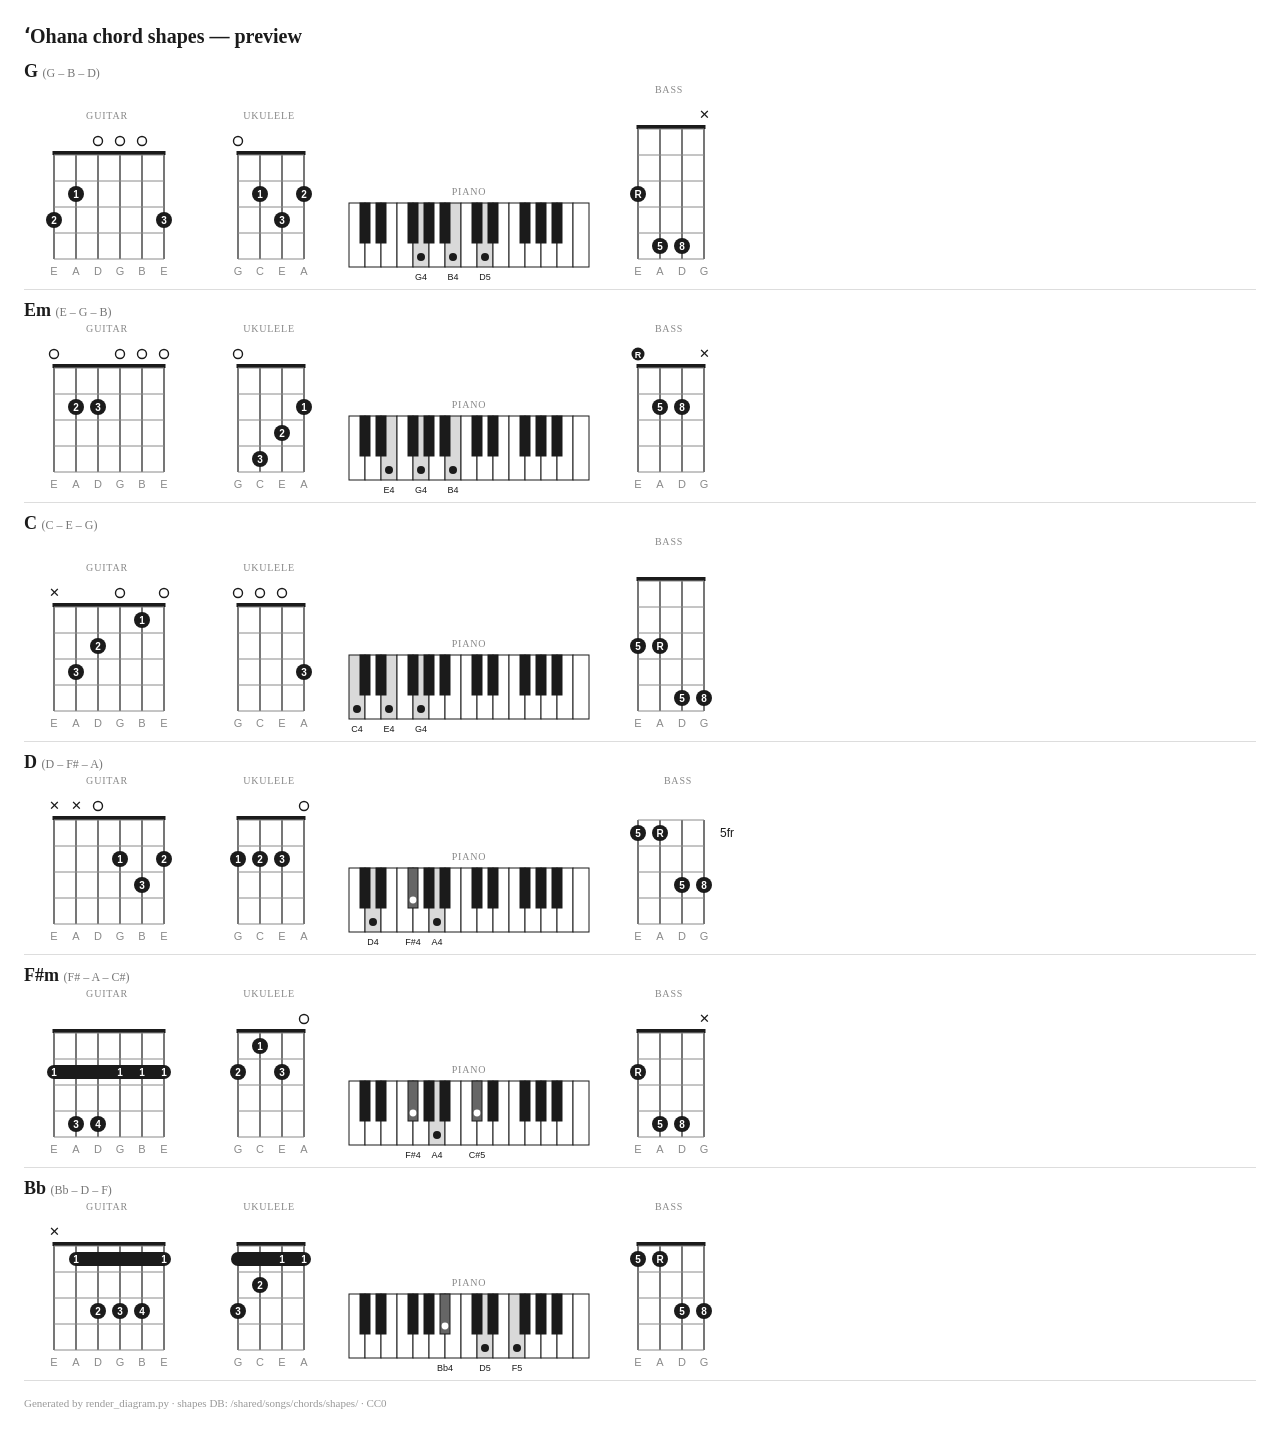
==== shapes/preview.html @ 533c7368 "Open Source Orchestrator v0 — chord charts & songbooks, made in the open - in-browser tool: paste/im" ====
<!doctype html>
<html><head><meta charset="utf-8"><title>Chord shapes preview — ʻohana shapes DB</title>
<style>
 body { font-family: Georgia, serif; margin: 24px; color: #1b1b1b; }
 h1 { font-size: 20px; } h2 { margin: 4px 0 2px; font-size: 18px; }
 h2 small { color: #777; font-weight: normal; font-size: 12px; }
 .chord { page-break-inside: avoid; margin-bottom: 10px; border-bottom: 1px solid #ddd; }
 .row { display: flex; gap: 18px; align-items: flex-end; flex-wrap: wrap; }
 figure.d { margin: 0; text-align: center; }
 figcaption { font-size: 10px; color: #888; text-transform: uppercase; letter-spacing: .08em; }
 footer { color: #999; font-size: 11px; margin-top: 16px; }
</style></head><body>
<h1>ʻOhana chord shapes — preview</h1>
<section class="chord"><h2>G <small>(G – B – D)</small></h2><div class="row"><figure class="d"><figcaption>guitar</figcaption><svg xmlns="http://www.w3.org/2000/svg" width="166" height="164" viewBox="0 0 166 164" font-family="Helvetica,Arial,sans-serif"><rect x="28.5" y="30" width="113" height="4" fill="#1b1b1b"/><line x1="30" y1="34" x2="30" y2="138" stroke="#1b1b1b" stroke-width="1.2"/><line x1="52" y1="34" x2="52" y2="138" stroke="#1b1b1b" stroke-width="1.2"/><line x1="74" y1="34" x2="74" y2="138" stroke="#1b1b1b" stroke-width="1.2"/><line x1="96" y1="34" x2="96" y2="138" stroke="#1b1b1b" stroke-width="1.2"/><line x1="118" y1="34" x2="118" y2="138" stroke="#1b1b1b" stroke-width="1.2"/><line x1="140" y1="34" x2="140" y2="138" stroke="#1b1b1b" stroke-width="1.2"/><line x1="30" y1="34" x2="140" y2="34" stroke="#8a8a8a" stroke-width="1"/><line x1="30" y1="60" x2="140" y2="60" stroke="#8a8a8a" stroke-width="1"/><line x1="30" y1="86" x2="140" y2="86" stroke="#8a8a8a" stroke-width="1"/><line x1="30" y1="112" x2="140" y2="112" stroke="#8a8a8a" stroke-width="1"/><line x1="30" y1="138" x2="140" y2="138" stroke="#8a8a8a" stroke-width="1"/><circle cx="30" cy="99.0" r="8" fill="#1b1b1b"/><text x="30" y="102.5" font-size="10" fill="#fff" text-anchor="middle" font-weight="bold">2</text><circle cx="52" cy="73.0" r="8" fill="#1b1b1b"/><text x="52" y="76.5" font-size="10" fill="#fff" text-anchor="middle" font-weight="bold">1</text><circle cx="74" cy="20" r="4.5" fill="none" stroke="#1b1b1b" stroke-width="1.4"/><circle cx="96" cy="20" r="4.5" fill="none" stroke="#1b1b1b" stroke-width="1.4"/><circle cx="118" cy="20" r="4.5" fill="none" stroke="#1b1b1b" stroke-width="1.4"/><circle cx="140" cy="99.0" r="8" fill="#1b1b1b"/><text x="140" y="102.5" font-size="10" fill="#fff" text-anchor="middle" font-weight="bold">3</text><text x="30" y="154" font-size="11" fill="#8a8a8a" text-anchor="middle">E</text><text x="52" y="154" font-size="11" fill="#8a8a8a" text-anchor="middle">A</text><text x="74" y="154" font-size="11" fill="#8a8a8a" text-anchor="middle">D</text><text x="96" y="154" font-size="11" fill="#8a8a8a" text-anchor="middle">G</text><text x="118" y="154" font-size="11" fill="#8a8a8a" text-anchor="middle">B</text><text x="140" y="154" font-size="11" fill="#8a8a8a" text-anchor="middle">E</text></svg></figure><figure class="d"><figcaption>ukulele</figcaption><svg xmlns="http://www.w3.org/2000/svg" width="122" height="164" viewBox="0 0 122 164" font-family="Helvetica,Arial,sans-serif"><rect x="28.5" y="30" width="69" height="4" fill="#1b1b1b"/><line x1="30" y1="34" x2="30" y2="138" stroke="#1b1b1b" stroke-width="1.2"/><line x1="52" y1="34" x2="52" y2="138" stroke="#1b1b1b" stroke-width="1.2"/><line x1="74" y1="34" x2="74" y2="138" stroke="#1b1b1b" stroke-width="1.2"/><line x1="96" y1="34" x2="96" y2="138" stroke="#1b1b1b" stroke-width="1.2"/><line x1="30" y1="34" x2="96" y2="34" stroke="#8a8a8a" stroke-width="1"/><line x1="30" y1="60" x2="96" y2="60" stroke="#8a8a8a" stroke-width="1"/><line x1="30" y1="86" x2="96" y2="86" stroke="#8a8a8a" stroke-width="1"/><line x1="30" y1="112" x2="96" y2="112" stroke="#8a8a8a" stroke-width="1"/><line x1="30" y1="138" x2="96" y2="138" stroke="#8a8a8a" stroke-width="1"/><circle cx="30" cy="20" r="4.5" fill="none" stroke="#1b1b1b" stroke-width="1.4"/><circle cx="52" cy="73.0" r="8" fill="#1b1b1b"/><text x="52" y="76.5" font-size="10" fill="#fff" text-anchor="middle" font-weight="bold">1</text><circle cx="74" cy="99.0" r="8" fill="#1b1b1b"/><text x="74" y="102.5" font-size="10" fill="#fff" text-anchor="middle" font-weight="bold">3</text><circle cx="96" cy="73.0" r="8" fill="#1b1b1b"/><text x="96" y="76.5" font-size="10" fill="#fff" text-anchor="middle" font-weight="bold">2</text><text x="30" y="154" font-size="11" fill="#8a8a8a" text-anchor="middle">G</text><text x="52" y="154" font-size="11" fill="#8a8a8a" text-anchor="middle">C</text><text x="74" y="154" font-size="11" fill="#8a8a8a" text-anchor="middle">E</text><text x="96" y="154" font-size="11" fill="#8a8a8a" text-anchor="middle">A</text></svg></figure><figure class="d"><figcaption>piano</figcaption><svg xmlns="http://www.w3.org/2000/svg" width="242" height="88" viewBox="0 0 242 88" font-family="Helvetica,Arial,sans-serif"><rect x="1" y="6" width="16" height="64" fill="#fff" stroke="#1b1b1b" stroke-width="1"/><rect x="17" y="6" width="16" height="64" fill="#fff" stroke="#1b1b1b" stroke-width="1"/><rect x="33" y="6" width="16" height="64" fill="#fff" stroke="#1b1b1b" stroke-width="1"/><rect x="49" y="6" width="16" height="64" fill="#fff" stroke="#1b1b1b" stroke-width="1"/><rect x="65" y="6" width="16" height="64" fill="#d9d9d9" stroke="#1b1b1b" stroke-width="1"/><circle cx="73.0" cy="60" r="4" fill="#1b1b1b"/><text x="73.0" y="83" font-size="9" fill="#1b1b1b" text-anchor="middle">G4</text><rect x="81" y="6" width="16" height="64" fill="#fff" stroke="#1b1b1b" stroke-width="1"/><rect x="97" y="6" width="16" height="64" fill="#d9d9d9" stroke="#1b1b1b" stroke-width="1"/><circle cx="105.0" cy="60" r="4" fill="#1b1b1b"/><text x="105.0" y="83" font-size="9" fill="#1b1b1b" text-anchor="middle">B4</text><rect x="113" y="6" width="16" height="64" fill="#fff" stroke="#1b1b1b" stroke-width="1"/><rect x="129" y="6" width="16" height="64" fill="#d9d9d9" stroke="#1b1b1b" stroke-width="1"/><circle cx="137.0" cy="60" r="4" fill="#1b1b1b"/><text x="137.0" y="83" font-size="9" fill="#1b1b1b" text-anchor="middle">D5</text><rect x="145" y="6" width="16" height="64" fill="#fff" stroke="#1b1b1b" stroke-width="1"/><rect x="161" y="6" width="16" height="64" fill="#fff" stroke="#1b1b1b" stroke-width="1"/><rect x="177" y="6" width="16" height="64" fill="#fff" stroke="#1b1b1b" stroke-width="1"/><rect x="193" y="6" width="16" height="64" fill="#fff" stroke="#1b1b1b" stroke-width="1"/><rect x="209" y="6" width="16" height="64" fill="#fff" stroke="#1b1b1b" stroke-width="1"/><rect x="225" y="6" width="16" height="64" fill="#fff" stroke="#1b1b1b" stroke-width="1"/><rect x="12.0" y="6" width="10" height="40" fill="#1b1b1b" stroke="#1b1b1b" stroke-width="1"/><rect x="28.0" y="6" width="10" height="40" fill="#1b1b1b" stroke="#1b1b1b" stroke-width="1"/><rect x="60.0" y="6" width="10" height="40" fill="#1b1b1b" stroke="#1b1b1b" stroke-width="1"/><rect x="76.0" y="6" width="10" height="40" fill="#1b1b1b" stroke="#1b1b1b" stroke-width="1"/><rect x="92.0" y="6" width="10" height="40" fill="#1b1b1b" stroke="#1b1b1b" stroke-width="1"/><rect x="124.0" y="6" width="10" height="40" fill="#1b1b1b" stroke="#1b1b1b" stroke-width="1"/><rect x="140.0" y="6" width="10" height="40" fill="#1b1b1b" stroke="#1b1b1b" stroke-width="1"/><rect x="172.0" y="6" width="10" height="40" fill="#1b1b1b" stroke="#1b1b1b" stroke-width="1"/><rect x="188.0" y="6" width="10" height="40" fill="#1b1b1b" stroke="#1b1b1b" stroke-width="1"/><rect x="204.0" y="6" width="10" height="40" fill="#1b1b1b" stroke="#1b1b1b" stroke-width="1"/></svg></figure><figure class="d"><figcaption>bass</figcaption><svg xmlns="http://www.w3.org/2000/svg" width="122" height="190" viewBox="0 0 122 190" font-family="Helvetica,Arial,sans-serif"><rect x="28.5" y="30" width="69" height="4" fill="#1b1b1b"/><line x1="30" y1="34" x2="30" y2="164" stroke="#1b1b1b" stroke-width="1.2"/><line x1="52" y1="34" x2="52" y2="164" stroke="#1b1b1b" stroke-width="1.2"/><line x1="74" y1="34" x2="74" y2="164" stroke="#1b1b1b" stroke-width="1.2"/><line x1="96" y1="34" x2="96" y2="164" stroke="#1b1b1b" stroke-width="1.2"/><line x1="30" y1="34" x2="96" y2="34" stroke="#8a8a8a" stroke-width="1"/><line x1="30" y1="60" x2="96" y2="60" stroke="#8a8a8a" stroke-width="1"/><line x1="30" y1="86" x2="96" y2="86" stroke="#8a8a8a" stroke-width="1"/><line x1="30" y1="112" x2="96" y2="112" stroke="#8a8a8a" stroke-width="1"/><line x1="30" y1="138" x2="96" y2="138" stroke="#8a8a8a" stroke-width="1"/><line x1="30" y1="164" x2="96" y2="164" stroke="#8a8a8a" stroke-width="1"/><circle cx="30" cy="99.0" r="8" fill="#1b1b1b"/><text x="30" y="102.5" font-size="10" fill="#fff" text-anchor="middle" font-weight="bold">R</text><circle cx="52" cy="151.0" r="8" fill="#1b1b1b"/><text x="52" y="154.5" font-size="10" fill="#fff" text-anchor="middle" font-weight="bold">5</text><circle cx="74" cy="151.0" r="8" fill="#1b1b1b"/><text x="74" y="154.5" font-size="10" fill="#fff" text-anchor="middle" font-weight="bold">8</text><text x="96" y="24" font-size="13" fill="#1b1b1b" text-anchor="middle">&#10005;</text><text x="30" y="180" font-size="11" fill="#8a8a8a" text-anchor="middle">E</text><text x="52" y="180" font-size="11" fill="#8a8a8a" text-anchor="middle">A</text><text x="74" y="180" font-size="11" fill="#8a8a8a" text-anchor="middle">D</text><text x="96" y="180" font-size="11" fill="#8a8a8a" text-anchor="middle">G</text></svg></figure></div></section>
<section class="chord"><h2>Em <small>(E – G – B)</small></h2><div class="row"><figure class="d"><figcaption>guitar</figcaption><svg xmlns="http://www.w3.org/2000/svg" width="166" height="164" viewBox="0 0 166 164" font-family="Helvetica,Arial,sans-serif"><rect x="28.5" y="30" width="113" height="4" fill="#1b1b1b"/><line x1="30" y1="34" x2="30" y2="138" stroke="#1b1b1b" stroke-width="1.2"/><line x1="52" y1="34" x2="52" y2="138" stroke="#1b1b1b" stroke-width="1.2"/><line x1="74" y1="34" x2="74" y2="138" stroke="#1b1b1b" stroke-width="1.2"/><line x1="96" y1="34" x2="96" y2="138" stroke="#1b1b1b" stroke-width="1.2"/><line x1="118" y1="34" x2="118" y2="138" stroke="#1b1b1b" stroke-width="1.2"/><line x1="140" y1="34" x2="140" y2="138" stroke="#1b1b1b" stroke-width="1.2"/><line x1="30" y1="34" x2="140" y2="34" stroke="#8a8a8a" stroke-width="1"/><line x1="30" y1="60" x2="140" y2="60" stroke="#8a8a8a" stroke-width="1"/><line x1="30" y1="86" x2="140" y2="86" stroke="#8a8a8a" stroke-width="1"/><line x1="30" y1="112" x2="140" y2="112" stroke="#8a8a8a" stroke-width="1"/><line x1="30" y1="138" x2="140" y2="138" stroke="#8a8a8a" stroke-width="1"/><circle cx="30" cy="20" r="4.5" fill="none" stroke="#1b1b1b" stroke-width="1.4"/><circle cx="52" cy="73.0" r="8" fill="#1b1b1b"/><text x="52" y="76.5" font-size="10" fill="#fff" text-anchor="middle" font-weight="bold">2</text><circle cx="74" cy="73.0" r="8" fill="#1b1b1b"/><text x="74" y="76.5" font-size="10" fill="#fff" text-anchor="middle" font-weight="bold">3</text><circle cx="96" cy="20" r="4.5" fill="none" stroke="#1b1b1b" stroke-width="1.4"/><circle cx="118" cy="20" r="4.5" fill="none" stroke="#1b1b1b" stroke-width="1.4"/><circle cx="140" cy="20" r="4.5" fill="none" stroke="#1b1b1b" stroke-width="1.4"/><text x="30" y="154" font-size="11" fill="#8a8a8a" text-anchor="middle">E</text><text x="52" y="154" font-size="11" fill="#8a8a8a" text-anchor="middle">A</text><text x="74" y="154" font-size="11" fill="#8a8a8a" text-anchor="middle">D</text><text x="96" y="154" font-size="11" fill="#8a8a8a" text-anchor="middle">G</text><text x="118" y="154" font-size="11" fill="#8a8a8a" text-anchor="middle">B</text><text x="140" y="154" font-size="11" fill="#8a8a8a" text-anchor="middle">E</text></svg></figure><figure class="d"><figcaption>ukulele</figcaption><svg xmlns="http://www.w3.org/2000/svg" width="122" height="164" viewBox="0 0 122 164" font-family="Helvetica,Arial,sans-serif"><rect x="28.5" y="30" width="69" height="4" fill="#1b1b1b"/><line x1="30" y1="34" x2="30" y2="138" stroke="#1b1b1b" stroke-width="1.2"/><line x1="52" y1="34" x2="52" y2="138" stroke="#1b1b1b" stroke-width="1.2"/><line x1="74" y1="34" x2="74" y2="138" stroke="#1b1b1b" stroke-width="1.2"/><line x1="96" y1="34" x2="96" y2="138" stroke="#1b1b1b" stroke-width="1.2"/><line x1="30" y1="34" x2="96" y2="34" stroke="#8a8a8a" stroke-width="1"/><line x1="30" y1="60" x2="96" y2="60" stroke="#8a8a8a" stroke-width="1"/><line x1="30" y1="86" x2="96" y2="86" stroke="#8a8a8a" stroke-width="1"/><line x1="30" y1="112" x2="96" y2="112" stroke="#8a8a8a" stroke-width="1"/><line x1="30" y1="138" x2="96" y2="138" stroke="#8a8a8a" stroke-width="1"/><circle cx="30" cy="20" r="4.5" fill="none" stroke="#1b1b1b" stroke-width="1.4"/><circle cx="52" cy="125.0" r="8" fill="#1b1b1b"/><text x="52" y="128.5" font-size="10" fill="#fff" text-anchor="middle" font-weight="bold">3</text><circle cx="74" cy="99.0" r="8" fill="#1b1b1b"/><text x="74" y="102.5" font-size="10" fill="#fff" text-anchor="middle" font-weight="bold">2</text><circle cx="96" cy="73.0" r="8" fill="#1b1b1b"/><text x="96" y="76.5" font-size="10" fill="#fff" text-anchor="middle" font-weight="bold">1</text><text x="30" y="154" font-size="11" fill="#8a8a8a" text-anchor="middle">G</text><text x="52" y="154" font-size="11" fill="#8a8a8a" text-anchor="middle">C</text><text x="74" y="154" font-size="11" fill="#8a8a8a" text-anchor="middle">E</text><text x="96" y="154" font-size="11" fill="#8a8a8a" text-anchor="middle">A</text></svg></figure><figure class="d"><figcaption>piano</figcaption><svg xmlns="http://www.w3.org/2000/svg" width="242" height="88" viewBox="0 0 242 88" font-family="Helvetica,Arial,sans-serif"><rect x="1" y="6" width="16" height="64" fill="#fff" stroke="#1b1b1b" stroke-width="1"/><rect x="17" y="6" width="16" height="64" fill="#fff" stroke="#1b1b1b" stroke-width="1"/><rect x="33" y="6" width="16" height="64" fill="#d9d9d9" stroke="#1b1b1b" stroke-width="1"/><circle cx="41.0" cy="60" r="4" fill="#1b1b1b"/><text x="41.0" y="83" font-size="9" fill="#1b1b1b" text-anchor="middle">E4</text><rect x="49" y="6" width="16" height="64" fill="#fff" stroke="#1b1b1b" stroke-width="1"/><rect x="65" y="6" width="16" height="64" fill="#d9d9d9" stroke="#1b1b1b" stroke-width="1"/><circle cx="73.0" cy="60" r="4" fill="#1b1b1b"/><text x="73.0" y="83" font-size="9" fill="#1b1b1b" text-anchor="middle">G4</text><rect x="81" y="6" width="16" height="64" fill="#fff" stroke="#1b1b1b" stroke-width="1"/><rect x="97" y="6" width="16" height="64" fill="#d9d9d9" stroke="#1b1b1b" stroke-width="1"/><circle cx="105.0" cy="60" r="4" fill="#1b1b1b"/><text x="105.0" y="83" font-size="9" fill="#1b1b1b" text-anchor="middle">B4</text><rect x="113" y="6" width="16" height="64" fill="#fff" stroke="#1b1b1b" stroke-width="1"/><rect x="129" y="6" width="16" height="64" fill="#fff" stroke="#1b1b1b" stroke-width="1"/><rect x="145" y="6" width="16" height="64" fill="#fff" stroke="#1b1b1b" stroke-width="1"/><rect x="161" y="6" width="16" height="64" fill="#fff" stroke="#1b1b1b" stroke-width="1"/><rect x="177" y="6" width="16" height="64" fill="#fff" stroke="#1b1b1b" stroke-width="1"/><rect x="193" y="6" width="16" height="64" fill="#fff" stroke="#1b1b1b" stroke-width="1"/><rect x="209" y="6" width="16" height="64" fill="#fff" stroke="#1b1b1b" stroke-width="1"/><rect x="225" y="6" width="16" height="64" fill="#fff" stroke="#1b1b1b" stroke-width="1"/><rect x="12.0" y="6" width="10" height="40" fill="#1b1b1b" stroke="#1b1b1b" stroke-width="1"/><rect x="28.0" y="6" width="10" height="40" fill="#1b1b1b" stroke="#1b1b1b" stroke-width="1"/><rect x="60.0" y="6" width="10" height="40" fill="#1b1b1b" stroke="#1b1b1b" stroke-width="1"/><rect x="76.0" y="6" width="10" height="40" fill="#1b1b1b" stroke="#1b1b1b" stroke-width="1"/><rect x="92.0" y="6" width="10" height="40" fill="#1b1b1b" stroke="#1b1b1b" stroke-width="1"/><rect x="124.0" y="6" width="10" height="40" fill="#1b1b1b" stroke="#1b1b1b" stroke-width="1"/><rect x="140.0" y="6" width="10" height="40" fill="#1b1b1b" stroke="#1b1b1b" stroke-width="1"/><rect x="172.0" y="6" width="10" height="40" fill="#1b1b1b" stroke="#1b1b1b" stroke-width="1"/><rect x="188.0" y="6" width="10" height="40" fill="#1b1b1b" stroke="#1b1b1b" stroke-width="1"/><rect x="204.0" y="6" width="10" height="40" fill="#1b1b1b" stroke="#1b1b1b" stroke-width="1"/></svg></figure><figure class="d"><figcaption>bass</figcaption><svg xmlns="http://www.w3.org/2000/svg" width="122" height="164" viewBox="0 0 122 164" font-family="Helvetica,Arial,sans-serif"><rect x="28.5" y="30" width="69" height="4" fill="#1b1b1b"/><line x1="30" y1="34" x2="30" y2="138" stroke="#1b1b1b" stroke-width="1.2"/><line x1="52" y1="34" x2="52" y2="138" stroke="#1b1b1b" stroke-width="1.2"/><line x1="74" y1="34" x2="74" y2="138" stroke="#1b1b1b" stroke-width="1.2"/><line x1="96" y1="34" x2="96" y2="138" stroke="#1b1b1b" stroke-width="1.2"/><line x1="30" y1="34" x2="96" y2="34" stroke="#8a8a8a" stroke-width="1"/><line x1="30" y1="60" x2="96" y2="60" stroke="#8a8a8a" stroke-width="1"/><line x1="30" y1="86" x2="96" y2="86" stroke="#8a8a8a" stroke-width="1"/><line x1="30" y1="112" x2="96" y2="112" stroke="#8a8a8a" stroke-width="1"/><line x1="30" y1="138" x2="96" y2="138" stroke="#8a8a8a" stroke-width="1"/><circle cx="30" cy="20" r="4.5" fill="none" stroke="#1b1b1b" stroke-width="1.4"/><circle cx="52" cy="73.0" r="8" fill="#1b1b1b"/><text x="52" y="76.5" font-size="10" fill="#fff" text-anchor="middle" font-weight="bold">5</text><circle cx="74" cy="73.0" r="8" fill="#1b1b1b"/><text x="74" y="76.5" font-size="10" fill="#fff" text-anchor="middle" font-weight="bold">8</text><text x="96" y="24" font-size="13" fill="#1b1b1b" text-anchor="middle">&#10005;</text><text x="30" y="154" font-size="11" fill="#8a8a8a" text-anchor="middle">E</text><text x="52" y="154" font-size="11" fill="#8a8a8a" text-anchor="middle">A</text><text x="74" y="154" font-size="11" fill="#8a8a8a" text-anchor="middle">D</text><text x="96" y="154" font-size="11" fill="#8a8a8a" text-anchor="middle">G</text><circle cx="30" cy="20" r="6.5" fill="#1b1b1b"/><text x="30" y="23.5" font-size="9" fill="#fff" text-anchor="middle" font-weight="bold">R</text></svg></figure></div></section>
<section class="chord"><h2>C <small>(C – E – G)</small></h2><div class="row"><figure class="d"><figcaption>guitar</figcaption><svg xmlns="http://www.w3.org/2000/svg" width="166" height="164" viewBox="0 0 166 164" font-family="Helvetica,Arial,sans-serif"><rect x="28.5" y="30" width="113" height="4" fill="#1b1b1b"/><line x1="30" y1="34" x2="30" y2="138" stroke="#1b1b1b" stroke-width="1.2"/><line x1="52" y1="34" x2="52" y2="138" stroke="#1b1b1b" stroke-width="1.2"/><line x1="74" y1="34" x2="74" y2="138" stroke="#1b1b1b" stroke-width="1.2"/><line x1="96" y1="34" x2="96" y2="138" stroke="#1b1b1b" stroke-width="1.2"/><line x1="118" y1="34" x2="118" y2="138" stroke="#1b1b1b" stroke-width="1.2"/><line x1="140" y1="34" x2="140" y2="138" stroke="#1b1b1b" stroke-width="1.2"/><line x1="30" y1="34" x2="140" y2="34" stroke="#8a8a8a" stroke-width="1"/><line x1="30" y1="60" x2="140" y2="60" stroke="#8a8a8a" stroke-width="1"/><line x1="30" y1="86" x2="140" y2="86" stroke="#8a8a8a" stroke-width="1"/><line x1="30" y1="112" x2="140" y2="112" stroke="#8a8a8a" stroke-width="1"/><line x1="30" y1="138" x2="140" y2="138" stroke="#8a8a8a" stroke-width="1"/><text x="30" y="24" font-size="13" fill="#1b1b1b" text-anchor="middle">&#10005;</text><circle cx="52" cy="99.0" r="8" fill="#1b1b1b"/><text x="52" y="102.5" font-size="10" fill="#fff" text-anchor="middle" font-weight="bold">3</text><circle cx="74" cy="73.0" r="8" fill="#1b1b1b"/><text x="74" y="76.5" font-size="10" fill="#fff" text-anchor="middle" font-weight="bold">2</text><circle cx="96" cy="20" r="4.5" fill="none" stroke="#1b1b1b" stroke-width="1.4"/><circle cx="118" cy="47.0" r="8" fill="#1b1b1b"/><text x="118" y="50.5" font-size="10" fill="#fff" text-anchor="middle" font-weight="bold">1</text><circle cx="140" cy="20" r="4.5" fill="none" stroke="#1b1b1b" stroke-width="1.4"/><text x="30" y="154" font-size="11" fill="#8a8a8a" text-anchor="middle">E</text><text x="52" y="154" font-size="11" fill="#8a8a8a" text-anchor="middle">A</text><text x="74" y="154" font-size="11" fill="#8a8a8a" text-anchor="middle">D</text><text x="96" y="154" font-size="11" fill="#8a8a8a" text-anchor="middle">G</text><text x="118" y="154" font-size="11" fill="#8a8a8a" text-anchor="middle">B</text><text x="140" y="154" font-size="11" fill="#8a8a8a" text-anchor="middle">E</text></svg></figure><figure class="d"><figcaption>ukulele</figcaption><svg xmlns="http://www.w3.org/2000/svg" width="122" height="164" viewBox="0 0 122 164" font-family="Helvetica,Arial,sans-serif"><rect x="28.5" y="30" width="69" height="4" fill="#1b1b1b"/><line x1="30" y1="34" x2="30" y2="138" stroke="#1b1b1b" stroke-width="1.2"/><line x1="52" y1="34" x2="52" y2="138" stroke="#1b1b1b" stroke-width="1.2"/><line x1="74" y1="34" x2="74" y2="138" stroke="#1b1b1b" stroke-width="1.2"/><line x1="96" y1="34" x2="96" y2="138" stroke="#1b1b1b" stroke-width="1.2"/><line x1="30" y1="34" x2="96" y2="34" stroke="#8a8a8a" stroke-width="1"/><line x1="30" y1="60" x2="96" y2="60" stroke="#8a8a8a" stroke-width="1"/><line x1="30" y1="86" x2="96" y2="86" stroke="#8a8a8a" stroke-width="1"/><line x1="30" y1="112" x2="96" y2="112" stroke="#8a8a8a" stroke-width="1"/><line x1="30" y1="138" x2="96" y2="138" stroke="#8a8a8a" stroke-width="1"/><circle cx="30" cy="20" r="4.5" fill="none" stroke="#1b1b1b" stroke-width="1.4"/><circle cx="52" cy="20" r="4.5" fill="none" stroke="#1b1b1b" stroke-width="1.4"/><circle cx="74" cy="20" r="4.5" fill="none" stroke="#1b1b1b" stroke-width="1.4"/><circle cx="96" cy="99.0" r="8" fill="#1b1b1b"/><text x="96" y="102.5" font-size="10" fill="#fff" text-anchor="middle" font-weight="bold">3</text><text x="30" y="154" font-size="11" fill="#8a8a8a" text-anchor="middle">G</text><text x="52" y="154" font-size="11" fill="#8a8a8a" text-anchor="middle">C</text><text x="74" y="154" font-size="11" fill="#8a8a8a" text-anchor="middle">E</text><text x="96" y="154" font-size="11" fill="#8a8a8a" text-anchor="middle">A</text></svg></figure><figure class="d"><figcaption>piano</figcaption><svg xmlns="http://www.w3.org/2000/svg" width="242" height="88" viewBox="0 0 242 88" font-family="Helvetica,Arial,sans-serif"><rect x="1" y="6" width="16" height="64" fill="#d9d9d9" stroke="#1b1b1b" stroke-width="1"/><circle cx="9.0" cy="60" r="4" fill="#1b1b1b"/><text x="9.0" y="83" font-size="9" fill="#1b1b1b" text-anchor="middle">C4</text><rect x="17" y="6" width="16" height="64" fill="#fff" stroke="#1b1b1b" stroke-width="1"/><rect x="33" y="6" width="16" height="64" fill="#d9d9d9" stroke="#1b1b1b" stroke-width="1"/><circle cx="41.0" cy="60" r="4" fill="#1b1b1b"/><text x="41.0" y="83" font-size="9" fill="#1b1b1b" text-anchor="middle">E4</text><rect x="49" y="6" width="16" height="64" fill="#fff" stroke="#1b1b1b" stroke-width="1"/><rect x="65" y="6" width="16" height="64" fill="#d9d9d9" stroke="#1b1b1b" stroke-width="1"/><circle cx="73.0" cy="60" r="4" fill="#1b1b1b"/><text x="73.0" y="83" font-size="9" fill="#1b1b1b" text-anchor="middle">G4</text><rect x="81" y="6" width="16" height="64" fill="#fff" stroke="#1b1b1b" stroke-width="1"/><rect x="97" y="6" width="16" height="64" fill="#fff" stroke="#1b1b1b" stroke-width="1"/><rect x="113" y="6" width="16" height="64" fill="#fff" stroke="#1b1b1b" stroke-width="1"/><rect x="129" y="6" width="16" height="64" fill="#fff" stroke="#1b1b1b" stroke-width="1"/><rect x="145" y="6" width="16" height="64" fill="#fff" stroke="#1b1b1b" stroke-width="1"/><rect x="161" y="6" width="16" height="64" fill="#fff" stroke="#1b1b1b" stroke-width="1"/><rect x="177" y="6" width="16" height="64" fill="#fff" stroke="#1b1b1b" stroke-width="1"/><rect x="193" y="6" width="16" height="64" fill="#fff" stroke="#1b1b1b" stroke-width="1"/><rect x="209" y="6" width="16" height="64" fill="#fff" stroke="#1b1b1b" stroke-width="1"/><rect x="225" y="6" width="16" height="64" fill="#fff" stroke="#1b1b1b" stroke-width="1"/><rect x="12.0" y="6" width="10" height="40" fill="#1b1b1b" stroke="#1b1b1b" stroke-width="1"/><rect x="28.0" y="6" width="10" height="40" fill="#1b1b1b" stroke="#1b1b1b" stroke-width="1"/><rect x="60.0" y="6" width="10" height="40" fill="#1b1b1b" stroke="#1b1b1b" stroke-width="1"/><rect x="76.0" y="6" width="10" height="40" fill="#1b1b1b" stroke="#1b1b1b" stroke-width="1"/><rect x="92.0" y="6" width="10" height="40" fill="#1b1b1b" stroke="#1b1b1b" stroke-width="1"/><rect x="124.0" y="6" width="10" height="40" fill="#1b1b1b" stroke="#1b1b1b" stroke-width="1"/><rect x="140.0" y="6" width="10" height="40" fill="#1b1b1b" stroke="#1b1b1b" stroke-width="1"/><rect x="172.0" y="6" width="10" height="40" fill="#1b1b1b" stroke="#1b1b1b" stroke-width="1"/><rect x="188.0" y="6" width="10" height="40" fill="#1b1b1b" stroke="#1b1b1b" stroke-width="1"/><rect x="204.0" y="6" width="10" height="40" fill="#1b1b1b" stroke="#1b1b1b" stroke-width="1"/></svg></figure><figure class="d"><figcaption>bass</figcaption><svg xmlns="http://www.w3.org/2000/svg" width="122" height="190" viewBox="0 0 122 190" font-family="Helvetica,Arial,sans-serif"><rect x="28.5" y="30" width="69" height="4" fill="#1b1b1b"/><line x1="30" y1="34" x2="30" y2="164" stroke="#1b1b1b" stroke-width="1.2"/><line x1="52" y1="34" x2="52" y2="164" stroke="#1b1b1b" stroke-width="1.2"/><line x1="74" y1="34" x2="74" y2="164" stroke="#1b1b1b" stroke-width="1.2"/><line x1="96" y1="34" x2="96" y2="164" stroke="#1b1b1b" stroke-width="1.2"/><line x1="30" y1="34" x2="96" y2="34" stroke="#8a8a8a" stroke-width="1"/><line x1="30" y1="60" x2="96" y2="60" stroke="#8a8a8a" stroke-width="1"/><line x1="30" y1="86" x2="96" y2="86" stroke="#8a8a8a" stroke-width="1"/><line x1="30" y1="112" x2="96" y2="112" stroke="#8a8a8a" stroke-width="1"/><line x1="30" y1="138" x2="96" y2="138" stroke="#8a8a8a" stroke-width="1"/><line x1="30" y1="164" x2="96" y2="164" stroke="#8a8a8a" stroke-width="1"/><circle cx="30" cy="99.0" r="8" fill="#1b1b1b"/><text x="30" y="102.5" font-size="10" fill="#fff" text-anchor="middle" font-weight="bold">5</text><circle cx="52" cy="99.0" r="8" fill="#1b1b1b"/><text x="52" y="102.5" font-size="10" fill="#fff" text-anchor="middle" font-weight="bold">R</text><circle cx="74" cy="151.0" r="8" fill="#1b1b1b"/><text x="74" y="154.5" font-size="10" fill="#fff" text-anchor="middle" font-weight="bold">5</text><circle cx="96" cy="151.0" r="8" fill="#1b1b1b"/><text x="96" y="154.5" font-size="10" fill="#fff" text-anchor="middle" font-weight="bold">8</text><text x="30" y="180" font-size="11" fill="#8a8a8a" text-anchor="middle">E</text><text x="52" y="180" font-size="11" fill="#8a8a8a" text-anchor="middle">A</text><text x="74" y="180" font-size="11" fill="#8a8a8a" text-anchor="middle">D</text><text x="96" y="180" font-size="11" fill="#8a8a8a" text-anchor="middle">G</text></svg></figure></div></section>
<section class="chord"><h2>D <small>(D – F# – A)</small></h2><div class="row"><figure class="d"><figcaption>guitar</figcaption><svg xmlns="http://www.w3.org/2000/svg" width="166" height="164" viewBox="0 0 166 164" font-family="Helvetica,Arial,sans-serif"><rect x="28.5" y="30" width="113" height="4" fill="#1b1b1b"/><line x1="30" y1="34" x2="30" y2="138" stroke="#1b1b1b" stroke-width="1.2"/><line x1="52" y1="34" x2="52" y2="138" stroke="#1b1b1b" stroke-width="1.2"/><line x1="74" y1="34" x2="74" y2="138" stroke="#1b1b1b" stroke-width="1.2"/><line x1="96" y1="34" x2="96" y2="138" stroke="#1b1b1b" stroke-width="1.2"/><line x1="118" y1="34" x2="118" y2="138" stroke="#1b1b1b" stroke-width="1.2"/><line x1="140" y1="34" x2="140" y2="138" stroke="#1b1b1b" stroke-width="1.2"/><line x1="30" y1="34" x2="140" y2="34" stroke="#8a8a8a" stroke-width="1"/><line x1="30" y1="60" x2="140" y2="60" stroke="#8a8a8a" stroke-width="1"/><line x1="30" y1="86" x2="140" y2="86" stroke="#8a8a8a" stroke-width="1"/><line x1="30" y1="112" x2="140" y2="112" stroke="#8a8a8a" stroke-width="1"/><line x1="30" y1="138" x2="140" y2="138" stroke="#8a8a8a" stroke-width="1"/><text x="30" y="24" font-size="13" fill="#1b1b1b" text-anchor="middle">&#10005;</text><text x="52" y="24" font-size="13" fill="#1b1b1b" text-anchor="middle">&#10005;</text><circle cx="74" cy="20" r="4.5" fill="none" stroke="#1b1b1b" stroke-width="1.4"/><circle cx="96" cy="73.0" r="8" fill="#1b1b1b"/><text x="96" y="76.5" font-size="10" fill="#fff" text-anchor="middle" font-weight="bold">1</text><circle cx="118" cy="99.0" r="8" fill="#1b1b1b"/><text x="118" y="102.5" font-size="10" fill="#fff" text-anchor="middle" font-weight="bold">3</text><circle cx="140" cy="73.0" r="8" fill="#1b1b1b"/><text x="140" y="76.5" font-size="10" fill="#fff" text-anchor="middle" font-weight="bold">2</text><text x="30" y="154" font-size="11" fill="#8a8a8a" text-anchor="middle">E</text><text x="52" y="154" font-size="11" fill="#8a8a8a" text-anchor="middle">A</text><text x="74" y="154" font-size="11" fill="#8a8a8a" text-anchor="middle">D</text><text x="96" y="154" font-size="11" fill="#8a8a8a" text-anchor="middle">G</text><text x="118" y="154" font-size="11" fill="#8a8a8a" text-anchor="middle">B</text><text x="140" y="154" font-size="11" fill="#8a8a8a" text-anchor="middle">E</text></svg></figure><figure class="d"><figcaption>ukulele</figcaption><svg xmlns="http://www.w3.org/2000/svg" width="122" height="164" viewBox="0 0 122 164" font-family="Helvetica,Arial,sans-serif"><rect x="28.5" y="30" width="69" height="4" fill="#1b1b1b"/><line x1="30" y1="34" x2="30" y2="138" stroke="#1b1b1b" stroke-width="1.2"/><line x1="52" y1="34" x2="52" y2="138" stroke="#1b1b1b" stroke-width="1.2"/><line x1="74" y1="34" x2="74" y2="138" stroke="#1b1b1b" stroke-width="1.2"/><line x1="96" y1="34" x2="96" y2="138" stroke="#1b1b1b" stroke-width="1.2"/><line x1="30" y1="34" x2="96" y2="34" stroke="#8a8a8a" stroke-width="1"/><line x1="30" y1="60" x2="96" y2="60" stroke="#8a8a8a" stroke-width="1"/><line x1="30" y1="86" x2="96" y2="86" stroke="#8a8a8a" stroke-width="1"/><line x1="30" y1="112" x2="96" y2="112" stroke="#8a8a8a" stroke-width="1"/><line x1="30" y1="138" x2="96" y2="138" stroke="#8a8a8a" stroke-width="1"/><circle cx="30" cy="73.0" r="8" fill="#1b1b1b"/><text x="30" y="76.5" font-size="10" fill="#fff" text-anchor="middle" font-weight="bold">1</text><circle cx="52" cy="73.0" r="8" fill="#1b1b1b"/><text x="52" y="76.5" font-size="10" fill="#fff" text-anchor="middle" font-weight="bold">2</text><circle cx="74" cy="73.0" r="8" fill="#1b1b1b"/><text x="74" y="76.5" font-size="10" fill="#fff" text-anchor="middle" font-weight="bold">3</text><circle cx="96" cy="20" r="4.5" fill="none" stroke="#1b1b1b" stroke-width="1.4"/><text x="30" y="154" font-size="11" fill="#8a8a8a" text-anchor="middle">G</text><text x="52" y="154" font-size="11" fill="#8a8a8a" text-anchor="middle">C</text><text x="74" y="154" font-size="11" fill="#8a8a8a" text-anchor="middle">E</text><text x="96" y="154" font-size="11" fill="#8a8a8a" text-anchor="middle">A</text></svg></figure><figure class="d"><figcaption>piano</figcaption><svg xmlns="http://www.w3.org/2000/svg" width="242" height="88" viewBox="0 0 242 88" font-family="Helvetica,Arial,sans-serif"><rect x="1" y="6" width="16" height="64" fill="#fff" stroke="#1b1b1b" stroke-width="1"/><rect x="17" y="6" width="16" height="64" fill="#d9d9d9" stroke="#1b1b1b" stroke-width="1"/><circle cx="25.0" cy="60" r="4" fill="#1b1b1b"/><text x="25.0" y="83" font-size="9" fill="#1b1b1b" text-anchor="middle">D4</text><rect x="33" y="6" width="16" height="64" fill="#fff" stroke="#1b1b1b" stroke-width="1"/><rect x="49" y="6" width="16" height="64" fill="#fff" stroke="#1b1b1b" stroke-width="1"/><rect x="65" y="6" width="16" height="64" fill="#fff" stroke="#1b1b1b" stroke-width="1"/><rect x="81" y="6" width="16" height="64" fill="#d9d9d9" stroke="#1b1b1b" stroke-width="1"/><circle cx="89.0" cy="60" r="4" fill="#1b1b1b"/><text x="89.0" y="83" font-size="9" fill="#1b1b1b" text-anchor="middle">A4</text><rect x="97" y="6" width="16" height="64" fill="#fff" stroke="#1b1b1b" stroke-width="1"/><rect x="113" y="6" width="16" height="64" fill="#fff" stroke="#1b1b1b" stroke-width="1"/><rect x="129" y="6" width="16" height="64" fill="#fff" stroke="#1b1b1b" stroke-width="1"/><rect x="145" y="6" width="16" height="64" fill="#fff" stroke="#1b1b1b" stroke-width="1"/><rect x="161" y="6" width="16" height="64" fill="#fff" stroke="#1b1b1b" stroke-width="1"/><rect x="177" y="6" width="16" height="64" fill="#fff" stroke="#1b1b1b" stroke-width="1"/><rect x="193" y="6" width="16" height="64" fill="#fff" stroke="#1b1b1b" stroke-width="1"/><rect x="209" y="6" width="16" height="64" fill="#fff" stroke="#1b1b1b" stroke-width="1"/><rect x="225" y="6" width="16" height="64" fill="#fff" stroke="#1b1b1b" stroke-width="1"/><rect x="12.0" y="6" width="10" height="40" fill="#1b1b1b" stroke="#1b1b1b" stroke-width="1"/><rect x="28.0" y="6" width="10" height="40" fill="#1b1b1b" stroke="#1b1b1b" stroke-width="1"/><rect x="60.0" y="6" width="10" height="40" fill="#666" stroke="#1b1b1b" stroke-width="1"/><circle cx="65" cy="38" r="3.4" fill="#fff"/><text x="65" y="83" font-size="9" fill="#1b1b1b" text-anchor="middle">F#4</text><rect x="76.0" y="6" width="10" height="40" fill="#1b1b1b" stroke="#1b1b1b" stroke-width="1"/><rect x="92.0" y="6" width="10" height="40" fill="#1b1b1b" stroke="#1b1b1b" stroke-width="1"/><rect x="124.0" y="6" width="10" height="40" fill="#1b1b1b" stroke="#1b1b1b" stroke-width="1"/><rect x="140.0" y="6" width="10" height="40" fill="#1b1b1b" stroke="#1b1b1b" stroke-width="1"/><rect x="172.0" y="6" width="10" height="40" fill="#1b1b1b" stroke="#1b1b1b" stroke-width="1"/><rect x="188.0" y="6" width="10" height="40" fill="#1b1b1b" stroke="#1b1b1b" stroke-width="1"/><rect x="204.0" y="6" width="10" height="40" fill="#1b1b1b" stroke="#1b1b1b" stroke-width="1"/></svg></figure><figure class="d"><figcaption>bass</figcaption><svg xmlns="http://www.w3.org/2000/svg" width="140" height="164" viewBox="0 0 140 164" font-family="Helvetica,Arial,sans-serif"><text x="112" y="51.0" font-size="12" fill="#1b1b1b" text-anchor="start">5fr</text><line x1="30" y1="34" x2="30" y2="138" stroke="#1b1b1b" stroke-width="1.2"/><line x1="52" y1="34" x2="52" y2="138" stroke="#1b1b1b" stroke-width="1.2"/><line x1="74" y1="34" x2="74" y2="138" stroke="#1b1b1b" stroke-width="1.2"/><line x1="96" y1="34" x2="96" y2="138" stroke="#1b1b1b" stroke-width="1.2"/><line x1="30" y1="34" x2="96" y2="34" stroke="#8a8a8a" stroke-width="1"/><line x1="30" y1="60" x2="96" y2="60" stroke="#8a8a8a" stroke-width="1"/><line x1="30" y1="86" x2="96" y2="86" stroke="#8a8a8a" stroke-width="1"/><line x1="30" y1="112" x2="96" y2="112" stroke="#8a8a8a" stroke-width="1"/><line x1="30" y1="138" x2="96" y2="138" stroke="#8a8a8a" stroke-width="1"/><circle cx="30" cy="47.0" r="8" fill="#1b1b1b"/><text x="30" y="50.5" font-size="10" fill="#fff" text-anchor="middle" font-weight="bold">5</text><circle cx="52" cy="47.0" r="8" fill="#1b1b1b"/><text x="52" y="50.5" font-size="10" fill="#fff" text-anchor="middle" font-weight="bold">R</text><circle cx="74" cy="99.0" r="8" fill="#1b1b1b"/><text x="74" y="102.5" font-size="10" fill="#fff" text-anchor="middle" font-weight="bold">5</text><circle cx="96" cy="99.0" r="8" fill="#1b1b1b"/><text x="96" y="102.5" font-size="10" fill="#fff" text-anchor="middle" font-weight="bold">8</text><text x="30" y="154" font-size="11" fill="#8a8a8a" text-anchor="middle">E</text><text x="52" y="154" font-size="11" fill="#8a8a8a" text-anchor="middle">A</text><text x="74" y="154" font-size="11" fill="#8a8a8a" text-anchor="middle">D</text><text x="96" y="154" font-size="11" fill="#8a8a8a" text-anchor="middle">G</text></svg></figure></div></section>
<section class="chord"><h2>F#m <small>(F# – A – C#)</small></h2><div class="row"><figure class="d"><figcaption>guitar</figcaption><svg xmlns="http://www.w3.org/2000/svg" width="166" height="164" viewBox="0 0 166 164" font-family="Helvetica,Arial,sans-serif"><rect x="28.5" y="30" width="113" height="4" fill="#1b1b1b"/><line x1="30" y1="34" x2="30" y2="138" stroke="#1b1b1b" stroke-width="1.2"/><line x1="52" y1="34" x2="52" y2="138" stroke="#1b1b1b" stroke-width="1.2"/><line x1="74" y1="34" x2="74" y2="138" stroke="#1b1b1b" stroke-width="1.2"/><line x1="96" y1="34" x2="96" y2="138" stroke="#1b1b1b" stroke-width="1.2"/><line x1="118" y1="34" x2="118" y2="138" stroke="#1b1b1b" stroke-width="1.2"/><line x1="140" y1="34" x2="140" y2="138" stroke="#1b1b1b" stroke-width="1.2"/><line x1="30" y1="34" x2="140" y2="34" stroke="#8a8a8a" stroke-width="1"/><line x1="30" y1="60" x2="140" y2="60" stroke="#8a8a8a" stroke-width="1"/><line x1="30" y1="86" x2="140" y2="86" stroke="#8a8a8a" stroke-width="1"/><line x1="30" y1="112" x2="140" y2="112" stroke="#8a8a8a" stroke-width="1"/><line x1="30" y1="138" x2="140" y2="138" stroke="#8a8a8a" stroke-width="1"/><rect x="23" y="66.0" width="124" height="14" rx="7" fill="#1b1b1b"/><text x="30" y="76.5" font-size="10" fill="#fff" text-anchor="middle" font-weight="bold">1</text><circle cx="52" cy="125.0" r="8" fill="#1b1b1b"/><text x="52" y="128.5" font-size="10" fill="#fff" text-anchor="middle" font-weight="bold">3</text><circle cx="74" cy="125.0" r="8" fill="#1b1b1b"/><text x="74" y="128.5" font-size="10" fill="#fff" text-anchor="middle" font-weight="bold">4</text><text x="96" y="76.5" font-size="10" fill="#fff" text-anchor="middle" font-weight="bold">1</text><text x="118" y="76.5" font-size="10" fill="#fff" text-anchor="middle" font-weight="bold">1</text><text x="140" y="76.5" font-size="10" fill="#fff" text-anchor="middle" font-weight="bold">1</text><text x="30" y="154" font-size="11" fill="#8a8a8a" text-anchor="middle">E</text><text x="52" y="154" font-size="11" fill="#8a8a8a" text-anchor="middle">A</text><text x="74" y="154" font-size="11" fill="#8a8a8a" text-anchor="middle">D</text><text x="96" y="154" font-size="11" fill="#8a8a8a" text-anchor="middle">G</text><text x="118" y="154" font-size="11" fill="#8a8a8a" text-anchor="middle">B</text><text x="140" y="154" font-size="11" fill="#8a8a8a" text-anchor="middle">E</text></svg></figure><figure class="d"><figcaption>ukulele</figcaption><svg xmlns="http://www.w3.org/2000/svg" width="122" height="164" viewBox="0 0 122 164" font-family="Helvetica,Arial,sans-serif"><rect x="28.5" y="30" width="69" height="4" fill="#1b1b1b"/><line x1="30" y1="34" x2="30" y2="138" stroke="#1b1b1b" stroke-width="1.2"/><line x1="52" y1="34" x2="52" y2="138" stroke="#1b1b1b" stroke-width="1.2"/><line x1="74" y1="34" x2="74" y2="138" stroke="#1b1b1b" stroke-width="1.2"/><line x1="96" y1="34" x2="96" y2="138" stroke="#1b1b1b" stroke-width="1.2"/><line x1="30" y1="34" x2="96" y2="34" stroke="#8a8a8a" stroke-width="1"/><line x1="30" y1="60" x2="96" y2="60" stroke="#8a8a8a" stroke-width="1"/><line x1="30" y1="86" x2="96" y2="86" stroke="#8a8a8a" stroke-width="1"/><line x1="30" y1="112" x2="96" y2="112" stroke="#8a8a8a" stroke-width="1"/><line x1="30" y1="138" x2="96" y2="138" stroke="#8a8a8a" stroke-width="1"/><circle cx="30" cy="73.0" r="8" fill="#1b1b1b"/><text x="30" y="76.5" font-size="10" fill="#fff" text-anchor="middle" font-weight="bold">2</text><circle cx="52" cy="47.0" r="8" fill="#1b1b1b"/><text x="52" y="50.5" font-size="10" fill="#fff" text-anchor="middle" font-weight="bold">1</text><circle cx="74" cy="73.0" r="8" fill="#1b1b1b"/><text x="74" y="76.5" font-size="10" fill="#fff" text-anchor="middle" font-weight="bold">3</text><circle cx="96" cy="20" r="4.5" fill="none" stroke="#1b1b1b" stroke-width="1.4"/><text x="30" y="154" font-size="11" fill="#8a8a8a" text-anchor="middle">G</text><text x="52" y="154" font-size="11" fill="#8a8a8a" text-anchor="middle">C</text><text x="74" y="154" font-size="11" fill="#8a8a8a" text-anchor="middle">E</text><text x="96" y="154" font-size="11" fill="#8a8a8a" text-anchor="middle">A</text></svg></figure><figure class="d"><figcaption>piano</figcaption><svg xmlns="http://www.w3.org/2000/svg" width="242" height="88" viewBox="0 0 242 88" font-family="Helvetica,Arial,sans-serif"><rect x="1" y="6" width="16" height="64" fill="#fff" stroke="#1b1b1b" stroke-width="1"/><rect x="17" y="6" width="16" height="64" fill="#fff" stroke="#1b1b1b" stroke-width="1"/><rect x="33" y="6" width="16" height="64" fill="#fff" stroke="#1b1b1b" stroke-width="1"/><rect x="49" y="6" width="16" height="64" fill="#fff" stroke="#1b1b1b" stroke-width="1"/><rect x="65" y="6" width="16" height="64" fill="#fff" stroke="#1b1b1b" stroke-width="1"/><rect x="81" y="6" width="16" height="64" fill="#d9d9d9" stroke="#1b1b1b" stroke-width="1"/><circle cx="89.0" cy="60" r="4" fill="#1b1b1b"/><text x="89.0" y="83" font-size="9" fill="#1b1b1b" text-anchor="middle">A4</text><rect x="97" y="6" width="16" height="64" fill="#fff" stroke="#1b1b1b" stroke-width="1"/><rect x="113" y="6" width="16" height="64" fill="#fff" stroke="#1b1b1b" stroke-width="1"/><rect x="129" y="6" width="16" height="64" fill="#fff" stroke="#1b1b1b" stroke-width="1"/><rect x="145" y="6" width="16" height="64" fill="#fff" stroke="#1b1b1b" stroke-width="1"/><rect x="161" y="6" width="16" height="64" fill="#fff" stroke="#1b1b1b" stroke-width="1"/><rect x="177" y="6" width="16" height="64" fill="#fff" stroke="#1b1b1b" stroke-width="1"/><rect x="193" y="6" width="16" height="64" fill="#fff" stroke="#1b1b1b" stroke-width="1"/><rect x="209" y="6" width="16" height="64" fill="#fff" stroke="#1b1b1b" stroke-width="1"/><rect x="225" y="6" width="16" height="64" fill="#fff" stroke="#1b1b1b" stroke-width="1"/><rect x="12.0" y="6" width="10" height="40" fill="#1b1b1b" stroke="#1b1b1b" stroke-width="1"/><rect x="28.0" y="6" width="10" height="40" fill="#1b1b1b" stroke="#1b1b1b" stroke-width="1"/><rect x="60.0" y="6" width="10" height="40" fill="#666" stroke="#1b1b1b" stroke-width="1"/><circle cx="65" cy="38" r="3.4" fill="#fff"/><text x="65" y="83" font-size="9" fill="#1b1b1b" text-anchor="middle">F#4</text><rect x="76.0" y="6" width="10" height="40" fill="#1b1b1b" stroke="#1b1b1b" stroke-width="1"/><rect x="92.0" y="6" width="10" height="40" fill="#1b1b1b" stroke="#1b1b1b" stroke-width="1"/><rect x="124.0" y="6" width="10" height="40" fill="#666" stroke="#1b1b1b" stroke-width="1"/><circle cx="129" cy="38" r="3.4" fill="#fff"/><text x="129" y="83" font-size="9" fill="#1b1b1b" text-anchor="middle">C#5</text><rect x="140.0" y="6" width="10" height="40" fill="#1b1b1b" stroke="#1b1b1b" stroke-width="1"/><rect x="172.0" y="6" width="10" height="40" fill="#1b1b1b" stroke="#1b1b1b" stroke-width="1"/><rect x="188.0" y="6" width="10" height="40" fill="#1b1b1b" stroke="#1b1b1b" stroke-width="1"/><rect x="204.0" y="6" width="10" height="40" fill="#1b1b1b" stroke="#1b1b1b" stroke-width="1"/></svg></figure><figure class="d"><figcaption>bass</figcaption><svg xmlns="http://www.w3.org/2000/svg" width="122" height="164" viewBox="0 0 122 164" font-family="Helvetica,Arial,sans-serif"><rect x="28.5" y="30" width="69" height="4" fill="#1b1b1b"/><line x1="30" y1="34" x2="30" y2="138" stroke="#1b1b1b" stroke-width="1.2"/><line x1="52" y1="34" x2="52" y2="138" stroke="#1b1b1b" stroke-width="1.2"/><line x1="74" y1="34" x2="74" y2="138" stroke="#1b1b1b" stroke-width="1.2"/><line x1="96" y1="34" x2="96" y2="138" stroke="#1b1b1b" stroke-width="1.2"/><line x1="30" y1="34" x2="96" y2="34" stroke="#8a8a8a" stroke-width="1"/><line x1="30" y1="60" x2="96" y2="60" stroke="#8a8a8a" stroke-width="1"/><line x1="30" y1="86" x2="96" y2="86" stroke="#8a8a8a" stroke-width="1"/><line x1="30" y1="112" x2="96" y2="112" stroke="#8a8a8a" stroke-width="1"/><line x1="30" y1="138" x2="96" y2="138" stroke="#8a8a8a" stroke-width="1"/><circle cx="30" cy="73.0" r="8" fill="#1b1b1b"/><text x="30" y="76.5" font-size="10" fill="#fff" text-anchor="middle" font-weight="bold">R</text><circle cx="52" cy="125.0" r="8" fill="#1b1b1b"/><text x="52" y="128.5" font-size="10" fill="#fff" text-anchor="middle" font-weight="bold">5</text><circle cx="74" cy="125.0" r="8" fill="#1b1b1b"/><text x="74" y="128.5" font-size="10" fill="#fff" text-anchor="middle" font-weight="bold">8</text><text x="96" y="24" font-size="13" fill="#1b1b1b" text-anchor="middle">&#10005;</text><text x="30" y="154" font-size="11" fill="#8a8a8a" text-anchor="middle">E</text><text x="52" y="154" font-size="11" fill="#8a8a8a" text-anchor="middle">A</text><text x="74" y="154" font-size="11" fill="#8a8a8a" text-anchor="middle">D</text><text x="96" y="154" font-size="11" fill="#8a8a8a" text-anchor="middle">G</text></svg></figure></div></section>
<section class="chord"><h2>Bb <small>(Bb – D – F)</small></h2><div class="row"><figure class="d"><figcaption>guitar</figcaption><svg xmlns="http://www.w3.org/2000/svg" width="166" height="164" viewBox="0 0 166 164" font-family="Helvetica,Arial,sans-serif"><rect x="28.5" y="30" width="113" height="4" fill="#1b1b1b"/><line x1="30" y1="34" x2="30" y2="138" stroke="#1b1b1b" stroke-width="1.2"/><line x1="52" y1="34" x2="52" y2="138" stroke="#1b1b1b" stroke-width="1.2"/><line x1="74" y1="34" x2="74" y2="138" stroke="#1b1b1b" stroke-width="1.2"/><line x1="96" y1="34" x2="96" y2="138" stroke="#1b1b1b" stroke-width="1.2"/><line x1="118" y1="34" x2="118" y2="138" stroke="#1b1b1b" stroke-width="1.2"/><line x1="140" y1="34" x2="140" y2="138" stroke="#1b1b1b" stroke-width="1.2"/><line x1="30" y1="34" x2="140" y2="34" stroke="#8a8a8a" stroke-width="1"/><line x1="30" y1="60" x2="140" y2="60" stroke="#8a8a8a" stroke-width="1"/><line x1="30" y1="86" x2="140" y2="86" stroke="#8a8a8a" stroke-width="1"/><line x1="30" y1="112" x2="140" y2="112" stroke="#8a8a8a" stroke-width="1"/><line x1="30" y1="138" x2="140" y2="138" stroke="#8a8a8a" stroke-width="1"/><rect x="45" y="40.0" width="102" height="14" rx="7" fill="#1b1b1b"/><text x="30" y="24" font-size="13" fill="#1b1b1b" text-anchor="middle">&#10005;</text><text x="52" y="50.5" font-size="10" fill="#fff" text-anchor="middle" font-weight="bold">1</text><circle cx="74" cy="99.0" r="8" fill="#1b1b1b"/><text x="74" y="102.5" font-size="10" fill="#fff" text-anchor="middle" font-weight="bold">2</text><circle cx="96" cy="99.0" r="8" fill="#1b1b1b"/><text x="96" y="102.5" font-size="10" fill="#fff" text-anchor="middle" font-weight="bold">3</text><circle cx="118" cy="99.0" r="8" fill="#1b1b1b"/><text x="118" y="102.5" font-size="10" fill="#fff" text-anchor="middle" font-weight="bold">4</text><text x="140" y="50.5" font-size="10" fill="#fff" text-anchor="middle" font-weight="bold">1</text><text x="30" y="154" font-size="11" fill="#8a8a8a" text-anchor="middle">E</text><text x="52" y="154" font-size="11" fill="#8a8a8a" text-anchor="middle">A</text><text x="74" y="154" font-size="11" fill="#8a8a8a" text-anchor="middle">D</text><text x="96" y="154" font-size="11" fill="#8a8a8a" text-anchor="middle">G</text><text x="118" y="154" font-size="11" fill="#8a8a8a" text-anchor="middle">B</text><text x="140" y="154" font-size="11" fill="#8a8a8a" text-anchor="middle">E</text></svg></figure><figure class="d"><figcaption>ukulele</figcaption><svg xmlns="http://www.w3.org/2000/svg" width="122" height="164" viewBox="0 0 122 164" font-family="Helvetica,Arial,sans-serif"><rect x="28.5" y="30" width="69" height="4" fill="#1b1b1b"/><line x1="30" y1="34" x2="30" y2="138" stroke="#1b1b1b" stroke-width="1.2"/><line x1="52" y1="34" x2="52" y2="138" stroke="#1b1b1b" stroke-width="1.2"/><line x1="74" y1="34" x2="74" y2="138" stroke="#1b1b1b" stroke-width="1.2"/><line x1="96" y1="34" x2="96" y2="138" stroke="#1b1b1b" stroke-width="1.2"/><line x1="30" y1="34" x2="96" y2="34" stroke="#8a8a8a" stroke-width="1"/><line x1="30" y1="60" x2="96" y2="60" stroke="#8a8a8a" stroke-width="1"/><line x1="30" y1="86" x2="96" y2="86" stroke="#8a8a8a" stroke-width="1"/><line x1="30" y1="112" x2="96" y2="112" stroke="#8a8a8a" stroke-width="1"/><line x1="30" y1="138" x2="96" y2="138" stroke="#8a8a8a" stroke-width="1"/><rect x="23" y="40.0" width="80" height="14" rx="7" fill="#1b1b1b"/><circle cx="30" cy="99.0" r="8" fill="#1b1b1b"/><text x="30" y="102.5" font-size="10" fill="#fff" text-anchor="middle" font-weight="bold">3</text><circle cx="52" cy="73.0" r="8" fill="#1b1b1b"/><text x="52" y="76.5" font-size="10" fill="#fff" text-anchor="middle" font-weight="bold">2</text><text x="74" y="50.5" font-size="10" fill="#fff" text-anchor="middle" font-weight="bold">1</text><text x="96" y="50.5" font-size="10" fill="#fff" text-anchor="middle" font-weight="bold">1</text><text x="30" y="154" font-size="11" fill="#8a8a8a" text-anchor="middle">G</text><text x="52" y="154" font-size="11" fill="#8a8a8a" text-anchor="middle">C</text><text x="74" y="154" font-size="11" fill="#8a8a8a" text-anchor="middle">E</text><text x="96" y="154" font-size="11" fill="#8a8a8a" text-anchor="middle">A</text></svg></figure><figure class="d"><figcaption>piano</figcaption><svg xmlns="http://www.w3.org/2000/svg" width="242" height="88" viewBox="0 0 242 88" font-family="Helvetica,Arial,sans-serif"><rect x="1" y="6" width="16" height="64" fill="#fff" stroke="#1b1b1b" stroke-width="1"/><rect x="17" y="6" width="16" height="64" fill="#fff" stroke="#1b1b1b" stroke-width="1"/><rect x="33" y="6" width="16" height="64" fill="#fff" stroke="#1b1b1b" stroke-width="1"/><rect x="49" y="6" width="16" height="64" fill="#fff" stroke="#1b1b1b" stroke-width="1"/><rect x="65" y="6" width="16" height="64" fill="#fff" stroke="#1b1b1b" stroke-width="1"/><rect x="81" y="6" width="16" height="64" fill="#fff" stroke="#1b1b1b" stroke-width="1"/><rect x="97" y="6" width="16" height="64" fill="#fff" stroke="#1b1b1b" stroke-width="1"/><rect x="113" y="6" width="16" height="64" fill="#fff" stroke="#1b1b1b" stroke-width="1"/><rect x="129" y="6" width="16" height="64" fill="#d9d9d9" stroke="#1b1b1b" stroke-width="1"/><circle cx="137.0" cy="60" r="4" fill="#1b1b1b"/><text x="137.0" y="83" font-size="9" fill="#1b1b1b" text-anchor="middle">D5</text><rect x="145" y="6" width="16" height="64" fill="#fff" stroke="#1b1b1b" stroke-width="1"/><rect x="161" y="6" width="16" height="64" fill="#d9d9d9" stroke="#1b1b1b" stroke-width="1"/><circle cx="169.0" cy="60" r="4" fill="#1b1b1b"/><text x="169.0" y="83" font-size="9" fill="#1b1b1b" text-anchor="middle">F5</text><rect x="177" y="6" width="16" height="64" fill="#fff" stroke="#1b1b1b" stroke-width="1"/><rect x="193" y="6" width="16" height="64" fill="#fff" stroke="#1b1b1b" stroke-width="1"/><rect x="209" y="6" width="16" height="64" fill="#fff" stroke="#1b1b1b" stroke-width="1"/><rect x="225" y="6" width="16" height="64" fill="#fff" stroke="#1b1b1b" stroke-width="1"/><rect x="12.0" y="6" width="10" height="40" fill="#1b1b1b" stroke="#1b1b1b" stroke-width="1"/><rect x="28.0" y="6" width="10" height="40" fill="#1b1b1b" stroke="#1b1b1b" stroke-width="1"/><rect x="60.0" y="6" width="10" height="40" fill="#1b1b1b" stroke="#1b1b1b" stroke-width="1"/><rect x="76.0" y="6" width="10" height="40" fill="#1b1b1b" stroke="#1b1b1b" stroke-width="1"/><rect x="92.0" y="6" width="10" height="40" fill="#666" stroke="#1b1b1b" stroke-width="1"/><circle cx="97" cy="38" r="3.4" fill="#fff"/><text x="97" y="83" font-size="9" fill="#1b1b1b" text-anchor="middle">Bb4</text><rect x="124.0" y="6" width="10" height="40" fill="#1b1b1b" stroke="#1b1b1b" stroke-width="1"/><rect x="140.0" y="6" width="10" height="40" fill="#1b1b1b" stroke="#1b1b1b" stroke-width="1"/><rect x="172.0" y="6" width="10" height="40" fill="#1b1b1b" stroke="#1b1b1b" stroke-width="1"/><rect x="188.0" y="6" width="10" height="40" fill="#1b1b1b" stroke="#1b1b1b" stroke-width="1"/><rect x="204.0" y="6" width="10" height="40" fill="#1b1b1b" stroke="#1b1b1b" stroke-width="1"/></svg></figure><figure class="d"><figcaption>bass</figcaption><svg xmlns="http://www.w3.org/2000/svg" width="122" height="164" viewBox="0 0 122 164" font-family="Helvetica,Arial,sans-serif"><rect x="28.5" y="30" width="69" height="4" fill="#1b1b1b"/><line x1="30" y1="34" x2="30" y2="138" stroke="#1b1b1b" stroke-width="1.2"/><line x1="52" y1="34" x2="52" y2="138" stroke="#1b1b1b" stroke-width="1.2"/><line x1="74" y1="34" x2="74" y2="138" stroke="#1b1b1b" stroke-width="1.2"/><line x1="96" y1="34" x2="96" y2="138" stroke="#1b1b1b" stroke-width="1.2"/><line x1="30" y1="34" x2="96" y2="34" stroke="#8a8a8a" stroke-width="1"/><line x1="30" y1="60" x2="96" y2="60" stroke="#8a8a8a" stroke-width="1"/><line x1="30" y1="86" x2="96" y2="86" stroke="#8a8a8a" stroke-width="1"/><line x1="30" y1="112" x2="96" y2="112" stroke="#8a8a8a" stroke-width="1"/><line x1="30" y1="138" x2="96" y2="138" stroke="#8a8a8a" stroke-width="1"/><circle cx="30" cy="47.0" r="8" fill="#1b1b1b"/><text x="30" y="50.5" font-size="10" fill="#fff" text-anchor="middle" font-weight="bold">5</text><circle cx="52" cy="47.0" r="8" fill="#1b1b1b"/><text x="52" y="50.5" font-size="10" fill="#fff" text-anchor="middle" font-weight="bold">R</text><circle cx="74" cy="99.0" r="8" fill="#1b1b1b"/><text x="74" y="102.5" font-size="10" fill="#fff" text-anchor="middle" font-weight="bold">5</text><circle cx="96" cy="99.0" r="8" fill="#1b1b1b"/><text x="96" y="102.5" font-size="10" fill="#fff" text-anchor="middle" font-weight="bold">8</text><text x="30" y="154" font-size="11" fill="#8a8a8a" text-anchor="middle">E</text><text x="52" y="154" font-size="11" fill="#8a8a8a" text-anchor="middle">A</text><text x="74" y="154" font-size="11" fill="#8a8a8a" text-anchor="middle">D</text><text x="96" y="154" font-size="11" fill="#8a8a8a" text-anchor="middle">G</text></svg></figure></div></section>
<footer>Generated by render_diagram.py · shapes DB: /shared/songs/chords/shapes/ · CC0</footer>
</body></html>
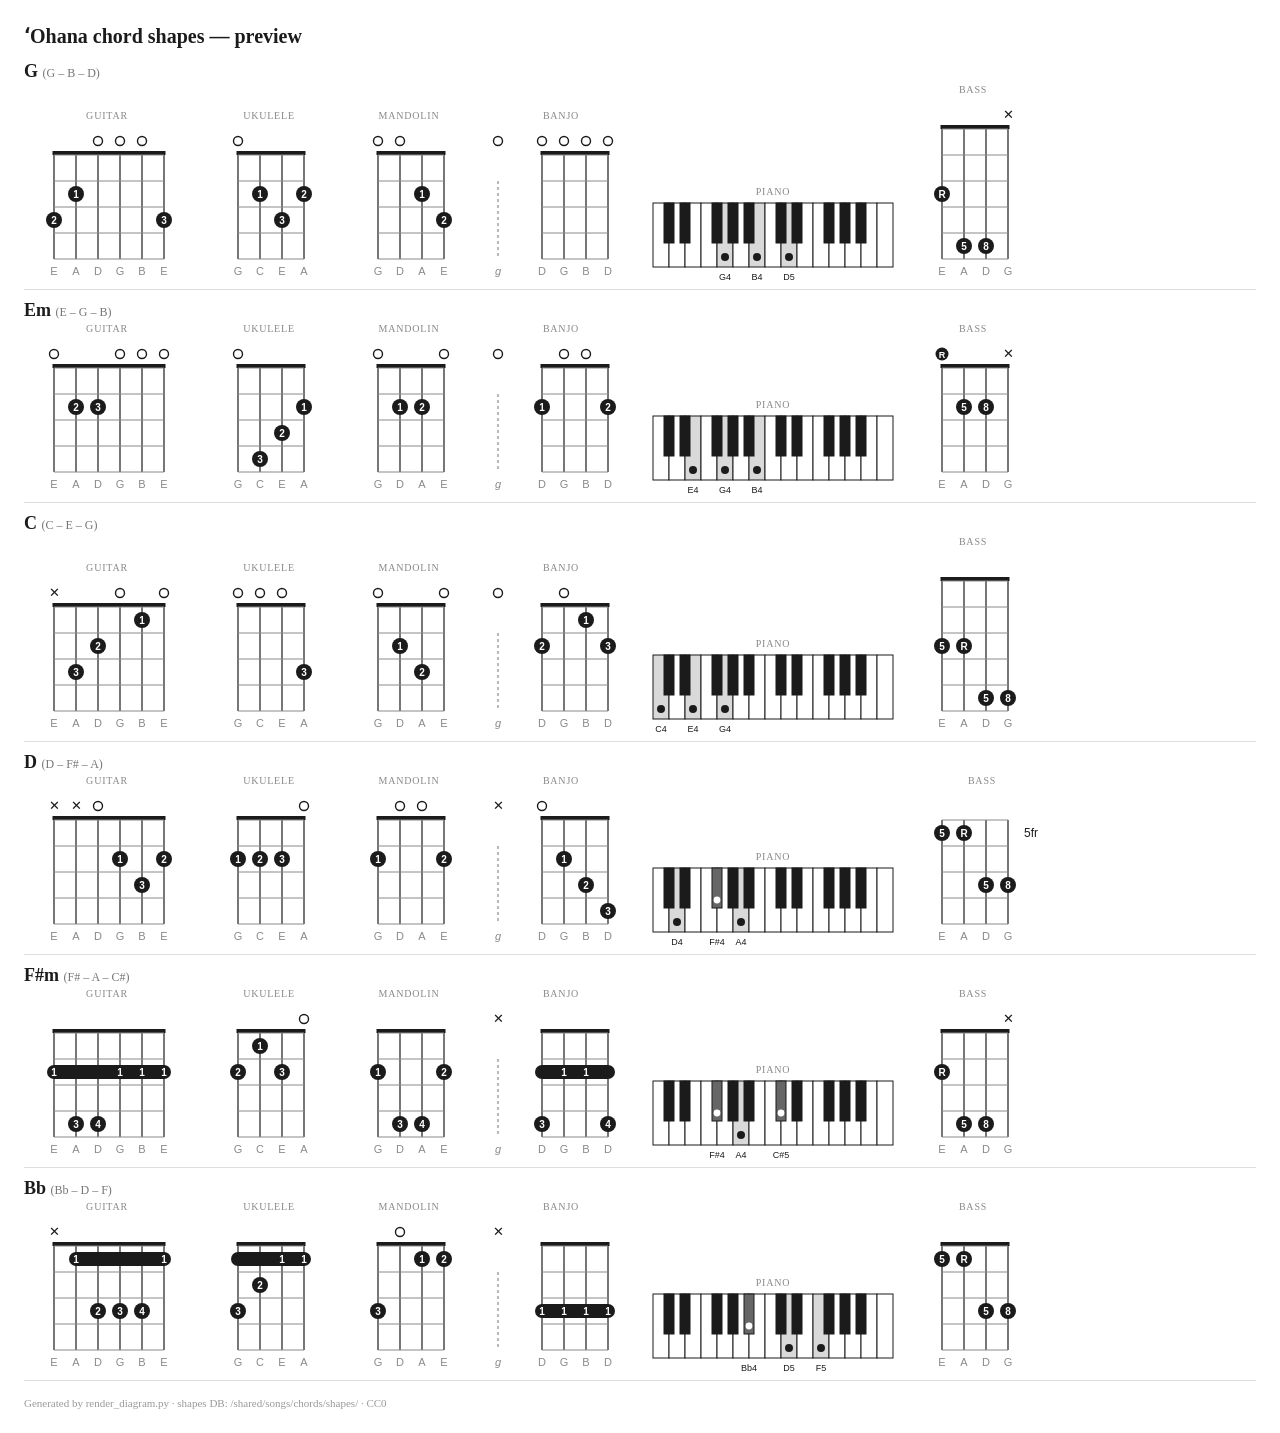
==== commit f4dad829: "shapes: add mandolin (GDAE) + banjo (open-G gDGBD) — 85 chords × 6 instruments - every shapes/*.json" ====
--- a/shapes/preview.html
+++ b/shapes/preview.html
@@ -11,11 +11,11 @@
  footer { color: #999; font-size: 11px; margin-top: 16px; }
 </style></head><body>
 <h1>ʻOhana chord shapes — preview</h1>
-<section class="chord"><h2>G <small>(G – B – D)</small></h2><div class="row"><figure class="d"><figcaption>guitar</figcaption><svg xmlns="http://www.w3.org/2000/svg" width="166" height="164" viewBox="0 0 166 164" font-family="Helvetica,Arial,sans-serif"><rect x="28.5" y="30" width="113" height="4" fill="#1b1b1b"/><line x1="30" y1="34" x2="30" y2="138" stroke="#1b1b1b" stroke-width="1.2"/><line x1="52" y1="34" x2="52" y2="138" stroke="#1b1b1b" stroke-width="1.2"/><line x1="74" y1="34" x2="74" y2="138" stroke="#1b1b1b" stroke-width="1.2"/><line x1="96" y1="34" x2="96" y2="138" stroke="#1b1b1b" stroke-width="1.2"/><line x1="118" y1="34" x2="118" y2="138" stroke="#1b1b1b" stroke-width="1.2"/><line x1="140" y1="34" x2="140" y2="138" stroke="#1b1b1b" stroke-width="1.2"/><line x1="30" y1="34" x2="140" y2="34" stroke="#8a8a8a" stroke-width="1"/><line x1="30" y1="60" x2="140" y2="60" stroke="#8a8a8a" stroke-width="1"/><line x1="30" y1="86" x2="140" y2="86" stroke="#8a8a8a" stroke-width="1"/><line x1="30" y1="112" x2="140" y2="112" stroke="#8a8a8a" stroke-width="1"/><line x1="30" y1="138" x2="140" y2="138" stroke="#8a8a8a" stroke-width="1"/><circle cx="30" cy="99.0" r="8" fill="#1b1b1b"/><text x="30" y="102.5" font-size="10" fill="#fff" text-anchor="middle" font-weight="bold">2</text><circle cx="52" cy="73.0" r="8" fill="#1b1b1b"/><text x="52" y="76.5" font-size="10" fill="#fff" text-anchor="middle" font-weight="bold">1</text><circle cx="74" cy="20" r="4.5" fill="none" stroke="#1b1b1b" stroke-width="1.4"/><circle cx="96" cy="20" r="4.5" fill="none" stroke="#1b1b1b" stroke-width="1.4"/><circle cx="118" cy="20" r="4.5" fill="none" stroke="#1b1b1b" stroke-width="1.4"/><circle cx="140" cy="99.0" r="8" fill="#1b1b1b"/><text x="140" y="102.5" font-size="10" fill="#fff" text-anchor="middle" font-weight="bold">3</text><text x="30" y="154" font-size="11" fill="#8a8a8a" text-anchor="middle">E</text><text x="52" y="154" font-size="11" fill="#8a8a8a" text-anchor="middle">A</text><text x="74" y="154" font-size="11" fill="#8a8a8a" text-anchor="middle">D</text><text x="96" y="154" font-size="11" fill="#8a8a8a" text-anchor="middle">G</text><text x="118" y="154" font-size="11" fill="#8a8a8a" text-anchor="middle">B</text><text x="140" y="154" font-size="11" fill="#8a8a8a" text-anchor="middle">E</text></svg></figure><figure class="d"><figcaption>ukulele</figcaption><svg xmlns="http://www.w3.org/2000/svg" width="122" height="164" viewBox="0 0 122 164" font-family="Helvetica,Arial,sans-serif"><rect x="28.5" y="30" width="69" height="4" fill="#1b1b1b"/><line x1="30" y1="34" x2="30" y2="138" stroke="#1b1b1b" stroke-width="1.2"/><line x1="52" y1="34" x2="52" y2="138" stroke="#1b1b1b" stroke-width="1.2"/><line x1="74" y1="34" x2="74" y2="138" stroke="#1b1b1b" stroke-width="1.2"/><line x1="96" y1="34" x2="96" y2="138" stroke="#1b1b1b" stroke-width="1.2"/><line x1="30" y1="34" x2="96" y2="34" stroke="#8a8a8a" stroke-width="1"/><line x1="30" y1="60" x2="96" y2="60" stroke="#8a8a8a" stroke-width="1"/><line x1="30" y1="86" x2="96" y2="86" stroke="#8a8a8a" stroke-width="1"/><line x1="30" y1="112" x2="96" y2="112" stroke="#8a8a8a" stroke-width="1"/><line x1="30" y1="138" x2="96" y2="138" stroke="#8a8a8a" stroke-width="1"/><circle cx="30" cy="20" r="4.5" fill="none" stroke="#1b1b1b" stroke-width="1.4"/><circle cx="52" cy="73.0" r="8" fill="#1b1b1b"/><text x="52" y="76.5" font-size="10" fill="#fff" text-anchor="middle" font-weight="bold">1</text><circle cx="74" cy="99.0" r="8" fill="#1b1b1b"/><text x="74" y="102.5" font-size="10" fill="#fff" text-anchor="middle" font-weight="bold">3</text><circle cx="96" cy="73.0" r="8" fill="#1b1b1b"/><text x="96" y="76.5" font-size="10" fill="#fff" text-anchor="middle" font-weight="bold">2</text><text x="30" y="154" font-size="11" fill="#8a8a8a" text-anchor="middle">G</text><text x="52" y="154" font-size="11" fill="#8a8a8a" text-anchor="middle">C</text><text x="74" y="154" font-size="11" fill="#8a8a8a" text-anchor="middle">E</text><text x="96" y="154" font-size="11" fill="#8a8a8a" text-anchor="middle">A</text></svg></figure><figure class="d"><figcaption>piano</figcaption><svg xmlns="http://www.w3.org/2000/svg" width="242" height="88" viewBox="0 0 242 88" font-family="Helvetica,Arial,sans-serif"><rect x="1" y="6" width="16" height="64" fill="#fff" stroke="#1b1b1b" stroke-width="1"/><rect x="17" y="6" width="16" height="64" fill="#fff" stroke="#1b1b1b" stroke-width="1"/><rect x="33" y="6" width="16" height="64" fill="#fff" stroke="#1b1b1b" stroke-width="1"/><rect x="49" y="6" width="16" height="64" fill="#fff" stroke="#1b1b1b" stroke-width="1"/><rect x="65" y="6" width="16" height="64" fill="#d9d9d9" stroke="#1b1b1b" stroke-width="1"/><circle cx="73.0" cy="60" r="4" fill="#1b1b1b"/><text x="73.0" y="83" font-size="9" fill="#1b1b1b" text-anchor="middle">G4</text><rect x="81" y="6" width="16" height="64" fill="#fff" stroke="#1b1b1b" stroke-width="1"/><rect x="97" y="6" width="16" height="64" fill="#d9d9d9" stroke="#1b1b1b" stroke-width="1"/><circle cx="105.0" cy="60" r="4" fill="#1b1b1b"/><text x="105.0" y="83" font-size="9" fill="#1b1b1b" text-anchor="middle">B4</text><rect x="113" y="6" width="16" height="64" fill="#fff" stroke="#1b1b1b" stroke-width="1"/><rect x="129" y="6" width="16" height="64" fill="#d9d9d9" stroke="#1b1b1b" stroke-width="1"/><circle cx="137.0" cy="60" r="4" fill="#1b1b1b"/><text x="137.0" y="83" font-size="9" fill="#1b1b1b" text-anchor="middle">D5</text><rect x="145" y="6" width="16" height="64" fill="#fff" stroke="#1b1b1b" stroke-width="1"/><rect x="161" y="6" width="16" height="64" fill="#fff" stroke="#1b1b1b" stroke-width="1"/><rect x="177" y="6" width="16" height="64" fill="#fff" stroke="#1b1b1b" stroke-width="1"/><rect x="193" y="6" width="16" height="64" fill="#fff" stroke="#1b1b1b" stroke-width="1"/><rect x="209" y="6" width="16" height="64" fill="#fff" stroke="#1b1b1b" stroke-width="1"/><rect x="225" y="6" width="16" height="64" fill="#fff" stroke="#1b1b1b" stroke-width="1"/><rect x="12.0" y="6" width="10" height="40" fill="#1b1b1b" stroke="#1b1b1b" stroke-width="1"/><rect x="28.0" y="6" width="10" height="40" fill="#1b1b1b" stroke="#1b1b1b" stroke-width="1"/><rect x="60.0" y="6" width="10" height="40" fill="#1b1b1b" stroke="#1b1b1b" stroke-width="1"/><rect x="76.0" y="6" width="10" height="40" fill="#1b1b1b" stroke="#1b1b1b" stroke-width="1"/><rect x="92.0" y="6" width="10" height="40" fill="#1b1b1b" stroke="#1b1b1b" stroke-width="1"/><rect x="124.0" y="6" width="10" height="40" fill="#1b1b1b" stroke="#1b1b1b" stroke-width="1"/><rect x="140.0" y="6" width="10" height="40" fill="#1b1b1b" stroke="#1b1b1b" stroke-width="1"/><rect x="172.0" y="6" width="10" height="40" fill="#1b1b1b" stroke="#1b1b1b" stroke-width="1"/><rect x="188.0" y="6" width="10" height="40" fill="#1b1b1b" stroke="#1b1b1b" stroke-width="1"/><rect x="204.0" y="6" width="10" height="40" fill="#1b1b1b" stroke="#1b1b1b" stroke-width="1"/></svg></figure><figure class="d"><figcaption>bass</figcaption><svg xmlns="http://www.w3.org/2000/svg" width="122" height="190" viewBox="0 0 122 190" font-family="Helvetica,Arial,sans-serif"><rect x="28.5" y="30" width="69" height="4" fill="#1b1b1b"/><line x1="30" y1="34" x2="30" y2="164" stroke="#1b1b1b" stroke-width="1.2"/><line x1="52" y1="34" x2="52" y2="164" stroke="#1b1b1b" stroke-width="1.2"/><line x1="74" y1="34" x2="74" y2="164" stroke="#1b1b1b" stroke-width="1.2"/><line x1="96" y1="34" x2="96" y2="164" stroke="#1b1b1b" stroke-width="1.2"/><line x1="30" y1="34" x2="96" y2="34" stroke="#8a8a8a" stroke-width="1"/><line x1="30" y1="60" x2="96" y2="60" stroke="#8a8a8a" stroke-width="1"/><line x1="30" y1="86" x2="96" y2="86" stroke="#8a8a8a" stroke-width="1"/><line x1="30" y1="112" x2="96" y2="112" stroke="#8a8a8a" stroke-width="1"/><line x1="30" y1="138" x2="96" y2="138" stroke="#8a8a8a" stroke-width="1"/><line x1="30" y1="164" x2="96" y2="164" stroke="#8a8a8a" stroke-width="1"/><circle cx="30" cy="99.0" r="8" fill="#1b1b1b"/><text x="30" y="102.5" font-size="10" fill="#fff" text-anchor="middle" font-weight="bold">R</text><circle cx="52" cy="151.0" r="8" fill="#1b1b1b"/><text x="52" y="154.5" font-size="10" fill="#fff" text-anchor="middle" font-weight="bold">5</text><circle cx="74" cy="151.0" r="8" fill="#1b1b1b"/><text x="74" y="154.5" font-size="10" fill="#fff" text-anchor="middle" font-weight="bold">8</text><text x="96" y="24" font-size="13" fill="#1b1b1b" text-anchor="middle">&#10005;</text><text x="30" y="180" font-size="11" fill="#8a8a8a" text-anchor="middle">E</text><text x="52" y="180" font-size="11" fill="#8a8a8a" text-anchor="middle">A</text><text x="74" y="180" font-size="11" fill="#8a8a8a" text-anchor="middle">D</text><text x="96" y="180" font-size="11" fill="#8a8a8a" text-anchor="middle">G</text></svg></figure></div></section>
-<section class="chord"><h2>Em <small>(E – G – B)</small></h2><div class="row"><figure class="d"><figcaption>guitar</figcaption><svg xmlns="http://www.w3.org/2000/svg" width="166" height="164" viewBox="0 0 166 164" font-family="Helvetica,Arial,sans-serif"><rect x="28.5" y="30" width="113" height="4" fill="#1b1b1b"/><line x1="30" y1="34" x2="30" y2="138" stroke="#1b1b1b" stroke-width="1.2"/><line x1="52" y1="34" x2="52" y2="138" stroke="#1b1b1b" stroke-width="1.2"/><line x1="74" y1="34" x2="74" y2="138" stroke="#1b1b1b" stroke-width="1.2"/><line x1="96" y1="34" x2="96" y2="138" stroke="#1b1b1b" stroke-width="1.2"/><line x1="118" y1="34" x2="118" y2="138" stroke="#1b1b1b" stroke-width="1.2"/><line x1="140" y1="34" x2="140" y2="138" stroke="#1b1b1b" stroke-width="1.2"/><line x1="30" y1="34" x2="140" y2="34" stroke="#8a8a8a" stroke-width="1"/><line x1="30" y1="60" x2="140" y2="60" stroke="#8a8a8a" stroke-width="1"/><line x1="30" y1="86" x2="140" y2="86" stroke="#8a8a8a" stroke-width="1"/><line x1="30" y1="112" x2="140" y2="112" stroke="#8a8a8a" stroke-width="1"/><line x1="30" y1="138" x2="140" y2="138" stroke="#8a8a8a" stroke-width="1"/><circle cx="30" cy="20" r="4.5" fill="none" stroke="#1b1b1b" stroke-width="1.4"/><circle cx="52" cy="73.0" r="8" fill="#1b1b1b"/><text x="52" y="76.5" font-size="10" fill="#fff" text-anchor="middle" font-weight="bold">2</text><circle cx="74" cy="73.0" r="8" fill="#1b1b1b"/><text x="74" y="76.5" font-size="10" fill="#fff" text-anchor="middle" font-weight="bold">3</text><circle cx="96" cy="20" r="4.5" fill="none" stroke="#1b1b1b" stroke-width="1.4"/><circle cx="118" cy="20" r="4.5" fill="none" stroke="#1b1b1b" stroke-width="1.4"/><circle cx="140" cy="20" r="4.5" fill="none" stroke="#1b1b1b" stroke-width="1.4"/><text x="30" y="154" font-size="11" fill="#8a8a8a" text-anchor="middle">E</text><text x="52" y="154" font-size="11" fill="#8a8a8a" text-anchor="middle">A</text><text x="74" y="154" font-size="11" fill="#8a8a8a" text-anchor="middle">D</text><text x="96" y="154" font-size="11" fill="#8a8a8a" text-anchor="middle">G</text><text x="118" y="154" font-size="11" fill="#8a8a8a" text-anchor="middle">B</text><text x="140" y="154" font-size="11" fill="#8a8a8a" text-anchor="middle">E</text></svg></figure><figure class="d"><figcaption>ukulele</figcaption><svg xmlns="http://www.w3.org/2000/svg" width="122" height="164" viewBox="0 0 122 164" font-family="Helvetica,Arial,sans-serif"><rect x="28.5" y="30" width="69" height="4" fill="#1b1b1b"/><line x1="30" y1="34" x2="30" y2="138" stroke="#1b1b1b" stroke-width="1.2"/><line x1="52" y1="34" x2="52" y2="138" stroke="#1b1b1b" stroke-width="1.2"/><line x1="74" y1="34" x2="74" y2="138" stroke="#1b1b1b" stroke-width="1.2"/><line x1="96" y1="34" x2="96" y2="138" stroke="#1b1b1b" stroke-width="1.2"/><line x1="30" y1="34" x2="96" y2="34" stroke="#8a8a8a" stroke-width="1"/><line x1="30" y1="60" x2="96" y2="60" stroke="#8a8a8a" stroke-width="1"/><line x1="30" y1="86" x2="96" y2="86" stroke="#8a8a8a" stroke-width="1"/><line x1="30" y1="112" x2="96" y2="112" stroke="#8a8a8a" stroke-width="1"/><line x1="30" y1="138" x2="96" y2="138" stroke="#8a8a8a" stroke-width="1"/><circle cx="30" cy="20" r="4.5" fill="none" stroke="#1b1b1b" stroke-width="1.4"/><circle cx="52" cy="125.0" r="8" fill="#1b1b1b"/><text x="52" y="128.5" font-size="10" fill="#fff" text-anchor="middle" font-weight="bold">3</text><circle cx="74" cy="99.0" r="8" fill="#1b1b1b"/><text x="74" y="102.5" font-size="10" fill="#fff" text-anchor="middle" font-weight="bold">2</text><circle cx="96" cy="73.0" r="8" fill="#1b1b1b"/><text x="96" y="76.5" font-size="10" fill="#fff" text-anchor="middle" font-weight="bold">1</text><text x="30" y="154" font-size="11" fill="#8a8a8a" text-anchor="middle">G</text><text x="52" y="154" font-size="11" fill="#8a8a8a" text-anchor="middle">C</text><text x="74" y="154" font-size="11" fill="#8a8a8a" text-anchor="middle">E</text><text x="96" y="154" font-size="11" fill="#8a8a8a" text-anchor="middle">A</text></svg></figure><figure class="d"><figcaption>piano</figcaption><svg xmlns="http://www.w3.org/2000/svg" width="242" height="88" viewBox="0 0 242 88" font-family="Helvetica,Arial,sans-serif"><rect x="1" y="6" width="16" height="64" fill="#fff" stroke="#1b1b1b" stroke-width="1"/><rect x="17" y="6" width="16" height="64" fill="#fff" stroke="#1b1b1b" stroke-width="1"/><rect x="33" y="6" width="16" height="64" fill="#d9d9d9" stroke="#1b1b1b" stroke-width="1"/><circle cx="41.0" cy="60" r="4" fill="#1b1b1b"/><text x="41.0" y="83" font-size="9" fill="#1b1b1b" text-anchor="middle">E4</text><rect x="49" y="6" width="16" height="64" fill="#fff" stroke="#1b1b1b" stroke-width="1"/><rect x="65" y="6" width="16" height="64" fill="#d9d9d9" stroke="#1b1b1b" stroke-width="1"/><circle cx="73.0" cy="60" r="4" fill="#1b1b1b"/><text x="73.0" y="83" font-size="9" fill="#1b1b1b" text-anchor="middle">G4</text><rect x="81" y="6" width="16" height="64" fill="#fff" stroke="#1b1b1b" stroke-width="1"/><rect x="97" y="6" width="16" height="64" fill="#d9d9d9" stroke="#1b1b1b" stroke-width="1"/><circle cx="105.0" cy="60" r="4" fill="#1b1b1b"/><text x="105.0" y="83" font-size="9" fill="#1b1b1b" text-anchor="middle">B4</text><rect x="113" y="6" width="16" height="64" fill="#fff" stroke="#1b1b1b" stroke-width="1"/><rect x="129" y="6" width="16" height="64" fill="#fff" stroke="#1b1b1b" stroke-width="1"/><rect x="145" y="6" width="16" height="64" fill="#fff" stroke="#1b1b1b" stroke-width="1"/><rect x="161" y="6" width="16" height="64" fill="#fff" stroke="#1b1b1b" stroke-width="1"/><rect x="177" y="6" width="16" height="64" fill="#fff" stroke="#1b1b1b" stroke-width="1"/><rect x="193" y="6" width="16" height="64" fill="#fff" stroke="#1b1b1b" stroke-width="1"/><rect x="209" y="6" width="16" height="64" fill="#fff" stroke="#1b1b1b" stroke-width="1"/><rect x="225" y="6" width="16" height="64" fill="#fff" stroke="#1b1b1b" stroke-width="1"/><rect x="12.0" y="6" width="10" height="40" fill="#1b1b1b" stroke="#1b1b1b" stroke-width="1"/><rect x="28.0" y="6" width="10" height="40" fill="#1b1b1b" stroke="#1b1b1b" stroke-width="1"/><rect x="60.0" y="6" width="10" height="40" fill="#1b1b1b" stroke="#1b1b1b" stroke-width="1"/><rect x="76.0" y="6" width="10" height="40" fill="#1b1b1b" stroke="#1b1b1b" stroke-width="1"/><rect x="92.0" y="6" width="10" height="40" fill="#1b1b1b" stroke="#1b1b1b" stroke-width="1"/><rect x="124.0" y="6" width="10" height="40" fill="#1b1b1b" stroke="#1b1b1b" stroke-width="1"/><rect x="140.0" y="6" width="10" height="40" fill="#1b1b1b" stroke="#1b1b1b" stroke-width="1"/><rect x="172.0" y="6" width="10" height="40" fill="#1b1b1b" stroke="#1b1b1b" stroke-width="1"/><rect x="188.0" y="6" width="10" height="40" fill="#1b1b1b" stroke="#1b1b1b" stroke-width="1"/><rect x="204.0" y="6" width="10" height="40" fill="#1b1b1b" stroke="#1b1b1b" stroke-width="1"/></svg></figure><figure class="d"><figcaption>bass</figcaption><svg xmlns="http://www.w3.org/2000/svg" width="122" height="164" viewBox="0 0 122 164" font-family="Helvetica,Arial,sans-serif"><rect x="28.5" y="30" width="69" height="4" fill="#1b1b1b"/><line x1="30" y1="34" x2="30" y2="138" stroke="#1b1b1b" stroke-width="1.2"/><line x1="52" y1="34" x2="52" y2="138" stroke="#1b1b1b" stroke-width="1.2"/><line x1="74" y1="34" x2="74" y2="138" stroke="#1b1b1b" stroke-width="1.2"/><line x1="96" y1="34" x2="96" y2="138" stroke="#1b1b1b" stroke-width="1.2"/><line x1="30" y1="34" x2="96" y2="34" stroke="#8a8a8a" stroke-width="1"/><line x1="30" y1="60" x2="96" y2="60" stroke="#8a8a8a" stroke-width="1"/><line x1="30" y1="86" x2="96" y2="86" stroke="#8a8a8a" stroke-width="1"/><line x1="30" y1="112" x2="96" y2="112" stroke="#8a8a8a" stroke-width="1"/><line x1="30" y1="138" x2="96" y2="138" stroke="#8a8a8a" stroke-width="1"/><circle cx="30" cy="20" r="4.5" fill="none" stroke="#1b1b1b" stroke-width="1.4"/><circle cx="52" cy="73.0" r="8" fill="#1b1b1b"/><text x="52" y="76.5" font-size="10" fill="#fff" text-anchor="middle" font-weight="bold">5</text><circle cx="74" cy="73.0" r="8" fill="#1b1b1b"/><text x="74" y="76.5" font-size="10" fill="#fff" text-anchor="middle" font-weight="bold">8</text><text x="96" y="24" font-size="13" fill="#1b1b1b" text-anchor="middle">&#10005;</text><text x="30" y="154" font-size="11" fill="#8a8a8a" text-anchor="middle">E</text><text x="52" y="154" font-size="11" fill="#8a8a8a" text-anchor="middle">A</text><text x="74" y="154" font-size="11" fill="#8a8a8a" text-anchor="middle">D</text><text x="96" y="154" font-size="11" fill="#8a8a8a" text-anchor="middle">G</text><circle cx="30" cy="20" r="6.5" fill="#1b1b1b"/><text x="30" y="23.5" font-size="9" fill="#fff" text-anchor="middle" font-weight="bold">R</text></svg></figure></div></section>
-<section class="chord"><h2>C <small>(C – E – G)</small></h2><div class="row"><figure class="d"><figcaption>guitar</figcaption><svg xmlns="http://www.w3.org/2000/svg" width="166" height="164" viewBox="0 0 166 164" font-family="Helvetica,Arial,sans-serif"><rect x="28.5" y="30" width="113" height="4" fill="#1b1b1b"/><line x1="30" y1="34" x2="30" y2="138" stroke="#1b1b1b" stroke-width="1.2"/><line x1="52" y1="34" x2="52" y2="138" stroke="#1b1b1b" stroke-width="1.2"/><line x1="74" y1="34" x2="74" y2="138" stroke="#1b1b1b" stroke-width="1.2"/><line x1="96" y1="34" x2="96" y2="138" stroke="#1b1b1b" stroke-width="1.2"/><line x1="118" y1="34" x2="118" y2="138" stroke="#1b1b1b" stroke-width="1.2"/><line x1="140" y1="34" x2="140" y2="138" stroke="#1b1b1b" stroke-width="1.2"/><line x1="30" y1="34" x2="140" y2="34" stroke="#8a8a8a" stroke-width="1"/><line x1="30" y1="60" x2="140" y2="60" stroke="#8a8a8a" stroke-width="1"/><line x1="30" y1="86" x2="140" y2="86" stroke="#8a8a8a" stroke-width="1"/><line x1="30" y1="112" x2="140" y2="112" stroke="#8a8a8a" stroke-width="1"/><line x1="30" y1="138" x2="140" y2="138" stroke="#8a8a8a" stroke-width="1"/><text x="30" y="24" font-size="13" fill="#1b1b1b" text-anchor="middle">&#10005;</text><circle cx="52" cy="99.0" r="8" fill="#1b1b1b"/><text x="52" y="102.5" font-size="10" fill="#fff" text-anchor="middle" font-weight="bold">3</text><circle cx="74" cy="73.0" r="8" fill="#1b1b1b"/><text x="74" y="76.5" font-size="10" fill="#fff" text-anchor="middle" font-weight="bold">2</text><circle cx="96" cy="20" r="4.5" fill="none" stroke="#1b1b1b" stroke-width="1.4"/><circle cx="118" cy="47.0" r="8" fill="#1b1b1b"/><text x="118" y="50.5" font-size="10" fill="#fff" text-anchor="middle" font-weight="bold">1</text><circle cx="140" cy="20" r="4.5" fill="none" stroke="#1b1b1b" stroke-width="1.4"/><text x="30" y="154" font-size="11" fill="#8a8a8a" text-anchor="middle">E</text><text x="52" y="154" font-size="11" fill="#8a8a8a" text-anchor="middle">A</text><text x="74" y="154" font-size="11" fill="#8a8a8a" text-anchor="middle">D</text><text x="96" y="154" font-size="11" fill="#8a8a8a" text-anchor="middle">G</text><text x="118" y="154" font-size="11" fill="#8a8a8a" text-anchor="middle">B</text><text x="140" y="154" font-size="11" fill="#8a8a8a" text-anchor="middle">E</text></svg></figure><figure class="d"><figcaption>ukulele</figcaption><svg xmlns="http://www.w3.org/2000/svg" width="122" height="164" viewBox="0 0 122 164" font-family="Helvetica,Arial,sans-serif"><rect x="28.5" y="30" width="69" height="4" fill="#1b1b1b"/><line x1="30" y1="34" x2="30" y2="138" stroke="#1b1b1b" stroke-width="1.2"/><line x1="52" y1="34" x2="52" y2="138" stroke="#1b1b1b" stroke-width="1.2"/><line x1="74" y1="34" x2="74" y2="138" stroke="#1b1b1b" stroke-width="1.2"/><line x1="96" y1="34" x2="96" y2="138" stroke="#1b1b1b" stroke-width="1.2"/><line x1="30" y1="34" x2="96" y2="34" stroke="#8a8a8a" stroke-width="1"/><line x1="30" y1="60" x2="96" y2="60" stroke="#8a8a8a" stroke-width="1"/><line x1="30" y1="86" x2="96" y2="86" stroke="#8a8a8a" stroke-width="1"/><line x1="30" y1="112" x2="96" y2="112" stroke="#8a8a8a" stroke-width="1"/><line x1="30" y1="138" x2="96" y2="138" stroke="#8a8a8a" stroke-width="1"/><circle cx="30" cy="20" r="4.5" fill="none" stroke="#1b1b1b" stroke-width="1.4"/><circle cx="52" cy="20" r="4.5" fill="none" stroke="#1b1b1b" stroke-width="1.4"/><circle cx="74" cy="20" r="4.5" fill="none" stroke="#1b1b1b" stroke-width="1.4"/><circle cx="96" cy="99.0" r="8" fill="#1b1b1b"/><text x="96" y="102.5" font-size="10" fill="#fff" text-anchor="middle" font-weight="bold">3</text><text x="30" y="154" font-size="11" fill="#8a8a8a" text-anchor="middle">G</text><text x="52" y="154" font-size="11" fill="#8a8a8a" text-anchor="middle">C</text><text x="74" y="154" font-size="11" fill="#8a8a8a" text-anchor="middle">E</text><text x="96" y="154" font-size="11" fill="#8a8a8a" text-anchor="middle">A</text></svg></figure><figure class="d"><figcaption>piano</figcaption><svg xmlns="http://www.w3.org/2000/svg" width="242" height="88" viewBox="0 0 242 88" font-family="Helvetica,Arial,sans-serif"><rect x="1" y="6" width="16" height="64" fill="#d9d9d9" stroke="#1b1b1b" stroke-width="1"/><circle cx="9.0" cy="60" r="4" fill="#1b1b1b"/><text x="9.0" y="83" font-size="9" fill="#1b1b1b" text-anchor="middle">C4</text><rect x="17" y="6" width="16" height="64" fill="#fff" stroke="#1b1b1b" stroke-width="1"/><rect x="33" y="6" width="16" height="64" fill="#d9d9d9" stroke="#1b1b1b" stroke-width="1"/><circle cx="41.0" cy="60" r="4" fill="#1b1b1b"/><text x="41.0" y="83" font-size="9" fill="#1b1b1b" text-anchor="middle">E4</text><rect x="49" y="6" width="16" height="64" fill="#fff" stroke="#1b1b1b" stroke-width="1"/><rect x="65" y="6" width="16" height="64" fill="#d9d9d9" stroke="#1b1b1b" stroke-width="1"/><circle cx="73.0" cy="60" r="4" fill="#1b1b1b"/><text x="73.0" y="83" font-size="9" fill="#1b1b1b" text-anchor="middle">G4</text><rect x="81" y="6" width="16" height="64" fill="#fff" stroke="#1b1b1b" stroke-width="1"/><rect x="97" y="6" width="16" height="64" fill="#fff" stroke="#1b1b1b" stroke-width="1"/><rect x="113" y="6" width="16" height="64" fill="#fff" stroke="#1b1b1b" stroke-width="1"/><rect x="129" y="6" width="16" height="64" fill="#fff" stroke="#1b1b1b" stroke-width="1"/><rect x="145" y="6" width="16" height="64" fill="#fff" stroke="#1b1b1b" stroke-width="1"/><rect x="161" y="6" width="16" height="64" fill="#fff" stroke="#1b1b1b" stroke-width="1"/><rect x="177" y="6" width="16" height="64" fill="#fff" stroke="#1b1b1b" stroke-width="1"/><rect x="193" y="6" width="16" height="64" fill="#fff" stroke="#1b1b1b" stroke-width="1"/><rect x="209" y="6" width="16" height="64" fill="#fff" stroke="#1b1b1b" stroke-width="1"/><rect x="225" y="6" width="16" height="64" fill="#fff" stroke="#1b1b1b" stroke-width="1"/><rect x="12.0" y="6" width="10" height="40" fill="#1b1b1b" stroke="#1b1b1b" stroke-width="1"/><rect x="28.0" y="6" width="10" height="40" fill="#1b1b1b" stroke="#1b1b1b" stroke-width="1"/><rect x="60.0" y="6" width="10" height="40" fill="#1b1b1b" stroke="#1b1b1b" stroke-width="1"/><rect x="76.0" y="6" width="10" height="40" fill="#1b1b1b" stroke="#1b1b1b" stroke-width="1"/><rect x="92.0" y="6" width="10" height="40" fill="#1b1b1b" stroke="#1b1b1b" stroke-width="1"/><rect x="124.0" y="6" width="10" height="40" fill="#1b1b1b" stroke="#1b1b1b" stroke-width="1"/><rect x="140.0" y="6" width="10" height="40" fill="#1b1b1b" stroke="#1b1b1b" stroke-width="1"/><rect x="172.0" y="6" width="10" height="40" fill="#1b1b1b" stroke="#1b1b1b" stroke-width="1"/><rect x="188.0" y="6" width="10" height="40" fill="#1b1b1b" stroke="#1b1b1b" stroke-width="1"/><rect x="204.0" y="6" width="10" height="40" fill="#1b1b1b" stroke="#1b1b1b" stroke-width="1"/></svg></figure><figure class="d"><figcaption>bass</figcaption><svg xmlns="http://www.w3.org/2000/svg" width="122" height="190" viewBox="0 0 122 190" font-family="Helvetica,Arial,sans-serif"><rect x="28.5" y="30" width="69" height="4" fill="#1b1b1b"/><line x1="30" y1="34" x2="30" y2="164" stroke="#1b1b1b" stroke-width="1.2"/><line x1="52" y1="34" x2="52" y2="164" stroke="#1b1b1b" stroke-width="1.2"/><line x1="74" y1="34" x2="74" y2="164" stroke="#1b1b1b" stroke-width="1.2"/><line x1="96" y1="34" x2="96" y2="164" stroke="#1b1b1b" stroke-width="1.2"/><line x1="30" y1="34" x2="96" y2="34" stroke="#8a8a8a" stroke-width="1"/><line x1="30" y1="60" x2="96" y2="60" stroke="#8a8a8a" stroke-width="1"/><line x1="30" y1="86" x2="96" y2="86" stroke="#8a8a8a" stroke-width="1"/><line x1="30" y1="112" x2="96" y2="112" stroke="#8a8a8a" stroke-width="1"/><line x1="30" y1="138" x2="96" y2="138" stroke="#8a8a8a" stroke-width="1"/><line x1="30" y1="164" x2="96" y2="164" stroke="#8a8a8a" stroke-width="1"/><circle cx="30" cy="99.0" r="8" fill="#1b1b1b"/><text x="30" y="102.5" font-size="10" fill="#fff" text-anchor="middle" font-weight="bold">5</text><circle cx="52" cy="99.0" r="8" fill="#1b1b1b"/><text x="52" y="102.5" font-size="10" fill="#fff" text-anchor="middle" font-weight="bold">R</text><circle cx="74" cy="151.0" r="8" fill="#1b1b1b"/><text x="74" y="154.5" font-size="10" fill="#fff" text-anchor="middle" font-weight="bold">5</text><circle cx="96" cy="151.0" r="8" fill="#1b1b1b"/><text x="96" y="154.5" font-size="10" fill="#fff" text-anchor="middle" font-weight="bold">8</text><text x="30" y="180" font-size="11" fill="#8a8a8a" text-anchor="middle">E</text><text x="52" y="180" font-size="11" fill="#8a8a8a" text-anchor="middle">A</text><text x="74" y="180" font-size="11" fill="#8a8a8a" text-anchor="middle">D</text><text x="96" y="180" font-size="11" fill="#8a8a8a" text-anchor="middle">G</text></svg></figure></div></section>
-<section class="chord"><h2>D <small>(D – F# – A)</small></h2><div class="row"><figure class="d"><figcaption>guitar</figcaption><svg xmlns="http://www.w3.org/2000/svg" width="166" height="164" viewBox="0 0 166 164" font-family="Helvetica,Arial,sans-serif"><rect x="28.5" y="30" width="113" height="4" fill="#1b1b1b"/><line x1="30" y1="34" x2="30" y2="138" stroke="#1b1b1b" stroke-width="1.2"/><line x1="52" y1="34" x2="52" y2="138" stroke="#1b1b1b" stroke-width="1.2"/><line x1="74" y1="34" x2="74" y2="138" stroke="#1b1b1b" stroke-width="1.2"/><line x1="96" y1="34" x2="96" y2="138" stroke="#1b1b1b" stroke-width="1.2"/><line x1="118" y1="34" x2="118" y2="138" stroke="#1b1b1b" stroke-width="1.2"/><line x1="140" y1="34" x2="140" y2="138" stroke="#1b1b1b" stroke-width="1.2"/><line x1="30" y1="34" x2="140" y2="34" stroke="#8a8a8a" stroke-width="1"/><line x1="30" y1="60" x2="140" y2="60" stroke="#8a8a8a" stroke-width="1"/><line x1="30" y1="86" x2="140" y2="86" stroke="#8a8a8a" stroke-width="1"/><line x1="30" y1="112" x2="140" y2="112" stroke="#8a8a8a" stroke-width="1"/><line x1="30" y1="138" x2="140" y2="138" stroke="#8a8a8a" stroke-width="1"/><text x="30" y="24" font-size="13" fill="#1b1b1b" text-anchor="middle">&#10005;</text><text x="52" y="24" font-size="13" fill="#1b1b1b" text-anchor="middle">&#10005;</text><circle cx="74" cy="20" r="4.5" fill="none" stroke="#1b1b1b" stroke-width="1.4"/><circle cx="96" cy="73.0" r="8" fill="#1b1b1b"/><text x="96" y="76.5" font-size="10" fill="#fff" text-anchor="middle" font-weight="bold">1</text><circle cx="118" cy="99.0" r="8" fill="#1b1b1b"/><text x="118" y="102.5" font-size="10" fill="#fff" text-anchor="middle" font-weight="bold">3</text><circle cx="140" cy="73.0" r="8" fill="#1b1b1b"/><text x="140" y="76.5" font-size="10" fill="#fff" text-anchor="middle" font-weight="bold">2</text><text x="30" y="154" font-size="11" fill="#8a8a8a" text-anchor="middle">E</text><text x="52" y="154" font-size="11" fill="#8a8a8a" text-anchor="middle">A</text><text x="74" y="154" font-size="11" fill="#8a8a8a" text-anchor="middle">D</text><text x="96" y="154" font-size="11" fill="#8a8a8a" text-anchor="middle">G</text><text x="118" y="154" font-size="11" fill="#8a8a8a" text-anchor="middle">B</text><text x="140" y="154" font-size="11" fill="#8a8a8a" text-anchor="middle">E</text></svg></figure><figure class="d"><figcaption>ukulele</figcaption><svg xmlns="http://www.w3.org/2000/svg" width="122" height="164" viewBox="0 0 122 164" font-family="Helvetica,Arial,sans-serif"><rect x="28.5" y="30" width="69" height="4" fill="#1b1b1b"/><line x1="30" y1="34" x2="30" y2="138" stroke="#1b1b1b" stroke-width="1.2"/><line x1="52" y1="34" x2="52" y2="138" stroke="#1b1b1b" stroke-width="1.2"/><line x1="74" y1="34" x2="74" y2="138" stroke="#1b1b1b" stroke-width="1.2"/><line x1="96" y1="34" x2="96" y2="138" stroke="#1b1b1b" stroke-width="1.2"/><line x1="30" y1="34" x2="96" y2="34" stroke="#8a8a8a" stroke-width="1"/><line x1="30" y1="60" x2="96" y2="60" stroke="#8a8a8a" stroke-width="1"/><line x1="30" y1="86" x2="96" y2="86" stroke="#8a8a8a" stroke-width="1"/><line x1="30" y1="112" x2="96" y2="112" stroke="#8a8a8a" stroke-width="1"/><line x1="30" y1="138" x2="96" y2="138" stroke="#8a8a8a" stroke-width="1"/><circle cx="30" cy="73.0" r="8" fill="#1b1b1b"/><text x="30" y="76.5" font-size="10" fill="#fff" text-anchor="middle" font-weight="bold">1</text><circle cx="52" cy="73.0" r="8" fill="#1b1b1b"/><text x="52" y="76.5" font-size="10" fill="#fff" text-anchor="middle" font-weight="bold">2</text><circle cx="74" cy="73.0" r="8" fill="#1b1b1b"/><text x="74" y="76.5" font-size="10" fill="#fff" text-anchor="middle" font-weight="bold">3</text><circle cx="96" cy="20" r="4.5" fill="none" stroke="#1b1b1b" stroke-width="1.4"/><text x="30" y="154" font-size="11" fill="#8a8a8a" text-anchor="middle">G</text><text x="52" y="154" font-size="11" fill="#8a8a8a" text-anchor="middle">C</text><text x="74" y="154" font-size="11" fill="#8a8a8a" text-anchor="middle">E</text><text x="96" y="154" font-size="11" fill="#8a8a8a" text-anchor="middle">A</text></svg></figure><figure class="d"><figcaption>piano</figcaption><svg xmlns="http://www.w3.org/2000/svg" width="242" height="88" viewBox="0 0 242 88" font-family="Helvetica,Arial,sans-serif"><rect x="1" y="6" width="16" height="64" fill="#fff" stroke="#1b1b1b" stroke-width="1"/><rect x="17" y="6" width="16" height="64" fill="#d9d9d9" stroke="#1b1b1b" stroke-width="1"/><circle cx="25.0" cy="60" r="4" fill="#1b1b1b"/><text x="25.0" y="83" font-size="9" fill="#1b1b1b" text-anchor="middle">D4</text><rect x="33" y="6" width="16" height="64" fill="#fff" stroke="#1b1b1b" stroke-width="1"/><rect x="49" y="6" width="16" height="64" fill="#fff" stroke="#1b1b1b" stroke-width="1"/><rect x="65" y="6" width="16" height="64" fill="#fff" stroke="#1b1b1b" stroke-width="1"/><rect x="81" y="6" width="16" height="64" fill="#d9d9d9" stroke="#1b1b1b" stroke-width="1"/><circle cx="89.0" cy="60" r="4" fill="#1b1b1b"/><text x="89.0" y="83" font-size="9" fill="#1b1b1b" text-anchor="middle">A4</text><rect x="97" y="6" width="16" height="64" fill="#fff" stroke="#1b1b1b" stroke-width="1"/><rect x="113" y="6" width="16" height="64" fill="#fff" stroke="#1b1b1b" stroke-width="1"/><rect x="129" y="6" width="16" height="64" fill="#fff" stroke="#1b1b1b" stroke-width="1"/><rect x="145" y="6" width="16" height="64" fill="#fff" stroke="#1b1b1b" stroke-width="1"/><rect x="161" y="6" width="16" height="64" fill="#fff" stroke="#1b1b1b" stroke-width="1"/><rect x="177" y="6" width="16" height="64" fill="#fff" stroke="#1b1b1b" stroke-width="1"/><rect x="193" y="6" width="16" height="64" fill="#fff" stroke="#1b1b1b" stroke-width="1"/><rect x="209" y="6" width="16" height="64" fill="#fff" stroke="#1b1b1b" stroke-width="1"/><rect x="225" y="6" width="16" height="64" fill="#fff" stroke="#1b1b1b" stroke-width="1"/><rect x="12.0" y="6" width="10" height="40" fill="#1b1b1b" stroke="#1b1b1b" stroke-width="1"/><rect x="28.0" y="6" width="10" height="40" fill="#1b1b1b" stroke="#1b1b1b" stroke-width="1"/><rect x="60.0" y="6" width="10" height="40" fill="#666" stroke="#1b1b1b" stroke-width="1"/><circle cx="65" cy="38" r="3.4" fill="#fff"/><text x="65" y="83" font-size="9" fill="#1b1b1b" text-anchor="middle">F#4</text><rect x="76.0" y="6" width="10" height="40" fill="#1b1b1b" stroke="#1b1b1b" stroke-width="1"/><rect x="92.0" y="6" width="10" height="40" fill="#1b1b1b" stroke="#1b1b1b" stroke-width="1"/><rect x="124.0" y="6" width="10" height="40" fill="#1b1b1b" stroke="#1b1b1b" stroke-width="1"/><rect x="140.0" y="6" width="10" height="40" fill="#1b1b1b" stroke="#1b1b1b" stroke-width="1"/><rect x="172.0" y="6" width="10" height="40" fill="#1b1b1b" stroke="#1b1b1b" stroke-width="1"/><rect x="188.0" y="6" width="10" height="40" fill="#1b1b1b" stroke="#1b1b1b" stroke-width="1"/><rect x="204.0" y="6" width="10" height="40" fill="#1b1b1b" stroke="#1b1b1b" stroke-width="1"/></svg></figure><figure class="d"><figcaption>bass</figcaption><svg xmlns="http://www.w3.org/2000/svg" width="140" height="164" viewBox="0 0 140 164" font-family="Helvetica,Arial,sans-serif"><text x="112" y="51.0" font-size="12" fill="#1b1b1b" text-anchor="start">5fr</text><line x1="30" y1="34" x2="30" y2="138" stroke="#1b1b1b" stroke-width="1.2"/><line x1="52" y1="34" x2="52" y2="138" stroke="#1b1b1b" stroke-width="1.2"/><line x1="74" y1="34" x2="74" y2="138" stroke="#1b1b1b" stroke-width="1.2"/><line x1="96" y1="34" x2="96" y2="138" stroke="#1b1b1b" stroke-width="1.2"/><line x1="30" y1="34" x2="96" y2="34" stroke="#8a8a8a" stroke-width="1"/><line x1="30" y1="60" x2="96" y2="60" stroke="#8a8a8a" stroke-width="1"/><line x1="30" y1="86" x2="96" y2="86" stroke="#8a8a8a" stroke-width="1"/><line x1="30" y1="112" x2="96" y2="112" stroke="#8a8a8a" stroke-width="1"/><line x1="30" y1="138" x2="96" y2="138" stroke="#8a8a8a" stroke-width="1"/><circle cx="30" cy="47.0" r="8" fill="#1b1b1b"/><text x="30" y="50.5" font-size="10" fill="#fff" text-anchor="middle" font-weight="bold">5</text><circle cx="52" cy="47.0" r="8" fill="#1b1b1b"/><text x="52" y="50.5" font-size="10" fill="#fff" text-anchor="middle" font-weight="bold">R</text><circle cx="74" cy="99.0" r="8" fill="#1b1b1b"/><text x="74" y="102.5" font-size="10" fill="#fff" text-anchor="middle" font-weight="bold">5</text><circle cx="96" cy="99.0" r="8" fill="#1b1b1b"/><text x="96" y="102.5" font-size="10" fill="#fff" text-anchor="middle" font-weight="bold">8</text><text x="30" y="154" font-size="11" fill="#8a8a8a" text-anchor="middle">E</text><text x="52" y="154" font-size="11" fill="#8a8a8a" text-anchor="middle">A</text><text x="74" y="154" font-size="11" fill="#8a8a8a" text-anchor="middle">D</text><text x="96" y="154" font-size="11" fill="#8a8a8a" text-anchor="middle">G</text></svg></figure></div></section>
-<section class="chord"><h2>F#m <small>(F# – A – C#)</small></h2><div class="row"><figure class="d"><figcaption>guitar</figcaption><svg xmlns="http://www.w3.org/2000/svg" width="166" height="164" viewBox="0 0 166 164" font-family="Helvetica,Arial,sans-serif"><rect x="28.5" y="30" width="113" height="4" fill="#1b1b1b"/><line x1="30" y1="34" x2="30" y2="138" stroke="#1b1b1b" stroke-width="1.2"/><line x1="52" y1="34" x2="52" y2="138" stroke="#1b1b1b" stroke-width="1.2"/><line x1="74" y1="34" x2="74" y2="138" stroke="#1b1b1b" stroke-width="1.2"/><line x1="96" y1="34" x2="96" y2="138" stroke="#1b1b1b" stroke-width="1.2"/><line x1="118" y1="34" x2="118" y2="138" stroke="#1b1b1b" stroke-width="1.2"/><line x1="140" y1="34" x2="140" y2="138" stroke="#1b1b1b" stroke-width="1.2"/><line x1="30" y1="34" x2="140" y2="34" stroke="#8a8a8a" stroke-width="1"/><line x1="30" y1="60" x2="140" y2="60" stroke="#8a8a8a" stroke-width="1"/><line x1="30" y1="86" x2="140" y2="86" stroke="#8a8a8a" stroke-width="1"/><line x1="30" y1="112" x2="140" y2="112" stroke="#8a8a8a" stroke-width="1"/><line x1="30" y1="138" x2="140" y2="138" stroke="#8a8a8a" stroke-width="1"/><rect x="23" y="66.0" width="124" height="14" rx="7" fill="#1b1b1b"/><text x="30" y="76.5" font-size="10" fill="#fff" text-anchor="middle" font-weight="bold">1</text><circle cx="52" cy="125.0" r="8" fill="#1b1b1b"/><text x="52" y="128.5" font-size="10" fill="#fff" text-anchor="middle" font-weight="bold">3</text><circle cx="74" cy="125.0" r="8" fill="#1b1b1b"/><text x="74" y="128.5" font-size="10" fill="#fff" text-anchor="middle" font-weight="bold">4</text><text x="96" y="76.5" font-size="10" fill="#fff" text-anchor="middle" font-weight="bold">1</text><text x="118" y="76.5" font-size="10" fill="#fff" text-anchor="middle" font-weight="bold">1</text><text x="140" y="76.5" font-size="10" fill="#fff" text-anchor="middle" font-weight="bold">1</text><text x="30" y="154" font-size="11" fill="#8a8a8a" text-anchor="middle">E</text><text x="52" y="154" font-size="11" fill="#8a8a8a" text-anchor="middle">A</text><text x="74" y="154" font-size="11" fill="#8a8a8a" text-anchor="middle">D</text><text x="96" y="154" font-size="11" fill="#8a8a8a" text-anchor="middle">G</text><text x="118" y="154" font-size="11" fill="#8a8a8a" text-anchor="middle">B</text><text x="140" y="154" font-size="11" fill="#8a8a8a" text-anchor="middle">E</text></svg></figure><figure class="d"><figcaption>ukulele</figcaption><svg xmlns="http://www.w3.org/2000/svg" width="122" height="164" viewBox="0 0 122 164" font-family="Helvetica,Arial,sans-serif"><rect x="28.5" y="30" width="69" height="4" fill="#1b1b1b"/><line x1="30" y1="34" x2="30" y2="138" stroke="#1b1b1b" stroke-width="1.2"/><line x1="52" y1="34" x2="52" y2="138" stroke="#1b1b1b" stroke-width="1.2"/><line x1="74" y1="34" x2="74" y2="138" stroke="#1b1b1b" stroke-width="1.2"/><line x1="96" y1="34" x2="96" y2="138" stroke="#1b1b1b" stroke-width="1.2"/><line x1="30" y1="34" x2="96" y2="34" stroke="#8a8a8a" stroke-width="1"/><line x1="30" y1="60" x2="96" y2="60" stroke="#8a8a8a" stroke-width="1"/><line x1="30" y1="86" x2="96" y2="86" stroke="#8a8a8a" stroke-width="1"/><line x1="30" y1="112" x2="96" y2="112" stroke="#8a8a8a" stroke-width="1"/><line x1="30" y1="138" x2="96" y2="138" stroke="#8a8a8a" stroke-width="1"/><circle cx="30" cy="73.0" r="8" fill="#1b1b1b"/><text x="30" y="76.5" font-size="10" fill="#fff" text-anchor="middle" font-weight="bold">2</text><circle cx="52" cy="47.0" r="8" fill="#1b1b1b"/><text x="52" y="50.5" font-size="10" fill="#fff" text-anchor="middle" font-weight="bold">1</text><circle cx="74" cy="73.0" r="8" fill="#1b1b1b"/><text x="74" y="76.5" font-size="10" fill="#fff" text-anchor="middle" font-weight="bold">3</text><circle cx="96" cy="20" r="4.5" fill="none" stroke="#1b1b1b" stroke-width="1.4"/><text x="30" y="154" font-size="11" fill="#8a8a8a" text-anchor="middle">G</text><text x="52" y="154" font-size="11" fill="#8a8a8a" text-anchor="middle">C</text><text x="74" y="154" font-size="11" fill="#8a8a8a" text-anchor="middle">E</text><text x="96" y="154" font-size="11" fill="#8a8a8a" text-anchor="middle">A</text></svg></figure><figure class="d"><figcaption>piano</figcaption><svg xmlns="http://www.w3.org/2000/svg" width="242" height="88" viewBox="0 0 242 88" font-family="Helvetica,Arial,sans-serif"><rect x="1" y="6" width="16" height="64" fill="#fff" stroke="#1b1b1b" stroke-width="1"/><rect x="17" y="6" width="16" height="64" fill="#fff" stroke="#1b1b1b" stroke-width="1"/><rect x="33" y="6" width="16" height="64" fill="#fff" stroke="#1b1b1b" stroke-width="1"/><rect x="49" y="6" width="16" height="64" fill="#fff" stroke="#1b1b1b" stroke-width="1"/><rect x="65" y="6" width="16" height="64" fill="#fff" stroke="#1b1b1b" stroke-width="1"/><rect x="81" y="6" width="16" height="64" fill="#d9d9d9" stroke="#1b1b1b" stroke-width="1"/><circle cx="89.0" cy="60" r="4" fill="#1b1b1b"/><text x="89.0" y="83" font-size="9" fill="#1b1b1b" text-anchor="middle">A4</text><rect x="97" y="6" width="16" height="64" fill="#fff" stroke="#1b1b1b" stroke-width="1"/><rect x="113" y="6" width="16" height="64" fill="#fff" stroke="#1b1b1b" stroke-width="1"/><rect x="129" y="6" width="16" height="64" fill="#fff" stroke="#1b1b1b" stroke-width="1"/><rect x="145" y="6" width="16" height="64" fill="#fff" stroke="#1b1b1b" stroke-width="1"/><rect x="161" y="6" width="16" height="64" fill="#fff" stroke="#1b1b1b" stroke-width="1"/><rect x="177" y="6" width="16" height="64" fill="#fff" stroke="#1b1b1b" stroke-width="1"/><rect x="193" y="6" width="16" height="64" fill="#fff" stroke="#1b1b1b" stroke-width="1"/><rect x="209" y="6" width="16" height="64" fill="#fff" stroke="#1b1b1b" stroke-width="1"/><rect x="225" y="6" width="16" height="64" fill="#fff" stroke="#1b1b1b" stroke-width="1"/><rect x="12.0" y="6" width="10" height="40" fill="#1b1b1b" stroke="#1b1b1b" stroke-width="1"/><rect x="28.0" y="6" width="10" height="40" fill="#1b1b1b" stroke="#1b1b1b" stroke-width="1"/><rect x="60.0" y="6" width="10" height="40" fill="#666" stroke="#1b1b1b" stroke-width="1"/><circle cx="65" cy="38" r="3.4" fill="#fff"/><text x="65" y="83" font-size="9" fill="#1b1b1b" text-anchor="middle">F#4</text><rect x="76.0" y="6" width="10" height="40" fill="#1b1b1b" stroke="#1b1b1b" stroke-width="1"/><rect x="92.0" y="6" width="10" height="40" fill="#1b1b1b" stroke="#1b1b1b" stroke-width="1"/><rect x="124.0" y="6" width="10" height="40" fill="#666" stroke="#1b1b1b" stroke-width="1"/><circle cx="129" cy="38" r="3.4" fill="#fff"/><text x="129" y="83" font-size="9" fill="#1b1b1b" text-anchor="middle">C#5</text><rect x="140.0" y="6" width="10" height="40" fill="#1b1b1b" stroke="#1b1b1b" stroke-width="1"/><rect x="172.0" y="6" width="10" height="40" fill="#1b1b1b" stroke="#1b1b1b" stroke-width="1"/><rect x="188.0" y="6" width="10" height="40" fill="#1b1b1b" stroke="#1b1b1b" stroke-width="1"/><rect x="204.0" y="6" width="10" height="40" fill="#1b1b1b" stroke="#1b1b1b" stroke-width="1"/></svg></figure><figure class="d"><figcaption>bass</figcaption><svg xmlns="http://www.w3.org/2000/svg" width="122" height="164" viewBox="0 0 122 164" font-family="Helvetica,Arial,sans-serif"><rect x="28.5" y="30" width="69" height="4" fill="#1b1b1b"/><line x1="30" y1="34" x2="30" y2="138" stroke="#1b1b1b" stroke-width="1.2"/><line x1="52" y1="34" x2="52" y2="138" stroke="#1b1b1b" stroke-width="1.2"/><line x1="74" y1="34" x2="74" y2="138" stroke="#1b1b1b" stroke-width="1.2"/><line x1="96" y1="34" x2="96" y2="138" stroke="#1b1b1b" stroke-width="1.2"/><line x1="30" y1="34" x2="96" y2="34" stroke="#8a8a8a" stroke-width="1"/><line x1="30" y1="60" x2="96" y2="60" stroke="#8a8a8a" stroke-width="1"/><line x1="30" y1="86" x2="96" y2="86" stroke="#8a8a8a" stroke-width="1"/><line x1="30" y1="112" x2="96" y2="112" stroke="#8a8a8a" stroke-width="1"/><line x1="30" y1="138" x2="96" y2="138" stroke="#8a8a8a" stroke-width="1"/><circle cx="30" cy="73.0" r="8" fill="#1b1b1b"/><text x="30" y="76.5" font-size="10" fill="#fff" text-anchor="middle" font-weight="bold">R</text><circle cx="52" cy="125.0" r="8" fill="#1b1b1b"/><text x="52" y="128.5" font-size="10" fill="#fff" text-anchor="middle" font-weight="bold">5</text><circle cx="74" cy="125.0" r="8" fill="#1b1b1b"/><text x="74" y="128.5" font-size="10" fill="#fff" text-anchor="middle" font-weight="bold">8</text><text x="96" y="24" font-size="13" fill="#1b1b1b" text-anchor="middle">&#10005;</text><text x="30" y="154" font-size="11" fill="#8a8a8a" text-anchor="middle">E</text><text x="52" y="154" font-size="11" fill="#8a8a8a" text-anchor="middle">A</text><text x="74" y="154" font-size="11" fill="#8a8a8a" text-anchor="middle">D</text><text x="96" y="154" font-size="11" fill="#8a8a8a" text-anchor="middle">G</text></svg></figure></div></section>
-<section class="chord"><h2>Bb <small>(Bb – D – F)</small></h2><div class="row"><figure class="d"><figcaption>guitar</figcaption><svg xmlns="http://www.w3.org/2000/svg" width="166" height="164" viewBox="0 0 166 164" font-family="Helvetica,Arial,sans-serif"><rect x="28.5" y="30" width="113" height="4" fill="#1b1b1b"/><line x1="30" y1="34" x2="30" y2="138" stroke="#1b1b1b" stroke-width="1.2"/><line x1="52" y1="34" x2="52" y2="138" stroke="#1b1b1b" stroke-width="1.2"/><line x1="74" y1="34" x2="74" y2="138" stroke="#1b1b1b" stroke-width="1.2"/><line x1="96" y1="34" x2="96" y2="138" stroke="#1b1b1b" stroke-width="1.2"/><line x1="118" y1="34" x2="118" y2="138" stroke="#1b1b1b" stroke-width="1.2"/><line x1="140" y1="34" x2="140" y2="138" stroke="#1b1b1b" stroke-width="1.2"/><line x1="30" y1="34" x2="140" y2="34" stroke="#8a8a8a" stroke-width="1"/><line x1="30" y1="60" x2="140" y2="60" stroke="#8a8a8a" stroke-width="1"/><line x1="30" y1="86" x2="140" y2="86" stroke="#8a8a8a" stroke-width="1"/><line x1="30" y1="112" x2="140" y2="112" stroke="#8a8a8a" stroke-width="1"/><line x1="30" y1="138" x2="140" y2="138" stroke="#8a8a8a" stroke-width="1"/><rect x="45" y="40.0" width="102" height="14" rx="7" fill="#1b1b1b"/><text x="30" y="24" font-size="13" fill="#1b1b1b" text-anchor="middle">&#10005;</text><text x="52" y="50.5" font-size="10" fill="#fff" text-anchor="middle" font-weight="bold">1</text><circle cx="74" cy="99.0" r="8" fill="#1b1b1b"/><text x="74" y="102.5" font-size="10" fill="#fff" text-anchor="middle" font-weight="bold">2</text><circle cx="96" cy="99.0" r="8" fill="#1b1b1b"/><text x="96" y="102.5" font-size="10" fill="#fff" text-anchor="middle" font-weight="bold">3</text><circle cx="118" cy="99.0" r="8" fill="#1b1b1b"/><text x="118" y="102.5" font-size="10" fill="#fff" text-anchor="middle" font-weight="bold">4</text><text x="140" y="50.5" font-size="10" fill="#fff" text-anchor="middle" font-weight="bold">1</text><text x="30" y="154" font-size="11" fill="#8a8a8a" text-anchor="middle">E</text><text x="52" y="154" font-size="11" fill="#8a8a8a" text-anchor="middle">A</text><text x="74" y="154" font-size="11" fill="#8a8a8a" text-anchor="middle">D</text><text x="96" y="154" font-size="11" fill="#8a8a8a" text-anchor="middle">G</text><text x="118" y="154" font-size="11" fill="#8a8a8a" text-anchor="middle">B</text><text x="140" y="154" font-size="11" fill="#8a8a8a" text-anchor="middle">E</text></svg></figure><figure class="d"><figcaption>ukulele</figcaption><svg xmlns="http://www.w3.org/2000/svg" width="122" height="164" viewBox="0 0 122 164" font-family="Helvetica,Arial,sans-serif"><rect x="28.5" y="30" width="69" height="4" fill="#1b1b1b"/><line x1="30" y1="34" x2="30" y2="138" stroke="#1b1b1b" stroke-width="1.2"/><line x1="52" y1="34" x2="52" y2="138" stroke="#1b1b1b" stroke-width="1.2"/><line x1="74" y1="34" x2="74" y2="138" stroke="#1b1b1b" stroke-width="1.2"/><line x1="96" y1="34" x2="96" y2="138" stroke="#1b1b1b" stroke-width="1.2"/><line x1="30" y1="34" x2="96" y2="34" stroke="#8a8a8a" stroke-width="1"/><line x1="30" y1="60" x2="96" y2="60" stroke="#8a8a8a" stroke-width="1"/><line x1="30" y1="86" x2="96" y2="86" stroke="#8a8a8a" stroke-width="1"/><line x1="30" y1="112" x2="96" y2="112" stroke="#8a8a8a" stroke-width="1"/><line x1="30" y1="138" x2="96" y2="138" stroke="#8a8a8a" stroke-width="1"/><rect x="23" y="40.0" width="80" height="14" rx="7" fill="#1b1b1b"/><circle cx="30" cy="99.0" r="8" fill="#1b1b1b"/><text x="30" y="102.5" font-size="10" fill="#fff" text-anchor="middle" font-weight="bold">3</text><circle cx="52" cy="73.0" r="8" fill="#1b1b1b"/><text x="52" y="76.5" font-size="10" fill="#fff" text-anchor="middle" font-weight="bold">2</text><text x="74" y="50.5" font-size="10" fill="#fff" text-anchor="middle" font-weight="bold">1</text><text x="96" y="50.5" font-size="10" fill="#fff" text-anchor="middle" font-weight="bold">1</text><text x="30" y="154" font-size="11" fill="#8a8a8a" text-anchor="middle">G</text><text x="52" y="154" font-size="11" fill="#8a8a8a" text-anchor="middle">C</text><text x="74" y="154" font-size="11" fill="#8a8a8a" text-anchor="middle">E</text><text x="96" y="154" font-size="11" fill="#8a8a8a" text-anchor="middle">A</text></svg></figure><figure class="d"><figcaption>piano</figcaption><svg xmlns="http://www.w3.org/2000/svg" width="242" height="88" viewBox="0 0 242 88" font-family="Helvetica,Arial,sans-serif"><rect x="1" y="6" width="16" height="64" fill="#fff" stroke="#1b1b1b" stroke-width="1"/><rect x="17" y="6" width="16" height="64" fill="#fff" stroke="#1b1b1b" stroke-width="1"/><rect x="33" y="6" width="16" height="64" fill="#fff" stroke="#1b1b1b" stroke-width="1"/><rect x="49" y="6" width="16" height="64" fill="#fff" stroke="#1b1b1b" stroke-width="1"/><rect x="65" y="6" width="16" height="64" fill="#fff" stroke="#1b1b1b" stroke-width="1"/><rect x="81" y="6" width="16" height="64" fill="#fff" stroke="#1b1b1b" stroke-width="1"/><rect x="97" y="6" width="16" height="64" fill="#fff" stroke="#1b1b1b" stroke-width="1"/><rect x="113" y="6" width="16" height="64" fill="#fff" stroke="#1b1b1b" stroke-width="1"/><rect x="129" y="6" width="16" height="64" fill="#d9d9d9" stroke="#1b1b1b" stroke-width="1"/><circle cx="137.0" cy="60" r="4" fill="#1b1b1b"/><text x="137.0" y="83" font-size="9" fill="#1b1b1b" text-anchor="middle">D5</text><rect x="145" y="6" width="16" height="64" fill="#fff" stroke="#1b1b1b" stroke-width="1"/><rect x="161" y="6" width="16" height="64" fill="#d9d9d9" stroke="#1b1b1b" stroke-width="1"/><circle cx="169.0" cy="60" r="4" fill="#1b1b1b"/><text x="169.0" y="83" font-size="9" fill="#1b1b1b" text-anchor="middle">F5</text><rect x="177" y="6" width="16" height="64" fill="#fff" stroke="#1b1b1b" stroke-width="1"/><rect x="193" y="6" width="16" height="64" fill="#fff" stroke="#1b1b1b" stroke-width="1"/><rect x="209" y="6" width="16" height="64" fill="#fff" stroke="#1b1b1b" stroke-width="1"/><rect x="225" y="6" width="16" height="64" fill="#fff" stroke="#1b1b1b" stroke-width="1"/><rect x="12.0" y="6" width="10" height="40" fill="#1b1b1b" stroke="#1b1b1b" stroke-width="1"/><rect x="28.0" y="6" width="10" height="40" fill="#1b1b1b" stroke="#1b1b1b" stroke-width="1"/><rect x="60.0" y="6" width="10" height="40" fill="#1b1b1b" stroke="#1b1b1b" stroke-width="1"/><rect x="76.0" y="6" width="10" height="40" fill="#1b1b1b" stroke="#1b1b1b" stroke-width="1"/><rect x="92.0" y="6" width="10" height="40" fill="#666" stroke="#1b1b1b" stroke-width="1"/><circle cx="97" cy="38" r="3.4" fill="#fff"/><text x="97" y="83" font-size="9" fill="#1b1b1b" text-anchor="middle">Bb4</text><rect x="124.0" y="6" width="10" height="40" fill="#1b1b1b" stroke="#1b1b1b" stroke-width="1"/><rect x="140.0" y="6" width="10" height="40" fill="#1b1b1b" stroke="#1b1b1b" stroke-width="1"/><rect x="172.0" y="6" width="10" height="40" fill="#1b1b1b" stroke="#1b1b1b" stroke-width="1"/><rect x="188.0" y="6" width="10" height="40" fill="#1b1b1b" stroke="#1b1b1b" stroke-width="1"/><rect x="204.0" y="6" width="10" height="40" fill="#1b1b1b" stroke="#1b1b1b" stroke-width="1"/></svg></figure><figure class="d"><figcaption>bass</figcaption><svg xmlns="http://www.w3.org/2000/svg" width="122" height="164" viewBox="0 0 122 164" font-family="Helvetica,Arial,sans-serif"><rect x="28.5" y="30" width="69" height="4" fill="#1b1b1b"/><line x1="30" y1="34" x2="30" y2="138" stroke="#1b1b1b" stroke-width="1.2"/><line x1="52" y1="34" x2="52" y2="138" stroke="#1b1b1b" stroke-width="1.2"/><line x1="74" y1="34" x2="74" y2="138" stroke="#1b1b1b" stroke-width="1.2"/><line x1="96" y1="34" x2="96" y2="138" stroke="#1b1b1b" stroke-width="1.2"/><line x1="30" y1="34" x2="96" y2="34" stroke="#8a8a8a" stroke-width="1"/><line x1="30" y1="60" x2="96" y2="60" stroke="#8a8a8a" stroke-width="1"/><line x1="30" y1="86" x2="96" y2="86" stroke="#8a8a8a" stroke-width="1"/><line x1="30" y1="112" x2="96" y2="112" stroke="#8a8a8a" stroke-width="1"/><line x1="30" y1="138" x2="96" y2="138" stroke="#8a8a8a" stroke-width="1"/><circle cx="30" cy="47.0" r="8" fill="#1b1b1b"/><text x="30" y="50.5" font-size="10" fill="#fff" text-anchor="middle" font-weight="bold">5</text><circle cx="52" cy="47.0" r="8" fill="#1b1b1b"/><text x="52" y="50.5" font-size="10" fill="#fff" text-anchor="middle" font-weight="bold">R</text><circle cx="74" cy="99.0" r="8" fill="#1b1b1b"/><text x="74" y="102.5" font-size="10" fill="#fff" text-anchor="middle" font-weight="bold">5</text><circle cx="96" cy="99.0" r="8" fill="#1b1b1b"/><text x="96" y="102.5" font-size="10" fill="#fff" text-anchor="middle" font-weight="bold">8</text><text x="30" y="154" font-size="11" fill="#8a8a8a" text-anchor="middle">E</text><text x="52" y="154" font-size="11" fill="#8a8a8a" text-anchor="middle">A</text><text x="74" y="154" font-size="11" fill="#8a8a8a" text-anchor="middle">D</text><text x="96" y="154" font-size="11" fill="#8a8a8a" text-anchor="middle">G</text></svg></figure></div></section>
+<section class="chord"><h2>G <small>(G – B – D)</small></h2><div class="row"><figure class="d"><figcaption>guitar</figcaption><svg xmlns="http://www.w3.org/2000/svg" width="166" height="164" viewBox="0 0 166 164" font-family="Helvetica,Arial,sans-serif"><rect x="28.5" y="30" width="113" height="4" fill="#1b1b1b"/><line x1="30" y1="34" x2="30" y2="138" stroke="#1b1b1b" stroke-width="1.2"/><line x1="52" y1="34" x2="52" y2="138" stroke="#1b1b1b" stroke-width="1.2"/><line x1="74" y1="34" x2="74" y2="138" stroke="#1b1b1b" stroke-width="1.2"/><line x1="96" y1="34" x2="96" y2="138" stroke="#1b1b1b" stroke-width="1.2"/><line x1="118" y1="34" x2="118" y2="138" stroke="#1b1b1b" stroke-width="1.2"/><line x1="140" y1="34" x2="140" y2="138" stroke="#1b1b1b" stroke-width="1.2"/><line x1="30" y1="34" x2="140" y2="34" stroke="#8a8a8a" stroke-width="1"/><line x1="30" y1="60" x2="140" y2="60" stroke="#8a8a8a" stroke-width="1"/><line x1="30" y1="86" x2="140" y2="86" stroke="#8a8a8a" stroke-width="1"/><line x1="30" y1="112" x2="140" y2="112" stroke="#8a8a8a" stroke-width="1"/><line x1="30" y1="138" x2="140" y2="138" stroke="#8a8a8a" stroke-width="1"/><circle cx="30" cy="99.0" r="8" fill="#1b1b1b"/><text x="30" y="102.5" font-size="10" fill="#fff" text-anchor="middle" font-weight="bold">2</text><circle cx="52" cy="73.0" r="8" fill="#1b1b1b"/><text x="52" y="76.5" font-size="10" fill="#fff" text-anchor="middle" font-weight="bold">1</text><circle cx="74" cy="20" r="4.5" fill="none" stroke="#1b1b1b" stroke-width="1.4"/><circle cx="96" cy="20" r="4.5" fill="none" stroke="#1b1b1b" stroke-width="1.4"/><circle cx="118" cy="20" r="4.5" fill="none" stroke="#1b1b1b" stroke-width="1.4"/><circle cx="140" cy="99.0" r="8" fill="#1b1b1b"/><text x="140" y="102.5" font-size="10" fill="#fff" text-anchor="middle" font-weight="bold">3</text><text x="30" y="154" font-size="11" fill="#8a8a8a" text-anchor="middle">E</text><text x="52" y="154" font-size="11" fill="#8a8a8a" text-anchor="middle">A</text><text x="74" y="154" font-size="11" fill="#8a8a8a" text-anchor="middle">D</text><text x="96" y="154" font-size="11" fill="#8a8a8a" text-anchor="middle">G</text><text x="118" y="154" font-size="11" fill="#8a8a8a" text-anchor="middle">B</text><text x="140" y="154" font-size="11" fill="#8a8a8a" text-anchor="middle">E</text></svg></figure><figure class="d"><figcaption>ukulele</figcaption><svg xmlns="http://www.w3.org/2000/svg" width="122" height="164" viewBox="0 0 122 164" font-family="Helvetica,Arial,sans-serif"><rect x="28.5" y="30" width="69" height="4" fill="#1b1b1b"/><line x1="30" y1="34" x2="30" y2="138" stroke="#1b1b1b" stroke-width="1.2"/><line x1="52" y1="34" x2="52" y2="138" stroke="#1b1b1b" stroke-width="1.2"/><line x1="74" y1="34" x2="74" y2="138" stroke="#1b1b1b" stroke-width="1.2"/><line x1="96" y1="34" x2="96" y2="138" stroke="#1b1b1b" stroke-width="1.2"/><line x1="30" y1="34" x2="96" y2="34" stroke="#8a8a8a" stroke-width="1"/><line x1="30" y1="60" x2="96" y2="60" stroke="#8a8a8a" stroke-width="1"/><line x1="30" y1="86" x2="96" y2="86" stroke="#8a8a8a" stroke-width="1"/><line x1="30" y1="112" x2="96" y2="112" stroke="#8a8a8a" stroke-width="1"/><line x1="30" y1="138" x2="96" y2="138" stroke="#8a8a8a" stroke-width="1"/><circle cx="30" cy="20" r="4.5" fill="none" stroke="#1b1b1b" stroke-width="1.4"/><circle cx="52" cy="73.0" r="8" fill="#1b1b1b"/><text x="52" y="76.5" font-size="10" fill="#fff" text-anchor="middle" font-weight="bold">1</text><circle cx="74" cy="99.0" r="8" fill="#1b1b1b"/><text x="74" y="102.5" font-size="10" fill="#fff" text-anchor="middle" font-weight="bold">3</text><circle cx="96" cy="73.0" r="8" fill="#1b1b1b"/><text x="96" y="76.5" font-size="10" fill="#fff" text-anchor="middle" font-weight="bold">2</text><text x="30" y="154" font-size="11" fill="#8a8a8a" text-anchor="middle">G</text><text x="52" y="154" font-size="11" fill="#8a8a8a" text-anchor="middle">C</text><text x="74" y="154" font-size="11" fill="#8a8a8a" text-anchor="middle">E</text><text x="96" y="154" font-size="11" fill="#8a8a8a" text-anchor="middle">A</text></svg></figure><figure class="d"><figcaption>mandolin</figcaption><svg xmlns="http://www.w3.org/2000/svg" width="122" height="164" viewBox="0 0 122 164" font-family="Helvetica,Arial,sans-serif"><rect x="28.5" y="30" width="69" height="4" fill="#1b1b1b"/><line x1="30" y1="34" x2="30" y2="138" stroke="#1b1b1b" stroke-width="1.2"/><line x1="52" y1="34" x2="52" y2="138" stroke="#1b1b1b" stroke-width="1.2"/><line x1="74" y1="34" x2="74" y2="138" stroke="#1b1b1b" stroke-width="1.2"/><line x1="96" y1="34" x2="96" y2="138" stroke="#1b1b1b" stroke-width="1.2"/><line x1="30" y1="34" x2="96" y2="34" stroke="#8a8a8a" stroke-width="1"/><line x1="30" y1="60" x2="96" y2="60" stroke="#8a8a8a" stroke-width="1"/><line x1="30" y1="86" x2="96" y2="86" stroke="#8a8a8a" stroke-width="1"/><line x1="30" y1="112" x2="96" y2="112" stroke="#8a8a8a" stroke-width="1"/><line x1="30" y1="138" x2="96" y2="138" stroke="#8a8a8a" stroke-width="1"/><circle cx="30" cy="20" r="4.5" fill="none" stroke="#1b1b1b" stroke-width="1.4"/><circle cx="52" cy="20" r="4.5" fill="none" stroke="#1b1b1b" stroke-width="1.4"/><circle cx="74" cy="73.0" r="8" fill="#1b1b1b"/><text x="74" y="76.5" font-size="10" fill="#fff" text-anchor="middle" font-weight="bold">1</text><circle cx="96" cy="99.0" r="8" fill="#1b1b1b"/><text x="96" y="102.5" font-size="10" fill="#fff" text-anchor="middle" font-weight="bold">2</text><text x="30" y="154" font-size="11" fill="#8a8a8a" text-anchor="middle">G</text><text x="52" y="154" font-size="11" fill="#8a8a8a" text-anchor="middle">D</text><text x="74" y="154" font-size="11" fill="#8a8a8a" text-anchor="middle">A</text><text x="96" y="154" font-size="11" fill="#8a8a8a" text-anchor="middle">E</text></svg></figure><figure class="d"><figcaption>banjo</figcaption><svg data-banjo="1" xmlns="http://www.w3.org/2000/svg" width="146.0" height="164" viewBox="0 0 146.0 164" font-family="Helvetica,Arial,sans-serif"><line x1="10" y1="60.0" x2="10" y2="138.0" stroke="#8a8a8a" stroke-width="1.2" stroke-dasharray="3,3"/><circle cx="10" cy="20" r="4.5" fill="none" stroke="#1b1b1b" stroke-width="1.4"/><text x="10" y="154.0" font-size="11" fill="#8a8a8a" text-anchor="middle" font-style="italic">g</text><g transform="translate(24,0)"><rect x="28.5" y="30" width="69" height="4" fill="#1b1b1b"/><line x1="30" y1="34" x2="30" y2="138" stroke="#1b1b1b" stroke-width="1.2"/><line x1="52" y1="34" x2="52" y2="138" stroke="#1b1b1b" stroke-width="1.2"/><line x1="74" y1="34" x2="74" y2="138" stroke="#1b1b1b" stroke-width="1.2"/><line x1="96" y1="34" x2="96" y2="138" stroke="#1b1b1b" stroke-width="1.2"/><line x1="30" y1="34" x2="96" y2="34" stroke="#8a8a8a" stroke-width="1"/><line x1="30" y1="60" x2="96" y2="60" stroke="#8a8a8a" stroke-width="1"/><line x1="30" y1="86" x2="96" y2="86" stroke="#8a8a8a" stroke-width="1"/><line x1="30" y1="112" x2="96" y2="112" stroke="#8a8a8a" stroke-width="1"/><line x1="30" y1="138" x2="96" y2="138" stroke="#8a8a8a" stroke-width="1"/><circle cx="30" cy="20" r="4.5" fill="none" stroke="#1b1b1b" stroke-width="1.4"/><circle cx="52" cy="20" r="4.5" fill="none" stroke="#1b1b1b" stroke-width="1.4"/><circle cx="74" cy="20" r="4.5" fill="none" stroke="#1b1b1b" stroke-width="1.4"/><circle cx="96" cy="20" r="4.5" fill="none" stroke="#1b1b1b" stroke-width="1.4"/><text x="30" y="154" font-size="11" fill="#8a8a8a" text-anchor="middle">D</text><text x="52" y="154" font-size="11" fill="#8a8a8a" text-anchor="middle">G</text><text x="74" y="154" font-size="11" fill="#8a8a8a" text-anchor="middle">B</text><text x="96" y="154" font-size="11" fill="#8a8a8a" text-anchor="middle">D</text></g></svg></figure><figure class="d"><figcaption>piano</figcaption><svg xmlns="http://www.w3.org/2000/svg" width="242" height="88" viewBox="0 0 242 88" font-family="Helvetica,Arial,sans-serif"><rect x="1" y="6" width="16" height="64" fill="#fff" stroke="#1b1b1b" stroke-width="1"/><rect x="17" y="6" width="16" height="64" fill="#fff" stroke="#1b1b1b" stroke-width="1"/><rect x="33" y="6" width="16" height="64" fill="#fff" stroke="#1b1b1b" stroke-width="1"/><rect x="49" y="6" width="16" height="64" fill="#fff" stroke="#1b1b1b" stroke-width="1"/><rect x="65" y="6" width="16" height="64" fill="#d9d9d9" stroke="#1b1b1b" stroke-width="1"/><circle cx="73.0" cy="60" r="4" fill="#1b1b1b"/><text x="73.0" y="83" font-size="9" fill="#1b1b1b" text-anchor="middle">G4</text><rect x="81" y="6" width="16" height="64" fill="#fff" stroke="#1b1b1b" stroke-width="1"/><rect x="97" y="6" width="16" height="64" fill="#d9d9d9" stroke="#1b1b1b" stroke-width="1"/><circle cx="105.0" cy="60" r="4" fill="#1b1b1b"/><text x="105.0" y="83" font-size="9" fill="#1b1b1b" text-anchor="middle">B4</text><rect x="113" y="6" width="16" height="64" fill="#fff" stroke="#1b1b1b" stroke-width="1"/><rect x="129" y="6" width="16" height="64" fill="#d9d9d9" stroke="#1b1b1b" stroke-width="1"/><circle cx="137.0" cy="60" r="4" fill="#1b1b1b"/><text x="137.0" y="83" font-size="9" fill="#1b1b1b" text-anchor="middle">D5</text><rect x="145" y="6" width="16" height="64" fill="#fff" stroke="#1b1b1b" stroke-width="1"/><rect x="161" y="6" width="16" height="64" fill="#fff" stroke="#1b1b1b" stroke-width="1"/><rect x="177" y="6" width="16" height="64" fill="#fff" stroke="#1b1b1b" stroke-width="1"/><rect x="193" y="6" width="16" height="64" fill="#fff" stroke="#1b1b1b" stroke-width="1"/><rect x="209" y="6" width="16" height="64" fill="#fff" stroke="#1b1b1b" stroke-width="1"/><rect x="225" y="6" width="16" height="64" fill="#fff" stroke="#1b1b1b" stroke-width="1"/><rect x="12.0" y="6" width="10" height="40" fill="#1b1b1b" stroke="#1b1b1b" stroke-width="1"/><rect x="28.0" y="6" width="10" height="40" fill="#1b1b1b" stroke="#1b1b1b" stroke-width="1"/><rect x="60.0" y="6" width="10" height="40" fill="#1b1b1b" stroke="#1b1b1b" stroke-width="1"/><rect x="76.0" y="6" width="10" height="40" fill="#1b1b1b" stroke="#1b1b1b" stroke-width="1"/><rect x="92.0" y="6" width="10" height="40" fill="#1b1b1b" stroke="#1b1b1b" stroke-width="1"/><rect x="124.0" y="6" width="10" height="40" fill="#1b1b1b" stroke="#1b1b1b" stroke-width="1"/><rect x="140.0" y="6" width="10" height="40" fill="#1b1b1b" stroke="#1b1b1b" stroke-width="1"/><rect x="172.0" y="6" width="10" height="40" fill="#1b1b1b" stroke="#1b1b1b" stroke-width="1"/><rect x="188.0" y="6" width="10" height="40" fill="#1b1b1b" stroke="#1b1b1b" stroke-width="1"/><rect x="204.0" y="6" width="10" height="40" fill="#1b1b1b" stroke="#1b1b1b" stroke-width="1"/></svg></figure><figure class="d"><figcaption>bass</figcaption><svg xmlns="http://www.w3.org/2000/svg" width="122" height="190" viewBox="0 0 122 190" font-family="Helvetica,Arial,sans-serif"><rect x="28.5" y="30" width="69" height="4" fill="#1b1b1b"/><line x1="30" y1="34" x2="30" y2="164" stroke="#1b1b1b" stroke-width="1.2"/><line x1="52" y1="34" x2="52" y2="164" stroke="#1b1b1b" stroke-width="1.2"/><line x1="74" y1="34" x2="74" y2="164" stroke="#1b1b1b" stroke-width="1.2"/><line x1="96" y1="34" x2="96" y2="164" stroke="#1b1b1b" stroke-width="1.2"/><line x1="30" y1="34" x2="96" y2="34" stroke="#8a8a8a" stroke-width="1"/><line x1="30" y1="60" x2="96" y2="60" stroke="#8a8a8a" stroke-width="1"/><line x1="30" y1="86" x2="96" y2="86" stroke="#8a8a8a" stroke-width="1"/><line x1="30" y1="112" x2="96" y2="112" stroke="#8a8a8a" stroke-width="1"/><line x1="30" y1="138" x2="96" y2="138" stroke="#8a8a8a" stroke-width="1"/><line x1="30" y1="164" x2="96" y2="164" stroke="#8a8a8a" stroke-width="1"/><circle cx="30" cy="99.0" r="8" fill="#1b1b1b"/><text x="30" y="102.5" font-size="10" fill="#fff" text-anchor="middle" font-weight="bold">R</text><circle cx="52" cy="151.0" r="8" fill="#1b1b1b"/><text x="52" y="154.5" font-size="10" fill="#fff" text-anchor="middle" font-weight="bold">5</text><circle cx="74" cy="151.0" r="8" fill="#1b1b1b"/><text x="74" y="154.5" font-size="10" fill="#fff" text-anchor="middle" font-weight="bold">8</text><text x="96" y="24" font-size="13" fill="#1b1b1b" text-anchor="middle">&#10005;</text><text x="30" y="180" font-size="11" fill="#8a8a8a" text-anchor="middle">E</text><text x="52" y="180" font-size="11" fill="#8a8a8a" text-anchor="middle">A</text><text x="74" y="180" font-size="11" fill="#8a8a8a" text-anchor="middle">D</text><text x="96" y="180" font-size="11" fill="#8a8a8a" text-anchor="middle">G</text></svg></figure></div></section>
+<section class="chord"><h2>Em <small>(E – G – B)</small></h2><div class="row"><figure class="d"><figcaption>guitar</figcaption><svg xmlns="http://www.w3.org/2000/svg" width="166" height="164" viewBox="0 0 166 164" font-family="Helvetica,Arial,sans-serif"><rect x="28.5" y="30" width="113" height="4" fill="#1b1b1b"/><line x1="30" y1="34" x2="30" y2="138" stroke="#1b1b1b" stroke-width="1.2"/><line x1="52" y1="34" x2="52" y2="138" stroke="#1b1b1b" stroke-width="1.2"/><line x1="74" y1="34" x2="74" y2="138" stroke="#1b1b1b" stroke-width="1.2"/><line x1="96" y1="34" x2="96" y2="138" stroke="#1b1b1b" stroke-width="1.2"/><line x1="118" y1="34" x2="118" y2="138" stroke="#1b1b1b" stroke-width="1.2"/><line x1="140" y1="34" x2="140" y2="138" stroke="#1b1b1b" stroke-width="1.2"/><line x1="30" y1="34" x2="140" y2="34" stroke="#8a8a8a" stroke-width="1"/><line x1="30" y1="60" x2="140" y2="60" stroke="#8a8a8a" stroke-width="1"/><line x1="30" y1="86" x2="140" y2="86" stroke="#8a8a8a" stroke-width="1"/><line x1="30" y1="112" x2="140" y2="112" stroke="#8a8a8a" stroke-width="1"/><line x1="30" y1="138" x2="140" y2="138" stroke="#8a8a8a" stroke-width="1"/><circle cx="30" cy="20" r="4.5" fill="none" stroke="#1b1b1b" stroke-width="1.4"/><circle cx="52" cy="73.0" r="8" fill="#1b1b1b"/><text x="52" y="76.5" font-size="10" fill="#fff" text-anchor="middle" font-weight="bold">2</text><circle cx="74" cy="73.0" r="8" fill="#1b1b1b"/><text x="74" y="76.5" font-size="10" fill="#fff" text-anchor="middle" font-weight="bold">3</text><circle cx="96" cy="20" r="4.5" fill="none" stroke="#1b1b1b" stroke-width="1.4"/><circle cx="118" cy="20" r="4.5" fill="none" stroke="#1b1b1b" stroke-width="1.4"/><circle cx="140" cy="20" r="4.5" fill="none" stroke="#1b1b1b" stroke-width="1.4"/><text x="30" y="154" font-size="11" fill="#8a8a8a" text-anchor="middle">E</text><text x="52" y="154" font-size="11" fill="#8a8a8a" text-anchor="middle">A</text><text x="74" y="154" font-size="11" fill="#8a8a8a" text-anchor="middle">D</text><text x="96" y="154" font-size="11" fill="#8a8a8a" text-anchor="middle">G</text><text x="118" y="154" font-size="11" fill="#8a8a8a" text-anchor="middle">B</text><text x="140" y="154" font-size="11" fill="#8a8a8a" text-anchor="middle">E</text></svg></figure><figure class="d"><figcaption>ukulele</figcaption><svg xmlns="http://www.w3.org/2000/svg" width="122" height="164" viewBox="0 0 122 164" font-family="Helvetica,Arial,sans-serif"><rect x="28.5" y="30" width="69" height="4" fill="#1b1b1b"/><line x1="30" y1="34" x2="30" y2="138" stroke="#1b1b1b" stroke-width="1.2"/><line x1="52" y1="34" x2="52" y2="138" stroke="#1b1b1b" stroke-width="1.2"/><line x1="74" y1="34" x2="74" y2="138" stroke="#1b1b1b" stroke-width="1.2"/><line x1="96" y1="34" x2="96" y2="138" stroke="#1b1b1b" stroke-width="1.2"/><line x1="30" y1="34" x2="96" y2="34" stroke="#8a8a8a" stroke-width="1"/><line x1="30" y1="60" x2="96" y2="60" stroke="#8a8a8a" stroke-width="1"/><line x1="30" y1="86" x2="96" y2="86" stroke="#8a8a8a" stroke-width="1"/><line x1="30" y1="112" x2="96" y2="112" stroke="#8a8a8a" stroke-width="1"/><line x1="30" y1="138" x2="96" y2="138" stroke="#8a8a8a" stroke-width="1"/><circle cx="30" cy="20" r="4.5" fill="none" stroke="#1b1b1b" stroke-width="1.4"/><circle cx="52" cy="125.0" r="8" fill="#1b1b1b"/><text x="52" y="128.5" font-size="10" fill="#fff" text-anchor="middle" font-weight="bold">3</text><circle cx="74" cy="99.0" r="8" fill="#1b1b1b"/><text x="74" y="102.5" font-size="10" fill="#fff" text-anchor="middle" font-weight="bold">2</text><circle cx="96" cy="73.0" r="8" fill="#1b1b1b"/><text x="96" y="76.5" font-size="10" fill="#fff" text-anchor="middle" font-weight="bold">1</text><text x="30" y="154" font-size="11" fill="#8a8a8a" text-anchor="middle">G</text><text x="52" y="154" font-size="11" fill="#8a8a8a" text-anchor="middle">C</text><text x="74" y="154" font-size="11" fill="#8a8a8a" text-anchor="middle">E</text><text x="96" y="154" font-size="11" fill="#8a8a8a" text-anchor="middle">A</text></svg></figure><figure class="d"><figcaption>mandolin</figcaption><svg xmlns="http://www.w3.org/2000/svg" width="122" height="164" viewBox="0 0 122 164" font-family="Helvetica,Arial,sans-serif"><rect x="28.5" y="30" width="69" height="4" fill="#1b1b1b"/><line x1="30" y1="34" x2="30" y2="138" stroke="#1b1b1b" stroke-width="1.2"/><line x1="52" y1="34" x2="52" y2="138" stroke="#1b1b1b" stroke-width="1.2"/><line x1="74" y1="34" x2="74" y2="138" stroke="#1b1b1b" stroke-width="1.2"/><line x1="96" y1="34" x2="96" y2="138" stroke="#1b1b1b" stroke-width="1.2"/><line x1="30" y1="34" x2="96" y2="34" stroke="#8a8a8a" stroke-width="1"/><line x1="30" y1="60" x2="96" y2="60" stroke="#8a8a8a" stroke-width="1"/><line x1="30" y1="86" x2="96" y2="86" stroke="#8a8a8a" stroke-width="1"/><line x1="30" y1="112" x2="96" y2="112" stroke="#8a8a8a" stroke-width="1"/><line x1="30" y1="138" x2="96" y2="138" stroke="#8a8a8a" stroke-width="1"/><circle cx="30" cy="20" r="4.5" fill="none" stroke="#1b1b1b" stroke-width="1.4"/><circle cx="52" cy="73.0" r="8" fill="#1b1b1b"/><text x="52" y="76.5" font-size="10" fill="#fff" text-anchor="middle" font-weight="bold">1</text><circle cx="74" cy="73.0" r="8" fill="#1b1b1b"/><text x="74" y="76.5" font-size="10" fill="#fff" text-anchor="middle" font-weight="bold">2</text><circle cx="96" cy="20" r="4.5" fill="none" stroke="#1b1b1b" stroke-width="1.4"/><text x="30" y="154" font-size="11" fill="#8a8a8a" text-anchor="middle">G</text><text x="52" y="154" font-size="11" fill="#8a8a8a" text-anchor="middle">D</text><text x="74" y="154" font-size="11" fill="#8a8a8a" text-anchor="middle">A</text><text x="96" y="154" font-size="11" fill="#8a8a8a" text-anchor="middle">E</text></svg></figure><figure class="d"><figcaption>banjo</figcaption><svg data-banjo="1" xmlns="http://www.w3.org/2000/svg" width="146.0" height="164" viewBox="0 0 146.0 164" font-family="Helvetica,Arial,sans-serif"><line x1="10" y1="60.0" x2="10" y2="138.0" stroke="#8a8a8a" stroke-width="1.2" stroke-dasharray="3,3"/><circle cx="10" cy="20" r="4.5" fill="none" stroke="#1b1b1b" stroke-width="1.4"/><text x="10" y="154.0" font-size="11" fill="#8a8a8a" text-anchor="middle" font-style="italic">g</text><g transform="translate(24,0)"><rect x="28.5" y="30" width="69" height="4" fill="#1b1b1b"/><line x1="30" y1="34" x2="30" y2="138" stroke="#1b1b1b" stroke-width="1.2"/><line x1="52" y1="34" x2="52" y2="138" stroke="#1b1b1b" stroke-width="1.2"/><line x1="74" y1="34" x2="74" y2="138" stroke="#1b1b1b" stroke-width="1.2"/><line x1="96" y1="34" x2="96" y2="138" stroke="#1b1b1b" stroke-width="1.2"/><line x1="30" y1="34" x2="96" y2="34" stroke="#8a8a8a" stroke-width="1"/><line x1="30" y1="60" x2="96" y2="60" stroke="#8a8a8a" stroke-width="1"/><line x1="30" y1="86" x2="96" y2="86" stroke="#8a8a8a" stroke-width="1"/><line x1="30" y1="112" x2="96" y2="112" stroke="#8a8a8a" stroke-width="1"/><line x1="30" y1="138" x2="96" y2="138" stroke="#8a8a8a" stroke-width="1"/><circle cx="30" cy="73.0" r="8" fill="#1b1b1b"/><text x="30" y="76.5" font-size="10" fill="#fff" text-anchor="middle" font-weight="bold">1</text><circle cx="52" cy="20" r="4.5" fill="none" stroke="#1b1b1b" stroke-width="1.4"/><circle cx="74" cy="20" r="4.5" fill="none" stroke="#1b1b1b" stroke-width="1.4"/><circle cx="96" cy="73.0" r="8" fill="#1b1b1b"/><text x="96" y="76.5" font-size="10" fill="#fff" text-anchor="middle" font-weight="bold">2</text><text x="30" y="154" font-size="11" fill="#8a8a8a" text-anchor="middle">D</text><text x="52" y="154" font-size="11" fill="#8a8a8a" text-anchor="middle">G</text><text x="74" y="154" font-size="11" fill="#8a8a8a" text-anchor="middle">B</text><text x="96" y="154" font-size="11" fill="#8a8a8a" text-anchor="middle">D</text></g></svg></figure><figure class="d"><figcaption>piano</figcaption><svg xmlns="http://www.w3.org/2000/svg" width="242" height="88" viewBox="0 0 242 88" font-family="Helvetica,Arial,sans-serif"><rect x="1" y="6" width="16" height="64" fill="#fff" stroke="#1b1b1b" stroke-width="1"/><rect x="17" y="6" width="16" height="64" fill="#fff" stroke="#1b1b1b" stroke-width="1"/><rect x="33" y="6" width="16" height="64" fill="#d9d9d9" stroke="#1b1b1b" stroke-width="1"/><circle cx="41.0" cy="60" r="4" fill="#1b1b1b"/><text x="41.0" y="83" font-size="9" fill="#1b1b1b" text-anchor="middle">E4</text><rect x="49" y="6" width="16" height="64" fill="#fff" stroke="#1b1b1b" stroke-width="1"/><rect x="65" y="6" width="16" height="64" fill="#d9d9d9" stroke="#1b1b1b" stroke-width="1"/><circle cx="73.0" cy="60" r="4" fill="#1b1b1b"/><text x="73.0" y="83" font-size="9" fill="#1b1b1b" text-anchor="middle">G4</text><rect x="81" y="6" width="16" height="64" fill="#fff" stroke="#1b1b1b" stroke-width="1"/><rect x="97" y="6" width="16" height="64" fill="#d9d9d9" stroke="#1b1b1b" stroke-width="1"/><circle cx="105.0" cy="60" r="4" fill="#1b1b1b"/><text x="105.0" y="83" font-size="9" fill="#1b1b1b" text-anchor="middle">B4</text><rect x="113" y="6" width="16" height="64" fill="#fff" stroke="#1b1b1b" stroke-width="1"/><rect x="129" y="6" width="16" height="64" fill="#fff" stroke="#1b1b1b" stroke-width="1"/><rect x="145" y="6" width="16" height="64" fill="#fff" stroke="#1b1b1b" stroke-width="1"/><rect x="161" y="6" width="16" height="64" fill="#fff" stroke="#1b1b1b" stroke-width="1"/><rect x="177" y="6" width="16" height="64" fill="#fff" stroke="#1b1b1b" stroke-width="1"/><rect x="193" y="6" width="16" height="64" fill="#fff" stroke="#1b1b1b" stroke-width="1"/><rect x="209" y="6" width="16" height="64" fill="#fff" stroke="#1b1b1b" stroke-width="1"/><rect x="225" y="6" width="16" height="64" fill="#fff" stroke="#1b1b1b" stroke-width="1"/><rect x="12.0" y="6" width="10" height="40" fill="#1b1b1b" stroke="#1b1b1b" stroke-width="1"/><rect x="28.0" y="6" width="10" height="40" fill="#1b1b1b" stroke="#1b1b1b" stroke-width="1"/><rect x="60.0" y="6" width="10" height="40" fill="#1b1b1b" stroke="#1b1b1b" stroke-width="1"/><rect x="76.0" y="6" width="10" height="40" fill="#1b1b1b" stroke="#1b1b1b" stroke-width="1"/><rect x="92.0" y="6" width="10" height="40" fill="#1b1b1b" stroke="#1b1b1b" stroke-width="1"/><rect x="124.0" y="6" width="10" height="40" fill="#1b1b1b" stroke="#1b1b1b" stroke-width="1"/><rect x="140.0" y="6" width="10" height="40" fill="#1b1b1b" stroke="#1b1b1b" stroke-width="1"/><rect x="172.0" y="6" width="10" height="40" fill="#1b1b1b" stroke="#1b1b1b" stroke-width="1"/><rect x="188.0" y="6" width="10" height="40" fill="#1b1b1b" stroke="#1b1b1b" stroke-width="1"/><rect x="204.0" y="6" width="10" height="40" fill="#1b1b1b" stroke="#1b1b1b" stroke-width="1"/></svg></figure><figure class="d"><figcaption>bass</figcaption><svg xmlns="http://www.w3.org/2000/svg" width="122" height="164" viewBox="0 0 122 164" font-family="Helvetica,Arial,sans-serif"><rect x="28.5" y="30" width="69" height="4" fill="#1b1b1b"/><line x1="30" y1="34" x2="30" y2="138" stroke="#1b1b1b" stroke-width="1.2"/><line x1="52" y1="34" x2="52" y2="138" stroke="#1b1b1b" stroke-width="1.2"/><line x1="74" y1="34" x2="74" y2="138" stroke="#1b1b1b" stroke-width="1.2"/><line x1="96" y1="34" x2="96" y2="138" stroke="#1b1b1b" stroke-width="1.2"/><line x1="30" y1="34" x2="96" y2="34" stroke="#8a8a8a" stroke-width="1"/><line x1="30" y1="60" x2="96" y2="60" stroke="#8a8a8a" stroke-width="1"/><line x1="30" y1="86" x2="96" y2="86" stroke="#8a8a8a" stroke-width="1"/><line x1="30" y1="112" x2="96" y2="112" stroke="#8a8a8a" stroke-width="1"/><line x1="30" y1="138" x2="96" y2="138" stroke="#8a8a8a" stroke-width="1"/><circle cx="30" cy="20" r="4.5" fill="none" stroke="#1b1b1b" stroke-width="1.4"/><circle cx="52" cy="73.0" r="8" fill="#1b1b1b"/><text x="52" y="76.5" font-size="10" fill="#fff" text-anchor="middle" font-weight="bold">5</text><circle cx="74" cy="73.0" r="8" fill="#1b1b1b"/><text x="74" y="76.5" font-size="10" fill="#fff" text-anchor="middle" font-weight="bold">8</text><text x="96" y="24" font-size="13" fill="#1b1b1b" text-anchor="middle">&#10005;</text><text x="30" y="154" font-size="11" fill="#8a8a8a" text-anchor="middle">E</text><text x="52" y="154" font-size="11" fill="#8a8a8a" text-anchor="middle">A</text><text x="74" y="154" font-size="11" fill="#8a8a8a" text-anchor="middle">D</text><text x="96" y="154" font-size="11" fill="#8a8a8a" text-anchor="middle">G</text><circle cx="30" cy="20" r="6.5" fill="#1b1b1b"/><text x="30" y="23.5" font-size="9" fill="#fff" text-anchor="middle" font-weight="bold">R</text></svg></figure></div></section>
+<section class="chord"><h2>C <small>(C – E – G)</small></h2><div class="row"><figure class="d"><figcaption>guitar</figcaption><svg xmlns="http://www.w3.org/2000/svg" width="166" height="164" viewBox="0 0 166 164" font-family="Helvetica,Arial,sans-serif"><rect x="28.5" y="30" width="113" height="4" fill="#1b1b1b"/><line x1="30" y1="34" x2="30" y2="138" stroke="#1b1b1b" stroke-width="1.2"/><line x1="52" y1="34" x2="52" y2="138" stroke="#1b1b1b" stroke-width="1.2"/><line x1="74" y1="34" x2="74" y2="138" stroke="#1b1b1b" stroke-width="1.2"/><line x1="96" y1="34" x2="96" y2="138" stroke="#1b1b1b" stroke-width="1.2"/><line x1="118" y1="34" x2="118" y2="138" stroke="#1b1b1b" stroke-width="1.2"/><line x1="140" y1="34" x2="140" y2="138" stroke="#1b1b1b" stroke-width="1.2"/><line x1="30" y1="34" x2="140" y2="34" stroke="#8a8a8a" stroke-width="1"/><line x1="30" y1="60" x2="140" y2="60" stroke="#8a8a8a" stroke-width="1"/><line x1="30" y1="86" x2="140" y2="86" stroke="#8a8a8a" stroke-width="1"/><line x1="30" y1="112" x2="140" y2="112" stroke="#8a8a8a" stroke-width="1"/><line x1="30" y1="138" x2="140" y2="138" stroke="#8a8a8a" stroke-width="1"/><text x="30" y="24" font-size="13" fill="#1b1b1b" text-anchor="middle">&#10005;</text><circle cx="52" cy="99.0" r="8" fill="#1b1b1b"/><text x="52" y="102.5" font-size="10" fill="#fff" text-anchor="middle" font-weight="bold">3</text><circle cx="74" cy="73.0" r="8" fill="#1b1b1b"/><text x="74" y="76.5" font-size="10" fill="#fff" text-anchor="middle" font-weight="bold">2</text><circle cx="96" cy="20" r="4.5" fill="none" stroke="#1b1b1b" stroke-width="1.4"/><circle cx="118" cy="47.0" r="8" fill="#1b1b1b"/><text x="118" y="50.5" font-size="10" fill="#fff" text-anchor="middle" font-weight="bold">1</text><circle cx="140" cy="20" r="4.5" fill="none" stroke="#1b1b1b" stroke-width="1.4"/><text x="30" y="154" font-size="11" fill="#8a8a8a" text-anchor="middle">E</text><text x="52" y="154" font-size="11" fill="#8a8a8a" text-anchor="middle">A</text><text x="74" y="154" font-size="11" fill="#8a8a8a" text-anchor="middle">D</text><text x="96" y="154" font-size="11" fill="#8a8a8a" text-anchor="middle">G</text><text x="118" y="154" font-size="11" fill="#8a8a8a" text-anchor="middle">B</text><text x="140" y="154" font-size="11" fill="#8a8a8a" text-anchor="middle">E</text></svg></figure><figure class="d"><figcaption>ukulele</figcaption><svg xmlns="http://www.w3.org/2000/svg" width="122" height="164" viewBox="0 0 122 164" font-family="Helvetica,Arial,sans-serif"><rect x="28.5" y="30" width="69" height="4" fill="#1b1b1b"/><line x1="30" y1="34" x2="30" y2="138" stroke="#1b1b1b" stroke-width="1.2"/><line x1="52" y1="34" x2="52" y2="138" stroke="#1b1b1b" stroke-width="1.2"/><line x1="74" y1="34" x2="74" y2="138" stroke="#1b1b1b" stroke-width="1.2"/><line x1="96" y1="34" x2="96" y2="138" stroke="#1b1b1b" stroke-width="1.2"/><line x1="30" y1="34" x2="96" y2="34" stroke="#8a8a8a" stroke-width="1"/><line x1="30" y1="60" x2="96" y2="60" stroke="#8a8a8a" stroke-width="1"/><line x1="30" y1="86" x2="96" y2="86" stroke="#8a8a8a" stroke-width="1"/><line x1="30" y1="112" x2="96" y2="112" stroke="#8a8a8a" stroke-width="1"/><line x1="30" y1="138" x2="96" y2="138" stroke="#8a8a8a" stroke-width="1"/><circle cx="30" cy="20" r="4.5" fill="none" stroke="#1b1b1b" stroke-width="1.4"/><circle cx="52" cy="20" r="4.5" fill="none" stroke="#1b1b1b" stroke-width="1.4"/><circle cx="74" cy="20" r="4.5" fill="none" stroke="#1b1b1b" stroke-width="1.4"/><circle cx="96" cy="99.0" r="8" fill="#1b1b1b"/><text x="96" y="102.5" font-size="10" fill="#fff" text-anchor="middle" font-weight="bold">3</text><text x="30" y="154" font-size="11" fill="#8a8a8a" text-anchor="middle">G</text><text x="52" y="154" font-size="11" fill="#8a8a8a" text-anchor="middle">C</text><text x="74" y="154" font-size="11" fill="#8a8a8a" text-anchor="middle">E</text><text x="96" y="154" font-size="11" fill="#8a8a8a" text-anchor="middle">A</text></svg></figure><figure class="d"><figcaption>mandolin</figcaption><svg xmlns="http://www.w3.org/2000/svg" width="122" height="164" viewBox="0 0 122 164" font-family="Helvetica,Arial,sans-serif"><rect x="28.5" y="30" width="69" height="4" fill="#1b1b1b"/><line x1="30" y1="34" x2="30" y2="138" stroke="#1b1b1b" stroke-width="1.2"/><line x1="52" y1="34" x2="52" y2="138" stroke="#1b1b1b" stroke-width="1.2"/><line x1="74" y1="34" x2="74" y2="138" stroke="#1b1b1b" stroke-width="1.2"/><line x1="96" y1="34" x2="96" y2="138" stroke="#1b1b1b" stroke-width="1.2"/><line x1="30" y1="34" x2="96" y2="34" stroke="#8a8a8a" stroke-width="1"/><line x1="30" y1="60" x2="96" y2="60" stroke="#8a8a8a" stroke-width="1"/><line x1="30" y1="86" x2="96" y2="86" stroke="#8a8a8a" stroke-width="1"/><line x1="30" y1="112" x2="96" y2="112" stroke="#8a8a8a" stroke-width="1"/><line x1="30" y1="138" x2="96" y2="138" stroke="#8a8a8a" stroke-width="1"/><circle cx="30" cy="20" r="4.5" fill="none" stroke="#1b1b1b" stroke-width="1.4"/><circle cx="52" cy="73.0" r="8" fill="#1b1b1b"/><text x="52" y="76.5" font-size="10" fill="#fff" text-anchor="middle" font-weight="bold">1</text><circle cx="74" cy="99.0" r="8" fill="#1b1b1b"/><text x="74" y="102.5" font-size="10" fill="#fff" text-anchor="middle" font-weight="bold">2</text><circle cx="96" cy="20" r="4.5" fill="none" stroke="#1b1b1b" stroke-width="1.4"/><text x="30" y="154" font-size="11" fill="#8a8a8a" text-anchor="middle">G</text><text x="52" y="154" font-size="11" fill="#8a8a8a" text-anchor="middle">D</text><text x="74" y="154" font-size="11" fill="#8a8a8a" text-anchor="middle">A</text><text x="96" y="154" font-size="11" fill="#8a8a8a" text-anchor="middle">E</text></svg></figure><figure class="d"><figcaption>banjo</figcaption><svg data-banjo="1" xmlns="http://www.w3.org/2000/svg" width="146.0" height="164" viewBox="0 0 146.0 164" font-family="Helvetica,Arial,sans-serif"><line x1="10" y1="60.0" x2="10" y2="138.0" stroke="#8a8a8a" stroke-width="1.2" stroke-dasharray="3,3"/><circle cx="10" cy="20" r="4.5" fill="none" stroke="#1b1b1b" stroke-width="1.4"/><text x="10" y="154.0" font-size="11" fill="#8a8a8a" text-anchor="middle" font-style="italic">g</text><g transform="translate(24,0)"><rect x="28.5" y="30" width="69" height="4" fill="#1b1b1b"/><line x1="30" y1="34" x2="30" y2="138" stroke="#1b1b1b" stroke-width="1.2"/><line x1="52" y1="34" x2="52" y2="138" stroke="#1b1b1b" stroke-width="1.2"/><line x1="74" y1="34" x2="74" y2="138" stroke="#1b1b1b" stroke-width="1.2"/><line x1="96" y1="34" x2="96" y2="138" stroke="#1b1b1b" stroke-width="1.2"/><line x1="30" y1="34" x2="96" y2="34" stroke="#8a8a8a" stroke-width="1"/><line x1="30" y1="60" x2="96" y2="60" stroke="#8a8a8a" stroke-width="1"/><line x1="30" y1="86" x2="96" y2="86" stroke="#8a8a8a" stroke-width="1"/><line x1="30" y1="112" x2="96" y2="112" stroke="#8a8a8a" stroke-width="1"/><line x1="30" y1="138" x2="96" y2="138" stroke="#8a8a8a" stroke-width="1"/><circle cx="30" cy="73.0" r="8" fill="#1b1b1b"/><text x="30" y="76.5" font-size="10" fill="#fff" text-anchor="middle" font-weight="bold">2</text><circle cx="52" cy="20" r="4.5" fill="none" stroke="#1b1b1b" stroke-width="1.4"/><circle cx="74" cy="47.0" r="8" fill="#1b1b1b"/><text x="74" y="50.5" font-size="10" fill="#fff" text-anchor="middle" font-weight="bold">1</text><circle cx="96" cy="73.0" r="8" fill="#1b1b1b"/><text x="96" y="76.5" font-size="10" fill="#fff" text-anchor="middle" font-weight="bold">3</text><text x="30" y="154" font-size="11" fill="#8a8a8a" text-anchor="middle">D</text><text x="52" y="154" font-size="11" fill="#8a8a8a" text-anchor="middle">G</text><text x="74" y="154" font-size="11" fill="#8a8a8a" text-anchor="middle">B</text><text x="96" y="154" font-size="11" fill="#8a8a8a" text-anchor="middle">D</text></g></svg></figure><figure class="d"><figcaption>piano</figcaption><svg xmlns="http://www.w3.org/2000/svg" width="242" height="88" viewBox="0 0 242 88" font-family="Helvetica,Arial,sans-serif"><rect x="1" y="6" width="16" height="64" fill="#d9d9d9" stroke="#1b1b1b" stroke-width="1"/><circle cx="9.0" cy="60" r="4" fill="#1b1b1b"/><text x="9.0" y="83" font-size="9" fill="#1b1b1b" text-anchor="middle">C4</text><rect x="17" y="6" width="16" height="64" fill="#fff" stroke="#1b1b1b" stroke-width="1"/><rect x="33" y="6" width="16" height="64" fill="#d9d9d9" stroke="#1b1b1b" stroke-width="1"/><circle cx="41.0" cy="60" r="4" fill="#1b1b1b"/><text x="41.0" y="83" font-size="9" fill="#1b1b1b" text-anchor="middle">E4</text><rect x="49" y="6" width="16" height="64" fill="#fff" stroke="#1b1b1b" stroke-width="1"/><rect x="65" y="6" width="16" height="64" fill="#d9d9d9" stroke="#1b1b1b" stroke-width="1"/><circle cx="73.0" cy="60" r="4" fill="#1b1b1b"/><text x="73.0" y="83" font-size="9" fill="#1b1b1b" text-anchor="middle">G4</text><rect x="81" y="6" width="16" height="64" fill="#fff" stroke="#1b1b1b" stroke-width="1"/><rect x="97" y="6" width="16" height="64" fill="#fff" stroke="#1b1b1b" stroke-width="1"/><rect x="113" y="6" width="16" height="64" fill="#fff" stroke="#1b1b1b" stroke-width="1"/><rect x="129" y="6" width="16" height="64" fill="#fff" stroke="#1b1b1b" stroke-width="1"/><rect x="145" y="6" width="16" height="64" fill="#fff" stroke="#1b1b1b" stroke-width="1"/><rect x="161" y="6" width="16" height="64" fill="#fff" stroke="#1b1b1b" stroke-width="1"/><rect x="177" y="6" width="16" height="64" fill="#fff" stroke="#1b1b1b" stroke-width="1"/><rect x="193" y="6" width="16" height="64" fill="#fff" stroke="#1b1b1b" stroke-width="1"/><rect x="209" y="6" width="16" height="64" fill="#fff" stroke="#1b1b1b" stroke-width="1"/><rect x="225" y="6" width="16" height="64" fill="#fff" stroke="#1b1b1b" stroke-width="1"/><rect x="12.0" y="6" width="10" height="40" fill="#1b1b1b" stroke="#1b1b1b" stroke-width="1"/><rect x="28.0" y="6" width="10" height="40" fill="#1b1b1b" stroke="#1b1b1b" stroke-width="1"/><rect x="60.0" y="6" width="10" height="40" fill="#1b1b1b" stroke="#1b1b1b" stroke-width="1"/><rect x="76.0" y="6" width="10" height="40" fill="#1b1b1b" stroke="#1b1b1b" stroke-width="1"/><rect x="92.0" y="6" width="10" height="40" fill="#1b1b1b" stroke="#1b1b1b" stroke-width="1"/><rect x="124.0" y="6" width="10" height="40" fill="#1b1b1b" stroke="#1b1b1b" stroke-width="1"/><rect x="140.0" y="6" width="10" height="40" fill="#1b1b1b" stroke="#1b1b1b" stroke-width="1"/><rect x="172.0" y="6" width="10" height="40" fill="#1b1b1b" stroke="#1b1b1b" stroke-width="1"/><rect x="188.0" y="6" width="10" height="40" fill="#1b1b1b" stroke="#1b1b1b" stroke-width="1"/><rect x="204.0" y="6" width="10" height="40" fill="#1b1b1b" stroke="#1b1b1b" stroke-width="1"/></svg></figure><figure class="d"><figcaption>bass</figcaption><svg xmlns="http://www.w3.org/2000/svg" width="122" height="190" viewBox="0 0 122 190" font-family="Helvetica,Arial,sans-serif"><rect x="28.5" y="30" width="69" height="4" fill="#1b1b1b"/><line x1="30" y1="34" x2="30" y2="164" stroke="#1b1b1b" stroke-width="1.2"/><line x1="52" y1="34" x2="52" y2="164" stroke="#1b1b1b" stroke-width="1.2"/><line x1="74" y1="34" x2="74" y2="164" stroke="#1b1b1b" stroke-width="1.2"/><line x1="96" y1="34" x2="96" y2="164" stroke="#1b1b1b" stroke-width="1.2"/><line x1="30" y1="34" x2="96" y2="34" stroke="#8a8a8a" stroke-width="1"/><line x1="30" y1="60" x2="96" y2="60" stroke="#8a8a8a" stroke-width="1"/><line x1="30" y1="86" x2="96" y2="86" stroke="#8a8a8a" stroke-width="1"/><line x1="30" y1="112" x2="96" y2="112" stroke="#8a8a8a" stroke-width="1"/><line x1="30" y1="138" x2="96" y2="138" stroke="#8a8a8a" stroke-width="1"/><line x1="30" y1="164" x2="96" y2="164" stroke="#8a8a8a" stroke-width="1"/><circle cx="30" cy="99.0" r="8" fill="#1b1b1b"/><text x="30" y="102.5" font-size="10" fill="#fff" text-anchor="middle" font-weight="bold">5</text><circle cx="52" cy="99.0" r="8" fill="#1b1b1b"/><text x="52" y="102.5" font-size="10" fill="#fff" text-anchor="middle" font-weight="bold">R</text><circle cx="74" cy="151.0" r="8" fill="#1b1b1b"/><text x="74" y="154.5" font-size="10" fill="#fff" text-anchor="middle" font-weight="bold">5</text><circle cx="96" cy="151.0" r="8" fill="#1b1b1b"/><text x="96" y="154.5" font-size="10" fill="#fff" text-anchor="middle" font-weight="bold">8</text><text x="30" y="180" font-size="11" fill="#8a8a8a" text-anchor="middle">E</text><text x="52" y="180" font-size="11" fill="#8a8a8a" text-anchor="middle">A</text><text x="74" y="180" font-size="11" fill="#8a8a8a" text-anchor="middle">D</text><text x="96" y="180" font-size="11" fill="#8a8a8a" text-anchor="middle">G</text></svg></figure></div></section>
+<section class="chord"><h2>D <small>(D – F# – A)</small></h2><div class="row"><figure class="d"><figcaption>guitar</figcaption><svg xmlns="http://www.w3.org/2000/svg" width="166" height="164" viewBox="0 0 166 164" font-family="Helvetica,Arial,sans-serif"><rect x="28.5" y="30" width="113" height="4" fill="#1b1b1b"/><line x1="30" y1="34" x2="30" y2="138" stroke="#1b1b1b" stroke-width="1.2"/><line x1="52" y1="34" x2="52" y2="138" stroke="#1b1b1b" stroke-width="1.2"/><line x1="74" y1="34" x2="74" y2="138" stroke="#1b1b1b" stroke-width="1.2"/><line x1="96" y1="34" x2="96" y2="138" stroke="#1b1b1b" stroke-width="1.2"/><line x1="118" y1="34" x2="118" y2="138" stroke="#1b1b1b" stroke-width="1.2"/><line x1="140" y1="34" x2="140" y2="138" stroke="#1b1b1b" stroke-width="1.2"/><line x1="30" y1="34" x2="140" y2="34" stroke="#8a8a8a" stroke-width="1"/><line x1="30" y1="60" x2="140" y2="60" stroke="#8a8a8a" stroke-width="1"/><line x1="30" y1="86" x2="140" y2="86" stroke="#8a8a8a" stroke-width="1"/><line x1="30" y1="112" x2="140" y2="112" stroke="#8a8a8a" stroke-width="1"/><line x1="30" y1="138" x2="140" y2="138" stroke="#8a8a8a" stroke-width="1"/><text x="30" y="24" font-size="13" fill="#1b1b1b" text-anchor="middle">&#10005;</text><text x="52" y="24" font-size="13" fill="#1b1b1b" text-anchor="middle">&#10005;</text><circle cx="74" cy="20" r="4.5" fill="none" stroke="#1b1b1b" stroke-width="1.4"/><circle cx="96" cy="73.0" r="8" fill="#1b1b1b"/><text x="96" y="76.5" font-size="10" fill="#fff" text-anchor="middle" font-weight="bold">1</text><circle cx="118" cy="99.0" r="8" fill="#1b1b1b"/><text x="118" y="102.5" font-size="10" fill="#fff" text-anchor="middle" font-weight="bold">3</text><circle cx="140" cy="73.0" r="8" fill="#1b1b1b"/><text x="140" y="76.5" font-size="10" fill="#fff" text-anchor="middle" font-weight="bold">2</text><text x="30" y="154" font-size="11" fill="#8a8a8a" text-anchor="middle">E</text><text x="52" y="154" font-size="11" fill="#8a8a8a" text-anchor="middle">A</text><text x="74" y="154" font-size="11" fill="#8a8a8a" text-anchor="middle">D</text><text x="96" y="154" font-size="11" fill="#8a8a8a" text-anchor="middle">G</text><text x="118" y="154" font-size="11" fill="#8a8a8a" text-anchor="middle">B</text><text x="140" y="154" font-size="11" fill="#8a8a8a" text-anchor="middle">E</text></svg></figure><figure class="d"><figcaption>ukulele</figcaption><svg xmlns="http://www.w3.org/2000/svg" width="122" height="164" viewBox="0 0 122 164" font-family="Helvetica,Arial,sans-serif"><rect x="28.5" y="30" width="69" height="4" fill="#1b1b1b"/><line x1="30" y1="34" x2="30" y2="138" stroke="#1b1b1b" stroke-width="1.2"/><line x1="52" y1="34" x2="52" y2="138" stroke="#1b1b1b" stroke-width="1.2"/><line x1="74" y1="34" x2="74" y2="138" stroke="#1b1b1b" stroke-width="1.2"/><line x1="96" y1="34" x2="96" y2="138" stroke="#1b1b1b" stroke-width="1.2"/><line x1="30" y1="34" x2="96" y2="34" stroke="#8a8a8a" stroke-width="1"/><line x1="30" y1="60" x2="96" y2="60" stroke="#8a8a8a" stroke-width="1"/><line x1="30" y1="86" x2="96" y2="86" stroke="#8a8a8a" stroke-width="1"/><line x1="30" y1="112" x2="96" y2="112" stroke="#8a8a8a" stroke-width="1"/><line x1="30" y1="138" x2="96" y2="138" stroke="#8a8a8a" stroke-width="1"/><circle cx="30" cy="73.0" r="8" fill="#1b1b1b"/><text x="30" y="76.5" font-size="10" fill="#fff" text-anchor="middle" font-weight="bold">1</text><circle cx="52" cy="73.0" r="8" fill="#1b1b1b"/><text x="52" y="76.5" font-size="10" fill="#fff" text-anchor="middle" font-weight="bold">2</text><circle cx="74" cy="73.0" r="8" fill="#1b1b1b"/><text x="74" y="76.5" font-size="10" fill="#fff" text-anchor="middle" font-weight="bold">3</text><circle cx="96" cy="20" r="4.5" fill="none" stroke="#1b1b1b" stroke-width="1.4"/><text x="30" y="154" font-size="11" fill="#8a8a8a" text-anchor="middle">G</text><text x="52" y="154" font-size="11" fill="#8a8a8a" text-anchor="middle">C</text><text x="74" y="154" font-size="11" fill="#8a8a8a" text-anchor="middle">E</text><text x="96" y="154" font-size="11" fill="#8a8a8a" text-anchor="middle">A</text></svg></figure><figure class="d"><figcaption>mandolin</figcaption><svg xmlns="http://www.w3.org/2000/svg" width="122" height="164" viewBox="0 0 122 164" font-family="Helvetica,Arial,sans-serif"><rect x="28.5" y="30" width="69" height="4" fill="#1b1b1b"/><line x1="30" y1="34" x2="30" y2="138" stroke="#1b1b1b" stroke-width="1.2"/><line x1="52" y1="34" x2="52" y2="138" stroke="#1b1b1b" stroke-width="1.2"/><line x1="74" y1="34" x2="74" y2="138" stroke="#1b1b1b" stroke-width="1.2"/><line x1="96" y1="34" x2="96" y2="138" stroke="#1b1b1b" stroke-width="1.2"/><line x1="30" y1="34" x2="96" y2="34" stroke="#8a8a8a" stroke-width="1"/><line x1="30" y1="60" x2="96" y2="60" stroke="#8a8a8a" stroke-width="1"/><line x1="30" y1="86" x2="96" y2="86" stroke="#8a8a8a" stroke-width="1"/><line x1="30" y1="112" x2="96" y2="112" stroke="#8a8a8a" stroke-width="1"/><line x1="30" y1="138" x2="96" y2="138" stroke="#8a8a8a" stroke-width="1"/><circle cx="30" cy="73.0" r="8" fill="#1b1b1b"/><text x="30" y="76.5" font-size="10" fill="#fff" text-anchor="middle" font-weight="bold">1</text><circle cx="52" cy="20" r="4.5" fill="none" stroke="#1b1b1b" stroke-width="1.4"/><circle cx="74" cy="20" r="4.5" fill="none" stroke="#1b1b1b" stroke-width="1.4"/><circle cx="96" cy="73.0" r="8" fill="#1b1b1b"/><text x="96" y="76.5" font-size="10" fill="#fff" text-anchor="middle" font-weight="bold">2</text><text x="30" y="154" font-size="11" fill="#8a8a8a" text-anchor="middle">G</text><text x="52" y="154" font-size="11" fill="#8a8a8a" text-anchor="middle">D</text><text x="74" y="154" font-size="11" fill="#8a8a8a" text-anchor="middle">A</text><text x="96" y="154" font-size="11" fill="#8a8a8a" text-anchor="middle">E</text></svg></figure><figure class="d"><figcaption>banjo</figcaption><svg data-banjo="1" xmlns="http://www.w3.org/2000/svg" width="146.0" height="164" viewBox="0 0 146.0 164" font-family="Helvetica,Arial,sans-serif"><line x1="10" y1="60.0" x2="10" y2="138.0" stroke="#8a8a8a" stroke-width="1.2" stroke-dasharray="3,3"/><text x="10" y="24" font-size="13" fill="#1b1b1b" text-anchor="middle">&#10005;</text><text x="10" y="154.0" font-size="11" fill="#8a8a8a" text-anchor="middle" font-style="italic">g</text><g transform="translate(24,0)"><rect x="28.5" y="30" width="69" height="4" fill="#1b1b1b"/><line x1="30" y1="34" x2="30" y2="138" stroke="#1b1b1b" stroke-width="1.2"/><line x1="52" y1="34" x2="52" y2="138" stroke="#1b1b1b" stroke-width="1.2"/><line x1="74" y1="34" x2="74" y2="138" stroke="#1b1b1b" stroke-width="1.2"/><line x1="96" y1="34" x2="96" y2="138" stroke="#1b1b1b" stroke-width="1.2"/><line x1="30" y1="34" x2="96" y2="34" stroke="#8a8a8a" stroke-width="1"/><line x1="30" y1="60" x2="96" y2="60" stroke="#8a8a8a" stroke-width="1"/><line x1="30" y1="86" x2="96" y2="86" stroke="#8a8a8a" stroke-width="1"/><line x1="30" y1="112" x2="96" y2="112" stroke="#8a8a8a" stroke-width="1"/><line x1="30" y1="138" x2="96" y2="138" stroke="#8a8a8a" stroke-width="1"/><circle cx="30" cy="20" r="4.5" fill="none" stroke="#1b1b1b" stroke-width="1.4"/><circle cx="52" cy="73.0" r="8" fill="#1b1b1b"/><text x="52" y="76.5" font-size="10" fill="#fff" text-anchor="middle" font-weight="bold">1</text><circle cx="74" cy="99.0" r="8" fill="#1b1b1b"/><text x="74" y="102.5" font-size="10" fill="#fff" text-anchor="middle" font-weight="bold">2</text><circle cx="96" cy="125.0" r="8" fill="#1b1b1b"/><text x="96" y="128.5" font-size="10" fill="#fff" text-anchor="middle" font-weight="bold">3</text><text x="30" y="154" font-size="11" fill="#8a8a8a" text-anchor="middle">D</text><text x="52" y="154" font-size="11" fill="#8a8a8a" text-anchor="middle">G</text><text x="74" y="154" font-size="11" fill="#8a8a8a" text-anchor="middle">B</text><text x="96" y="154" font-size="11" fill="#8a8a8a" text-anchor="middle">D</text></g></svg></figure><figure class="d"><figcaption>piano</figcaption><svg xmlns="http://www.w3.org/2000/svg" width="242" height="88" viewBox="0 0 242 88" font-family="Helvetica,Arial,sans-serif"><rect x="1" y="6" width="16" height="64" fill="#fff" stroke="#1b1b1b" stroke-width="1"/><rect x="17" y="6" width="16" height="64" fill="#d9d9d9" stroke="#1b1b1b" stroke-width="1"/><circle cx="25.0" cy="60" r="4" fill="#1b1b1b"/><text x="25.0" y="83" font-size="9" fill="#1b1b1b" text-anchor="middle">D4</text><rect x="33" y="6" width="16" height="64" fill="#fff" stroke="#1b1b1b" stroke-width="1"/><rect x="49" y="6" width="16" height="64" fill="#fff" stroke="#1b1b1b" stroke-width="1"/><rect x="65" y="6" width="16" height="64" fill="#fff" stroke="#1b1b1b" stroke-width="1"/><rect x="81" y="6" width="16" height="64" fill="#d9d9d9" stroke="#1b1b1b" stroke-width="1"/><circle cx="89.0" cy="60" r="4" fill="#1b1b1b"/><text x="89.0" y="83" font-size="9" fill="#1b1b1b" text-anchor="middle">A4</text><rect x="97" y="6" width="16" height="64" fill="#fff" stroke="#1b1b1b" stroke-width="1"/><rect x="113" y="6" width="16" height="64" fill="#fff" stroke="#1b1b1b" stroke-width="1"/><rect x="129" y="6" width="16" height="64" fill="#fff" stroke="#1b1b1b" stroke-width="1"/><rect x="145" y="6" width="16" height="64" fill="#fff" stroke="#1b1b1b" stroke-width="1"/><rect x="161" y="6" width="16" height="64" fill="#fff" stroke="#1b1b1b" stroke-width="1"/><rect x="177" y="6" width="16" height="64" fill="#fff" stroke="#1b1b1b" stroke-width="1"/><rect x="193" y="6" width="16" height="64" fill="#fff" stroke="#1b1b1b" stroke-width="1"/><rect x="209" y="6" width="16" height="64" fill="#fff" stroke="#1b1b1b" stroke-width="1"/><rect x="225" y="6" width="16" height="64" fill="#fff" stroke="#1b1b1b" stroke-width="1"/><rect x="12.0" y="6" width="10" height="40" fill="#1b1b1b" stroke="#1b1b1b" stroke-width="1"/><rect x="28.0" y="6" width="10" height="40" fill="#1b1b1b" stroke="#1b1b1b" stroke-width="1"/><rect x="60.0" y="6" width="10" height="40" fill="#666" stroke="#1b1b1b" stroke-width="1"/><circle cx="65" cy="38" r="3.4" fill="#fff"/><text x="65" y="83" font-size="9" fill="#1b1b1b" text-anchor="middle">F#4</text><rect x="76.0" y="6" width="10" height="40" fill="#1b1b1b" stroke="#1b1b1b" stroke-width="1"/><rect x="92.0" y="6" width="10" height="40" fill="#1b1b1b" stroke="#1b1b1b" stroke-width="1"/><rect x="124.0" y="6" width="10" height="40" fill="#1b1b1b" stroke="#1b1b1b" stroke-width="1"/><rect x="140.0" y="6" width="10" height="40" fill="#1b1b1b" stroke="#1b1b1b" stroke-width="1"/><rect x="172.0" y="6" width="10" height="40" fill="#1b1b1b" stroke="#1b1b1b" stroke-width="1"/><rect x="188.0" y="6" width="10" height="40" fill="#1b1b1b" stroke="#1b1b1b" stroke-width="1"/><rect x="204.0" y="6" width="10" height="40" fill="#1b1b1b" stroke="#1b1b1b" stroke-width="1"/></svg></figure><figure class="d"><figcaption>bass</figcaption><svg xmlns="http://www.w3.org/2000/svg" width="140" height="164" viewBox="0 0 140 164" font-family="Helvetica,Arial,sans-serif"><text x="112" y="51.0" font-size="12" fill="#1b1b1b" text-anchor="start">5fr</text><line x1="30" y1="34" x2="30" y2="138" stroke="#1b1b1b" stroke-width="1.2"/><line x1="52" y1="34" x2="52" y2="138" stroke="#1b1b1b" stroke-width="1.2"/><line x1="74" y1="34" x2="74" y2="138" stroke="#1b1b1b" stroke-width="1.2"/><line x1="96" y1="34" x2="96" y2="138" stroke="#1b1b1b" stroke-width="1.2"/><line x1="30" y1="34" x2="96" y2="34" stroke="#8a8a8a" stroke-width="1"/><line x1="30" y1="60" x2="96" y2="60" stroke="#8a8a8a" stroke-width="1"/><line x1="30" y1="86" x2="96" y2="86" stroke="#8a8a8a" stroke-width="1"/><line x1="30" y1="112" x2="96" y2="112" stroke="#8a8a8a" stroke-width="1"/><line x1="30" y1="138" x2="96" y2="138" stroke="#8a8a8a" stroke-width="1"/><circle cx="30" cy="47.0" r="8" fill="#1b1b1b"/><text x="30" y="50.5" font-size="10" fill="#fff" text-anchor="middle" font-weight="bold">5</text><circle cx="52" cy="47.0" r="8" fill="#1b1b1b"/><text x="52" y="50.5" font-size="10" fill="#fff" text-anchor="middle" font-weight="bold">R</text><circle cx="74" cy="99.0" r="8" fill="#1b1b1b"/><text x="74" y="102.5" font-size="10" fill="#fff" text-anchor="middle" font-weight="bold">5</text><circle cx="96" cy="99.0" r="8" fill="#1b1b1b"/><text x="96" y="102.5" font-size="10" fill="#fff" text-anchor="middle" font-weight="bold">8</text><text x="30" y="154" font-size="11" fill="#8a8a8a" text-anchor="middle">E</text><text x="52" y="154" font-size="11" fill="#8a8a8a" text-anchor="middle">A</text><text x="74" y="154" font-size="11" fill="#8a8a8a" text-anchor="middle">D</text><text x="96" y="154" font-size="11" fill="#8a8a8a" text-anchor="middle">G</text></svg></figure></div></section>
+<section class="chord"><h2>F#m <small>(F# – A – C#)</small></h2><div class="row"><figure class="d"><figcaption>guitar</figcaption><svg xmlns="http://www.w3.org/2000/svg" width="166" height="164" viewBox="0 0 166 164" font-family="Helvetica,Arial,sans-serif"><rect x="28.5" y="30" width="113" height="4" fill="#1b1b1b"/><line x1="30" y1="34" x2="30" y2="138" stroke="#1b1b1b" stroke-width="1.2"/><line x1="52" y1="34" x2="52" y2="138" stroke="#1b1b1b" stroke-width="1.2"/><line x1="74" y1="34" x2="74" y2="138" stroke="#1b1b1b" stroke-width="1.2"/><line x1="96" y1="34" x2="96" y2="138" stroke="#1b1b1b" stroke-width="1.2"/><line x1="118" y1="34" x2="118" y2="138" stroke="#1b1b1b" stroke-width="1.2"/><line x1="140" y1="34" x2="140" y2="138" stroke="#1b1b1b" stroke-width="1.2"/><line x1="30" y1="34" x2="140" y2="34" stroke="#8a8a8a" stroke-width="1"/><line x1="30" y1="60" x2="140" y2="60" stroke="#8a8a8a" stroke-width="1"/><line x1="30" y1="86" x2="140" y2="86" stroke="#8a8a8a" stroke-width="1"/><line x1="30" y1="112" x2="140" y2="112" stroke="#8a8a8a" stroke-width="1"/><line x1="30" y1="138" x2="140" y2="138" stroke="#8a8a8a" stroke-width="1"/><rect x="23" y="66.0" width="124" height="14" rx="7" fill="#1b1b1b"/><text x="30" y="76.5" font-size="10" fill="#fff" text-anchor="middle" font-weight="bold">1</text><circle cx="52" cy="125.0" r="8" fill="#1b1b1b"/><text x="52" y="128.5" font-size="10" fill="#fff" text-anchor="middle" font-weight="bold">3</text><circle cx="74" cy="125.0" r="8" fill="#1b1b1b"/><text x="74" y="128.5" font-size="10" fill="#fff" text-anchor="middle" font-weight="bold">4</text><text x="96" y="76.5" font-size="10" fill="#fff" text-anchor="middle" font-weight="bold">1</text><text x="118" y="76.5" font-size="10" fill="#fff" text-anchor="middle" font-weight="bold">1</text><text x="140" y="76.5" font-size="10" fill="#fff" text-anchor="middle" font-weight="bold">1</text><text x="30" y="154" font-size="11" fill="#8a8a8a" text-anchor="middle">E</text><text x="52" y="154" font-size="11" fill="#8a8a8a" text-anchor="middle">A</text><text x="74" y="154" font-size="11" fill="#8a8a8a" text-anchor="middle">D</text><text x="96" y="154" font-size="11" fill="#8a8a8a" text-anchor="middle">G</text><text x="118" y="154" font-size="11" fill="#8a8a8a" text-anchor="middle">B</text><text x="140" y="154" font-size="11" fill="#8a8a8a" text-anchor="middle">E</text></svg></figure><figure class="d"><figcaption>ukulele</figcaption><svg xmlns="http://www.w3.org/2000/svg" width="122" height="164" viewBox="0 0 122 164" font-family="Helvetica,Arial,sans-serif"><rect x="28.5" y="30" width="69" height="4" fill="#1b1b1b"/><line x1="30" y1="34" x2="30" y2="138" stroke="#1b1b1b" stroke-width="1.2"/><line x1="52" y1="34" x2="52" y2="138" stroke="#1b1b1b" stroke-width="1.2"/><line x1="74" y1="34" x2="74" y2="138" stroke="#1b1b1b" stroke-width="1.2"/><line x1="96" y1="34" x2="96" y2="138" stroke="#1b1b1b" stroke-width="1.2"/><line x1="30" y1="34" x2="96" y2="34" stroke="#8a8a8a" stroke-width="1"/><line x1="30" y1="60" x2="96" y2="60" stroke="#8a8a8a" stroke-width="1"/><line x1="30" y1="86" x2="96" y2="86" stroke="#8a8a8a" stroke-width="1"/><line x1="30" y1="112" x2="96" y2="112" stroke="#8a8a8a" stroke-width="1"/><line x1="30" y1="138" x2="96" y2="138" stroke="#8a8a8a" stroke-width="1"/><circle cx="30" cy="73.0" r="8" fill="#1b1b1b"/><text x="30" y="76.5" font-size="10" fill="#fff" text-anchor="middle" font-weight="bold">2</text><circle cx="52" cy="47.0" r="8" fill="#1b1b1b"/><text x="52" y="50.5" font-size="10" fill="#fff" text-anchor="middle" font-weight="bold">1</text><circle cx="74" cy="73.0" r="8" fill="#1b1b1b"/><text x="74" y="76.5" font-size="10" fill="#fff" text-anchor="middle" font-weight="bold">3</text><circle cx="96" cy="20" r="4.5" fill="none" stroke="#1b1b1b" stroke-width="1.4"/><text x="30" y="154" font-size="11" fill="#8a8a8a" text-anchor="middle">G</text><text x="52" y="154" font-size="11" fill="#8a8a8a" text-anchor="middle">C</text><text x="74" y="154" font-size="11" fill="#8a8a8a" text-anchor="middle">E</text><text x="96" y="154" font-size="11" fill="#8a8a8a" text-anchor="middle">A</text></svg></figure><figure class="d"><figcaption>mandolin</figcaption><svg xmlns="http://www.w3.org/2000/svg" width="122" height="164" viewBox="0 0 122 164" font-family="Helvetica,Arial,sans-serif"><rect x="28.5" y="30" width="69" height="4" fill="#1b1b1b"/><line x1="30" y1="34" x2="30" y2="138" stroke="#1b1b1b" stroke-width="1.2"/><line x1="52" y1="34" x2="52" y2="138" stroke="#1b1b1b" stroke-width="1.2"/><line x1="74" y1="34" x2="74" y2="138" stroke="#1b1b1b" stroke-width="1.2"/><line x1="96" y1="34" x2="96" y2="138" stroke="#1b1b1b" stroke-width="1.2"/><line x1="30" y1="34" x2="96" y2="34" stroke="#8a8a8a" stroke-width="1"/><line x1="30" y1="60" x2="96" y2="60" stroke="#8a8a8a" stroke-width="1"/><line x1="30" y1="86" x2="96" y2="86" stroke="#8a8a8a" stroke-width="1"/><line x1="30" y1="112" x2="96" y2="112" stroke="#8a8a8a" stroke-width="1"/><line x1="30" y1="138" x2="96" y2="138" stroke="#8a8a8a" stroke-width="1"/><circle cx="30" cy="73.0" r="8" fill="#1b1b1b"/><text x="30" y="76.5" font-size="10" fill="#fff" text-anchor="middle" font-weight="bold">1</text><circle cx="52" cy="125.0" r="8" fill="#1b1b1b"/><text x="52" y="128.5" font-size="10" fill="#fff" text-anchor="middle" font-weight="bold">3</text><circle cx="74" cy="125.0" r="8" fill="#1b1b1b"/><text x="74" y="128.5" font-size="10" fill="#fff" text-anchor="middle" font-weight="bold">4</text><circle cx="96" cy="73.0" r="8" fill="#1b1b1b"/><text x="96" y="76.5" font-size="10" fill="#fff" text-anchor="middle" font-weight="bold">2</text><text x="30" y="154" font-size="11" fill="#8a8a8a" text-anchor="middle">G</text><text x="52" y="154" font-size="11" fill="#8a8a8a" text-anchor="middle">D</text><text x="74" y="154" font-size="11" fill="#8a8a8a" text-anchor="middle">A</text><text x="96" y="154" font-size="11" fill="#8a8a8a" text-anchor="middle">E</text></svg></figure><figure class="d"><figcaption>banjo</figcaption><svg data-banjo="1" xmlns="http://www.w3.org/2000/svg" width="146.0" height="164" viewBox="0 0 146.0 164" font-family="Helvetica,Arial,sans-serif"><line x1="10" y1="60.0" x2="10" y2="138.0" stroke="#8a8a8a" stroke-width="1.2" stroke-dasharray="3,3"/><text x="10" y="24" font-size="13" fill="#1b1b1b" text-anchor="middle">&#10005;</text><text x="10" y="154.0" font-size="11" fill="#8a8a8a" text-anchor="middle" font-style="italic">g</text><g transform="translate(24,0)"><rect x="28.5" y="30" width="69" height="4" fill="#1b1b1b"/><line x1="30" y1="34" x2="30" y2="138" stroke="#1b1b1b" stroke-width="1.2"/><line x1="52" y1="34" x2="52" y2="138" stroke="#1b1b1b" stroke-width="1.2"/><line x1="74" y1="34" x2="74" y2="138" stroke="#1b1b1b" stroke-width="1.2"/><line x1="96" y1="34" x2="96" y2="138" stroke="#1b1b1b" stroke-width="1.2"/><line x1="30" y1="34" x2="96" y2="34" stroke="#8a8a8a" stroke-width="1"/><line x1="30" y1="60" x2="96" y2="60" stroke="#8a8a8a" stroke-width="1"/><line x1="30" y1="86" x2="96" y2="86" stroke="#8a8a8a" stroke-width="1"/><line x1="30" y1="112" x2="96" y2="112" stroke="#8a8a8a" stroke-width="1"/><line x1="30" y1="138" x2="96" y2="138" stroke="#8a8a8a" stroke-width="1"/><rect x="23" y="66.0" width="80" height="14" rx="7" fill="#1b1b1b"/><circle cx="30" cy="125.0" r="8" fill="#1b1b1b"/><text x="30" y="128.5" font-size="10" fill="#fff" text-anchor="middle" font-weight="bold">3</text><text x="52" y="76.5" font-size="10" fill="#fff" text-anchor="middle" font-weight="bold">1</text><text x="74" y="76.5" font-size="10" fill="#fff" text-anchor="middle" font-weight="bold">1</text><circle cx="96" cy="125.0" r="8" fill="#1b1b1b"/><text x="96" y="128.5" font-size="10" fill="#fff" text-anchor="middle" font-weight="bold">4</text><text x="30" y="154" font-size="11" fill="#8a8a8a" text-anchor="middle">D</text><text x="52" y="154" font-size="11" fill="#8a8a8a" text-anchor="middle">G</text><text x="74" y="154" font-size="11" fill="#8a8a8a" text-anchor="middle">B</text><text x="96" y="154" font-size="11" fill="#8a8a8a" text-anchor="middle">D</text></g></svg></figure><figure class="d"><figcaption>piano</figcaption><svg xmlns="http://www.w3.org/2000/svg" width="242" height="88" viewBox="0 0 242 88" font-family="Helvetica,Arial,sans-serif"><rect x="1" y="6" width="16" height="64" fill="#fff" stroke="#1b1b1b" stroke-width="1"/><rect x="17" y="6" width="16" height="64" fill="#fff" stroke="#1b1b1b" stroke-width="1"/><rect x="33" y="6" width="16" height="64" fill="#fff" stroke="#1b1b1b" stroke-width="1"/><rect x="49" y="6" width="16" height="64" fill="#fff" stroke="#1b1b1b" stroke-width="1"/><rect x="65" y="6" width="16" height="64" fill="#fff" stroke="#1b1b1b" stroke-width="1"/><rect x="81" y="6" width="16" height="64" fill="#d9d9d9" stroke="#1b1b1b" stroke-width="1"/><circle cx="89.0" cy="60" r="4" fill="#1b1b1b"/><text x="89.0" y="83" font-size="9" fill="#1b1b1b" text-anchor="middle">A4</text><rect x="97" y="6" width="16" height="64" fill="#fff" stroke="#1b1b1b" stroke-width="1"/><rect x="113" y="6" width="16" height="64" fill="#fff" stroke="#1b1b1b" stroke-width="1"/><rect x="129" y="6" width="16" height="64" fill="#fff" stroke="#1b1b1b" stroke-width="1"/><rect x="145" y="6" width="16" height="64" fill="#fff" stroke="#1b1b1b" stroke-width="1"/><rect x="161" y="6" width="16" height="64" fill="#fff" stroke="#1b1b1b" stroke-width="1"/><rect x="177" y="6" width="16" height="64" fill="#fff" stroke="#1b1b1b" stroke-width="1"/><rect x="193" y="6" width="16" height="64" fill="#fff" stroke="#1b1b1b" stroke-width="1"/><rect x="209" y="6" width="16" height="64" fill="#fff" stroke="#1b1b1b" stroke-width="1"/><rect x="225" y="6" width="16" height="64" fill="#fff" stroke="#1b1b1b" stroke-width="1"/><rect x="12.0" y="6" width="10" height="40" fill="#1b1b1b" stroke="#1b1b1b" stroke-width="1"/><rect x="28.0" y="6" width="10" height="40" fill="#1b1b1b" stroke="#1b1b1b" stroke-width="1"/><rect x="60.0" y="6" width="10" height="40" fill="#666" stroke="#1b1b1b" stroke-width="1"/><circle cx="65" cy="38" r="3.4" fill="#fff"/><text x="65" y="83" font-size="9" fill="#1b1b1b" text-anchor="middle">F#4</text><rect x="76.0" y="6" width="10" height="40" fill="#1b1b1b" stroke="#1b1b1b" stroke-width="1"/><rect x="92.0" y="6" width="10" height="40" fill="#1b1b1b" stroke="#1b1b1b" stroke-width="1"/><rect x="124.0" y="6" width="10" height="40" fill="#666" stroke="#1b1b1b" stroke-width="1"/><circle cx="129" cy="38" r="3.4" fill="#fff"/><text x="129" y="83" font-size="9" fill="#1b1b1b" text-anchor="middle">C#5</text><rect x="140.0" y="6" width="10" height="40" fill="#1b1b1b" stroke="#1b1b1b" stroke-width="1"/><rect x="172.0" y="6" width="10" height="40" fill="#1b1b1b" stroke="#1b1b1b" stroke-width="1"/><rect x="188.0" y="6" width="10" height="40" fill="#1b1b1b" stroke="#1b1b1b" stroke-width="1"/><rect x="204.0" y="6" width="10" height="40" fill="#1b1b1b" stroke="#1b1b1b" stroke-width="1"/></svg></figure><figure class="d"><figcaption>bass</figcaption><svg xmlns="http://www.w3.org/2000/svg" width="122" height="164" viewBox="0 0 122 164" font-family="Helvetica,Arial,sans-serif"><rect x="28.5" y="30" width="69" height="4" fill="#1b1b1b"/><line x1="30" y1="34" x2="30" y2="138" stroke="#1b1b1b" stroke-width="1.2"/><line x1="52" y1="34" x2="52" y2="138" stroke="#1b1b1b" stroke-width="1.2"/><line x1="74" y1="34" x2="74" y2="138" stroke="#1b1b1b" stroke-width="1.2"/><line x1="96" y1="34" x2="96" y2="138" stroke="#1b1b1b" stroke-width="1.2"/><line x1="30" y1="34" x2="96" y2="34" stroke="#8a8a8a" stroke-width="1"/><line x1="30" y1="60" x2="96" y2="60" stroke="#8a8a8a" stroke-width="1"/><line x1="30" y1="86" x2="96" y2="86" stroke="#8a8a8a" stroke-width="1"/><line x1="30" y1="112" x2="96" y2="112" stroke="#8a8a8a" stroke-width="1"/><line x1="30" y1="138" x2="96" y2="138" stroke="#8a8a8a" stroke-width="1"/><circle cx="30" cy="73.0" r="8" fill="#1b1b1b"/><text x="30" y="76.5" font-size="10" fill="#fff" text-anchor="middle" font-weight="bold">R</text><circle cx="52" cy="125.0" r="8" fill="#1b1b1b"/><text x="52" y="128.5" font-size="10" fill="#fff" text-anchor="middle" font-weight="bold">5</text><circle cx="74" cy="125.0" r="8" fill="#1b1b1b"/><text x="74" y="128.5" font-size="10" fill="#fff" text-anchor="middle" font-weight="bold">8</text><text x="96" y="24" font-size="13" fill="#1b1b1b" text-anchor="middle">&#10005;</text><text x="30" y="154" font-size="11" fill="#8a8a8a" text-anchor="middle">E</text><text x="52" y="154" font-size="11" fill="#8a8a8a" text-anchor="middle">A</text><text x="74" y="154" font-size="11" fill="#8a8a8a" text-anchor="middle">D</text><text x="96" y="154" font-size="11" fill="#8a8a8a" text-anchor="middle">G</text></svg></figure></div></section>
+<section class="chord"><h2>Bb <small>(Bb – D – F)</small></h2><div class="row"><figure class="d"><figcaption>guitar</figcaption><svg xmlns="http://www.w3.org/2000/svg" width="166" height="164" viewBox="0 0 166 164" font-family="Helvetica,Arial,sans-serif"><rect x="28.5" y="30" width="113" height="4" fill="#1b1b1b"/><line x1="30" y1="34" x2="30" y2="138" stroke="#1b1b1b" stroke-width="1.2"/><line x1="52" y1="34" x2="52" y2="138" stroke="#1b1b1b" stroke-width="1.2"/><line x1="74" y1="34" x2="74" y2="138" stroke="#1b1b1b" stroke-width="1.2"/><line x1="96" y1="34" x2="96" y2="138" stroke="#1b1b1b" stroke-width="1.2"/><line x1="118" y1="34" x2="118" y2="138" stroke="#1b1b1b" stroke-width="1.2"/><line x1="140" y1="34" x2="140" y2="138" stroke="#1b1b1b" stroke-width="1.2"/><line x1="30" y1="34" x2="140" y2="34" stroke="#8a8a8a" stroke-width="1"/><line x1="30" y1="60" x2="140" y2="60" stroke="#8a8a8a" stroke-width="1"/><line x1="30" y1="86" x2="140" y2="86" stroke="#8a8a8a" stroke-width="1"/><line x1="30" y1="112" x2="140" y2="112" stroke="#8a8a8a" stroke-width="1"/><line x1="30" y1="138" x2="140" y2="138" stroke="#8a8a8a" stroke-width="1"/><rect x="45" y="40.0" width="102" height="14" rx="7" fill="#1b1b1b"/><text x="30" y="24" font-size="13" fill="#1b1b1b" text-anchor="middle">&#10005;</text><text x="52" y="50.5" font-size="10" fill="#fff" text-anchor="middle" font-weight="bold">1</text><circle cx="74" cy="99.0" r="8" fill="#1b1b1b"/><text x="74" y="102.5" font-size="10" fill="#fff" text-anchor="middle" font-weight="bold">2</text><circle cx="96" cy="99.0" r="8" fill="#1b1b1b"/><text x="96" y="102.5" font-size="10" fill="#fff" text-anchor="middle" font-weight="bold">3</text><circle cx="118" cy="99.0" r="8" fill="#1b1b1b"/><text x="118" y="102.5" font-size="10" fill="#fff" text-anchor="middle" font-weight="bold">4</text><text x="140" y="50.5" font-size="10" fill="#fff" text-anchor="middle" font-weight="bold">1</text><text x="30" y="154" font-size="11" fill="#8a8a8a" text-anchor="middle">E</text><text x="52" y="154" font-size="11" fill="#8a8a8a" text-anchor="middle">A</text><text x="74" y="154" font-size="11" fill="#8a8a8a" text-anchor="middle">D</text><text x="96" y="154" font-size="11" fill="#8a8a8a" text-anchor="middle">G</text><text x="118" y="154" font-size="11" fill="#8a8a8a" text-anchor="middle">B</text><text x="140" y="154" font-size="11" fill="#8a8a8a" text-anchor="middle">E</text></svg></figure><figure class="d"><figcaption>ukulele</figcaption><svg xmlns="http://www.w3.org/2000/svg" width="122" height="164" viewBox="0 0 122 164" font-family="Helvetica,Arial,sans-serif"><rect x="28.5" y="30" width="69" height="4" fill="#1b1b1b"/><line x1="30" y1="34" x2="30" y2="138" stroke="#1b1b1b" stroke-width="1.2"/><line x1="52" y1="34" x2="52" y2="138" stroke="#1b1b1b" stroke-width="1.2"/><line x1="74" y1="34" x2="74" y2="138" stroke="#1b1b1b" stroke-width="1.2"/><line x1="96" y1="34" x2="96" y2="138" stroke="#1b1b1b" stroke-width="1.2"/><line x1="30" y1="34" x2="96" y2="34" stroke="#8a8a8a" stroke-width="1"/><line x1="30" y1="60" x2="96" y2="60" stroke="#8a8a8a" stroke-width="1"/><line x1="30" y1="86" x2="96" y2="86" stroke="#8a8a8a" stroke-width="1"/><line x1="30" y1="112" x2="96" y2="112" stroke="#8a8a8a" stroke-width="1"/><line x1="30" y1="138" x2="96" y2="138" stroke="#8a8a8a" stroke-width="1"/><rect x="23" y="40.0" width="80" height="14" rx="7" fill="#1b1b1b"/><circle cx="30" cy="99.0" r="8" fill="#1b1b1b"/><text x="30" y="102.5" font-size="10" fill="#fff" text-anchor="middle" font-weight="bold">3</text><circle cx="52" cy="73.0" r="8" fill="#1b1b1b"/><text x="52" y="76.5" font-size="10" fill="#fff" text-anchor="middle" font-weight="bold">2</text><text x="74" y="50.5" font-size="10" fill="#fff" text-anchor="middle" font-weight="bold">1</text><text x="96" y="50.5" font-size="10" fill="#fff" text-anchor="middle" font-weight="bold">1</text><text x="30" y="154" font-size="11" fill="#8a8a8a" text-anchor="middle">G</text><text x="52" y="154" font-size="11" fill="#8a8a8a" text-anchor="middle">C</text><text x="74" y="154" font-size="11" fill="#8a8a8a" text-anchor="middle">E</text><text x="96" y="154" font-size="11" fill="#8a8a8a" text-anchor="middle">A</text></svg></figure><figure class="d"><figcaption>mandolin</figcaption><svg xmlns="http://www.w3.org/2000/svg" width="122" height="164" viewBox="0 0 122 164" font-family="Helvetica,Arial,sans-serif"><rect x="28.5" y="30" width="69" height="4" fill="#1b1b1b"/><line x1="30" y1="34" x2="30" y2="138" stroke="#1b1b1b" stroke-width="1.2"/><line x1="52" y1="34" x2="52" y2="138" stroke="#1b1b1b" stroke-width="1.2"/><line x1="74" y1="34" x2="74" y2="138" stroke="#1b1b1b" stroke-width="1.2"/><line x1="96" y1="34" x2="96" y2="138" stroke="#1b1b1b" stroke-width="1.2"/><line x1="30" y1="34" x2="96" y2="34" stroke="#8a8a8a" stroke-width="1"/><line x1="30" y1="60" x2="96" y2="60" stroke="#8a8a8a" stroke-width="1"/><line x1="30" y1="86" x2="96" y2="86" stroke="#8a8a8a" stroke-width="1"/><line x1="30" y1="112" x2="96" y2="112" stroke="#8a8a8a" stroke-width="1"/><line x1="30" y1="138" x2="96" y2="138" stroke="#8a8a8a" stroke-width="1"/><circle cx="30" cy="99.0" r="8" fill="#1b1b1b"/><text x="30" y="102.5" font-size="10" fill="#fff" text-anchor="middle" font-weight="bold">3</text><circle cx="52" cy="20" r="4.5" fill="none" stroke="#1b1b1b" stroke-width="1.4"/><circle cx="74" cy="47.0" r="8" fill="#1b1b1b"/><text x="74" y="50.5" font-size="10" fill="#fff" text-anchor="middle" font-weight="bold">1</text><circle cx="96" cy="47.0" r="8" fill="#1b1b1b"/><text x="96" y="50.5" font-size="10" fill="#fff" text-anchor="middle" font-weight="bold">2</text><text x="30" y="154" font-size="11" fill="#8a8a8a" text-anchor="middle">G</text><text x="52" y="154" font-size="11" fill="#8a8a8a" text-anchor="middle">D</text><text x="74" y="154" font-size="11" fill="#8a8a8a" text-anchor="middle">A</text><text x="96" y="154" font-size="11" fill="#8a8a8a" text-anchor="middle">E</text></svg></figure><figure class="d"><figcaption>banjo</figcaption><svg data-banjo="1" xmlns="http://www.w3.org/2000/svg" width="146.0" height="164" viewBox="0 0 146.0 164" font-family="Helvetica,Arial,sans-serif"><line x1="10" y1="60.0" x2="10" y2="138.0" stroke="#8a8a8a" stroke-width="1.2" stroke-dasharray="3,3"/><text x="10" y="24" font-size="13" fill="#1b1b1b" text-anchor="middle">&#10005;</text><text x="10" y="154.0" font-size="11" fill="#8a8a8a" text-anchor="middle" font-style="italic">g</text><g transform="translate(24,0)"><rect x="28.5" y="30" width="69" height="4" fill="#1b1b1b"/><line x1="30" y1="34" x2="30" y2="138" stroke="#1b1b1b" stroke-width="1.2"/><line x1="52" y1="34" x2="52" y2="138" stroke="#1b1b1b" stroke-width="1.2"/><line x1="74" y1="34" x2="74" y2="138" stroke="#1b1b1b" stroke-width="1.2"/><line x1="96" y1="34" x2="96" y2="138" stroke="#1b1b1b" stroke-width="1.2"/><line x1="30" y1="34" x2="96" y2="34" stroke="#8a8a8a" stroke-width="1"/><line x1="30" y1="60" x2="96" y2="60" stroke="#8a8a8a" stroke-width="1"/><line x1="30" y1="86" x2="96" y2="86" stroke="#8a8a8a" stroke-width="1"/><line x1="30" y1="112" x2="96" y2="112" stroke="#8a8a8a" stroke-width="1"/><line x1="30" y1="138" x2="96" y2="138" stroke="#8a8a8a" stroke-width="1"/><rect x="23" y="92.0" width="80" height="14" rx="7" fill="#1b1b1b"/><text x="30" y="102.5" font-size="10" fill="#fff" text-anchor="middle" font-weight="bold">1</text><text x="52" y="102.5" font-size="10" fill="#fff" text-anchor="middle" font-weight="bold">1</text><text x="74" y="102.5" font-size="10" fill="#fff" text-anchor="middle" font-weight="bold">1</text><text x="96" y="102.5" font-size="10" fill="#fff" text-anchor="middle" font-weight="bold">1</text><text x="30" y="154" font-size="11" fill="#8a8a8a" text-anchor="middle">D</text><text x="52" y="154" font-size="11" fill="#8a8a8a" text-anchor="middle">G</text><text x="74" y="154" font-size="11" fill="#8a8a8a" text-anchor="middle">B</text><text x="96" y="154" font-size="11" fill="#8a8a8a" text-anchor="middle">D</text></g></svg></figure><figure class="d"><figcaption>piano</figcaption><svg xmlns="http://www.w3.org/2000/svg" width="242" height="88" viewBox="0 0 242 88" font-family="Helvetica,Arial,sans-serif"><rect x="1" y="6" width="16" height="64" fill="#fff" stroke="#1b1b1b" stroke-width="1"/><rect x="17" y="6" width="16" height="64" fill="#fff" stroke="#1b1b1b" stroke-width="1"/><rect x="33" y="6" width="16" height="64" fill="#fff" stroke="#1b1b1b" stroke-width="1"/><rect x="49" y="6" width="16" height="64" fill="#fff" stroke="#1b1b1b" stroke-width="1"/><rect x="65" y="6" width="16" height="64" fill="#fff" stroke="#1b1b1b" stroke-width="1"/><rect x="81" y="6" width="16" height="64" fill="#fff" stroke="#1b1b1b" stroke-width="1"/><rect x="97" y="6" width="16" height="64" fill="#fff" stroke="#1b1b1b" stroke-width="1"/><rect x="113" y="6" width="16" height="64" fill="#fff" stroke="#1b1b1b" stroke-width="1"/><rect x="129" y="6" width="16" height="64" fill="#d9d9d9" stroke="#1b1b1b" stroke-width="1"/><circle cx="137.0" cy="60" r="4" fill="#1b1b1b"/><text x="137.0" y="83" font-size="9" fill="#1b1b1b" text-anchor="middle">D5</text><rect x="145" y="6" width="16" height="64" fill="#fff" stroke="#1b1b1b" stroke-width="1"/><rect x="161" y="6" width="16" height="64" fill="#d9d9d9" stroke="#1b1b1b" stroke-width="1"/><circle cx="169.0" cy="60" r="4" fill="#1b1b1b"/><text x="169.0" y="83" font-size="9" fill="#1b1b1b" text-anchor="middle">F5</text><rect x="177" y="6" width="16" height="64" fill="#fff" stroke="#1b1b1b" stroke-width="1"/><rect x="193" y="6" width="16" height="64" fill="#fff" stroke="#1b1b1b" stroke-width="1"/><rect x="209" y="6" width="16" height="64" fill="#fff" stroke="#1b1b1b" stroke-width="1"/><rect x="225" y="6" width="16" height="64" fill="#fff" stroke="#1b1b1b" stroke-width="1"/><rect x="12.0" y="6" width="10" height="40" fill="#1b1b1b" stroke="#1b1b1b" stroke-width="1"/><rect x="28.0" y="6" width="10" height="40" fill="#1b1b1b" stroke="#1b1b1b" stroke-width="1"/><rect x="60.0" y="6" width="10" height="40" fill="#1b1b1b" stroke="#1b1b1b" stroke-width="1"/><rect x="76.0" y="6" width="10" height="40" fill="#1b1b1b" stroke="#1b1b1b" stroke-width="1"/><rect x="92.0" y="6" width="10" height="40" fill="#666" stroke="#1b1b1b" stroke-width="1"/><circle cx="97" cy="38" r="3.4" fill="#fff"/><text x="97" y="83" font-size="9" fill="#1b1b1b" text-anchor="middle">Bb4</text><rect x="124.0" y="6" width="10" height="40" fill="#1b1b1b" stroke="#1b1b1b" stroke-width="1"/><rect x="140.0" y="6" width="10" height="40" fill="#1b1b1b" stroke="#1b1b1b" stroke-width="1"/><rect x="172.0" y="6" width="10" height="40" fill="#1b1b1b" stroke="#1b1b1b" stroke-width="1"/><rect x="188.0" y="6" width="10" height="40" fill="#1b1b1b" stroke="#1b1b1b" stroke-width="1"/><rect x="204.0" y="6" width="10" height="40" fill="#1b1b1b" stroke="#1b1b1b" stroke-width="1"/></svg></figure><figure class="d"><figcaption>bass</figcaption><svg xmlns="http://www.w3.org/2000/svg" width="122" height="164" viewBox="0 0 122 164" font-family="Helvetica,Arial,sans-serif"><rect x="28.5" y="30" width="69" height="4" fill="#1b1b1b"/><line x1="30" y1="34" x2="30" y2="138" stroke="#1b1b1b" stroke-width="1.2"/><line x1="52" y1="34" x2="52" y2="138" stroke="#1b1b1b" stroke-width="1.2"/><line x1="74" y1="34" x2="74" y2="138" stroke="#1b1b1b" stroke-width="1.2"/><line x1="96" y1="34" x2="96" y2="138" stroke="#1b1b1b" stroke-width="1.2"/><line x1="30" y1="34" x2="96" y2="34" stroke="#8a8a8a" stroke-width="1"/><line x1="30" y1="60" x2="96" y2="60" stroke="#8a8a8a" stroke-width="1"/><line x1="30" y1="86" x2="96" y2="86" stroke="#8a8a8a" stroke-width="1"/><line x1="30" y1="112" x2="96" y2="112" stroke="#8a8a8a" stroke-width="1"/><line x1="30" y1="138" x2="96" y2="138" stroke="#8a8a8a" stroke-width="1"/><circle cx="30" cy="47.0" r="8" fill="#1b1b1b"/><text x="30" y="50.5" font-size="10" fill="#fff" text-anchor="middle" font-weight="bold">5</text><circle cx="52" cy="47.0" r="8" fill="#1b1b1b"/><text x="52" y="50.5" font-size="10" fill="#fff" text-anchor="middle" font-weight="bold">R</text><circle cx="74" cy="99.0" r="8" fill="#1b1b1b"/><text x="74" y="102.5" font-size="10" fill="#fff" text-anchor="middle" font-weight="bold">5</text><circle cx="96" cy="99.0" r="8" fill="#1b1b1b"/><text x="96" y="102.5" font-size="10" fill="#fff" text-anchor="middle" font-weight="bold">8</text><text x="30" y="154" font-size="11" fill="#8a8a8a" text-anchor="middle">E</text><text x="52" y="154" font-size="11" fill="#8a8a8a" text-anchor="middle">A</text><text x="74" y="154" font-size="11" fill="#8a8a8a" text-anchor="middle">D</text><text x="96" y="154" font-size="11" fill="#8a8a8a" text-anchor="middle">G</text></svg></figure></div></section>
 <footer>Generated by render_diagram.py · shapes DB: /shared/songs/chords/shapes/ · CC0</footer>
 </body></html>
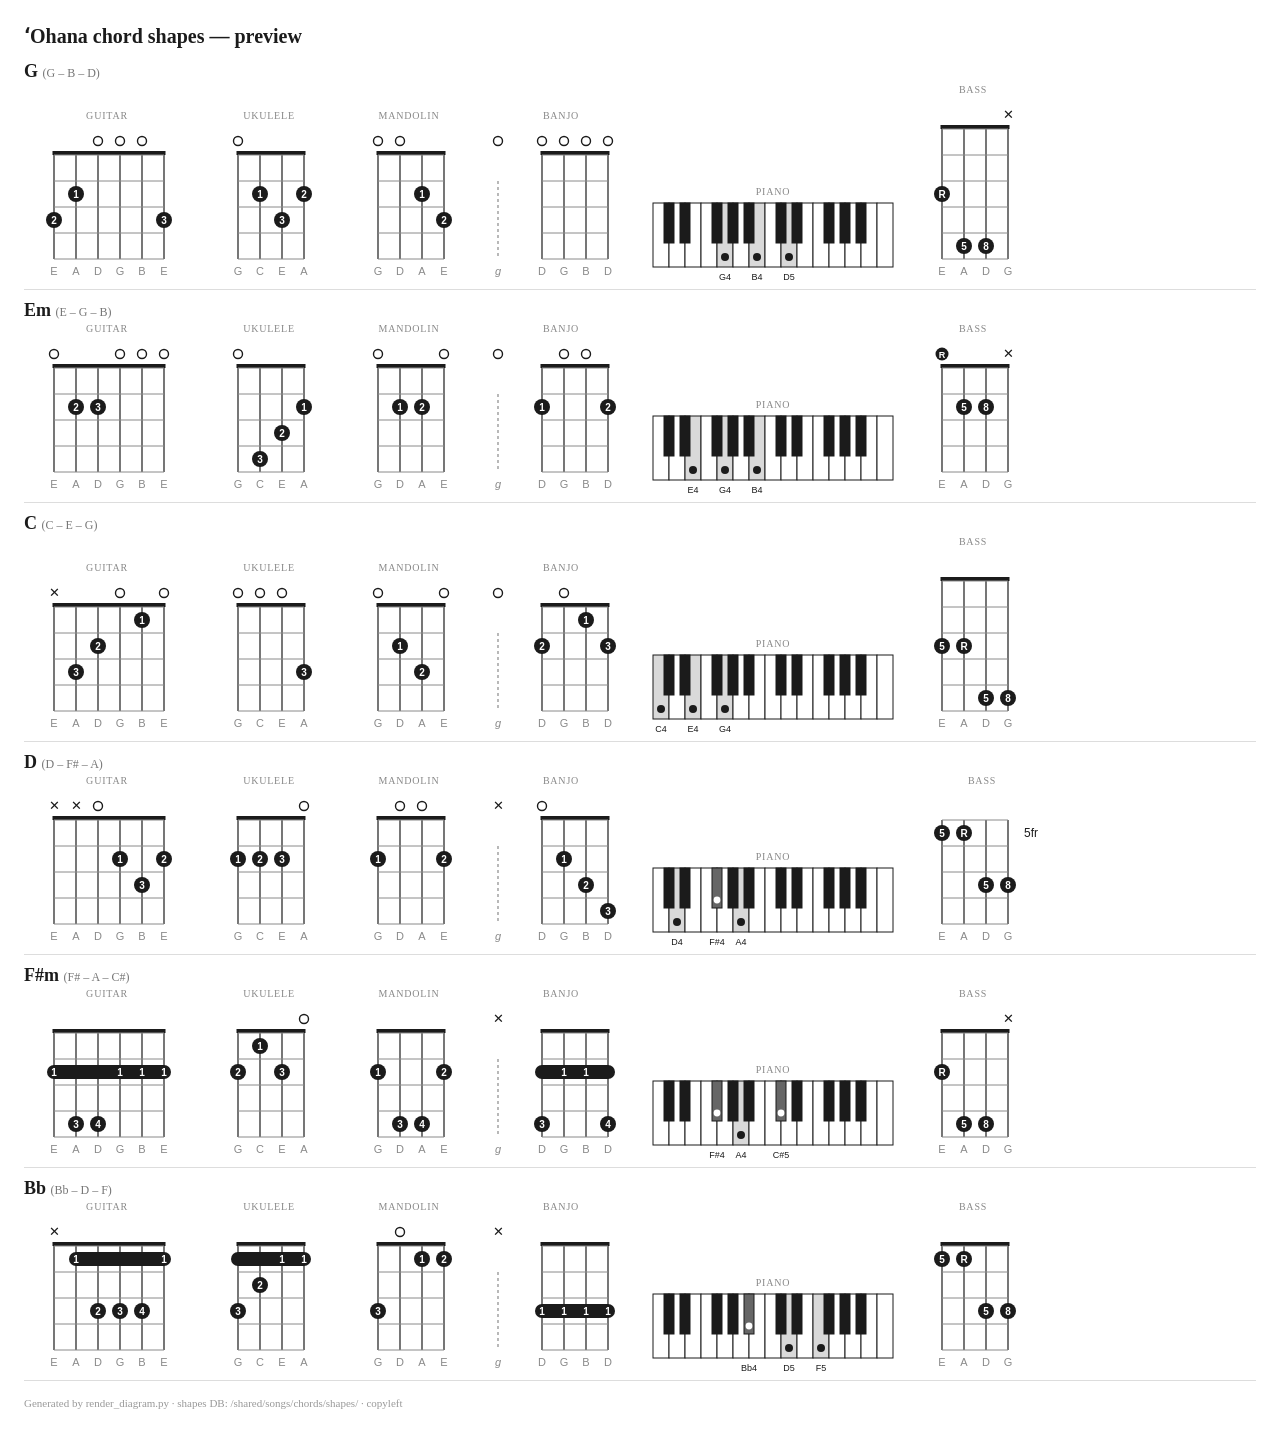
==== commit bd4b8612: "Second pass: visible CC0 → copyleft (GPL-3.0 code · CC BY-SA 4.0 content) — license law v2 — by the " ====
--- a/shapes/preview.html
+++ b/shapes/preview.html
@@ -17,5 +17,7 @@
 <section class="chord"><h2>D <small>(D – F# – A)</small></h2><div class="row"><figure class="d"><figcaption>guitar</figcaption><svg xmlns="http://www.w3.org/2000/svg" width="166" height="164" viewBox="0 0 166 164" font-family="Helvetica,Arial,sans-serif"><rect x="28.5" y="30" width="113" height="4" fill="#1b1b1b"/><line x1="30" y1="34" x2="30" y2="138" stroke="#1b1b1b" stroke-width="1.2"/><line x1="52" y1="34" x2="52" y2="138" stroke="#1b1b1b" stroke-width="1.2"/><line x1="74" y1="34" x2="74" y2="138" stroke="#1b1b1b" stroke-width="1.2"/><line x1="96" y1="34" x2="96" y2="138" stroke="#1b1b1b" stroke-width="1.2"/><line x1="118" y1="34" x2="118" y2="138" stroke="#1b1b1b" stroke-width="1.2"/><line x1="140" y1="34" x2="140" y2="138" stroke="#1b1b1b" stroke-width="1.2"/><line x1="30" y1="34" x2="140" y2="34" stroke="#8a8a8a" stroke-width="1"/><line x1="30" y1="60" x2="140" y2="60" stroke="#8a8a8a" stroke-width="1"/><line x1="30" y1="86" x2="140" y2="86" stroke="#8a8a8a" stroke-width="1"/><line x1="30" y1="112" x2="140" y2="112" stroke="#8a8a8a" stroke-width="1"/><line x1="30" y1="138" x2="140" y2="138" stroke="#8a8a8a" stroke-width="1"/><text x="30" y="24" font-size="13" fill="#1b1b1b" text-anchor="middle">&#10005;</text><text x="52" y="24" font-size="13" fill="#1b1b1b" text-anchor="middle">&#10005;</text><circle cx="74" cy="20" r="4.5" fill="none" stroke="#1b1b1b" stroke-width="1.4"/><circle cx="96" cy="73.0" r="8" fill="#1b1b1b"/><text x="96" y="76.5" font-size="10" fill="#fff" text-anchor="middle" font-weight="bold">1</text><circle cx="118" cy="99.0" r="8" fill="#1b1b1b"/><text x="118" y="102.5" font-size="10" fill="#fff" text-anchor="middle" font-weight="bold">3</text><circle cx="140" cy="73.0" r="8" fill="#1b1b1b"/><text x="140" y="76.5" font-size="10" fill="#fff" text-anchor="middle" font-weight="bold">2</text><text x="30" y="154" font-size="11" fill="#8a8a8a" text-anchor="middle">E</text><text x="52" y="154" font-size="11" fill="#8a8a8a" text-anchor="middle">A</text><text x="74" y="154" font-size="11" fill="#8a8a8a" text-anchor="middle">D</text><text x="96" y="154" font-size="11" fill="#8a8a8a" text-anchor="middle">G</text><text x="118" y="154" font-size="11" fill="#8a8a8a" text-anchor="middle">B</text><text x="140" y="154" font-size="11" fill="#8a8a8a" text-anchor="middle">E</text></svg></figure><figure class="d"><figcaption>ukulele</figcaption><svg xmlns="http://www.w3.org/2000/svg" width="122" height="164" viewBox="0 0 122 164" font-family="Helvetica,Arial,sans-serif"><rect x="28.5" y="30" width="69" height="4" fill="#1b1b1b"/><line x1="30" y1="34" x2="30" y2="138" stroke="#1b1b1b" stroke-width="1.2"/><line x1="52" y1="34" x2="52" y2="138" stroke="#1b1b1b" stroke-width="1.2"/><line x1="74" y1="34" x2="74" y2="138" stroke="#1b1b1b" stroke-width="1.2"/><line x1="96" y1="34" x2="96" y2="138" stroke="#1b1b1b" stroke-width="1.2"/><line x1="30" y1="34" x2="96" y2="34" stroke="#8a8a8a" stroke-width="1"/><line x1="30" y1="60" x2="96" y2="60" stroke="#8a8a8a" stroke-width="1"/><line x1="30" y1="86" x2="96" y2="86" stroke="#8a8a8a" stroke-width="1"/><line x1="30" y1="112" x2="96" y2="112" stroke="#8a8a8a" stroke-width="1"/><line x1="30" y1="138" x2="96" y2="138" stroke="#8a8a8a" stroke-width="1"/><circle cx="30" cy="73.0" r="8" fill="#1b1b1b"/><text x="30" y="76.5" font-size="10" fill="#fff" text-anchor="middle" font-weight="bold">1</text><circle cx="52" cy="73.0" r="8" fill="#1b1b1b"/><text x="52" y="76.5" font-size="10" fill="#fff" text-anchor="middle" font-weight="bold">2</text><circle cx="74" cy="73.0" r="8" fill="#1b1b1b"/><text x="74" y="76.5" font-size="10" fill="#fff" text-anchor="middle" font-weight="bold">3</text><circle cx="96" cy="20" r="4.5" fill="none" stroke="#1b1b1b" stroke-width="1.4"/><text x="30" y="154" font-size="11" fill="#8a8a8a" text-anchor="middle">G</text><text x="52" y="154" font-size="11" fill="#8a8a8a" text-anchor="middle">C</text><text x="74" y="154" font-size="11" fill="#8a8a8a" text-anchor="middle">E</text><text x="96" y="154" font-size="11" fill="#8a8a8a" text-anchor="middle">A</text></svg></figure><figure class="d"><figcaption>mandolin</figcaption><svg xmlns="http://www.w3.org/2000/svg" width="122" height="164" viewBox="0 0 122 164" font-family="Helvetica,Arial,sans-serif"><rect x="28.5" y="30" width="69" height="4" fill="#1b1b1b"/><line x1="30" y1="34" x2="30" y2="138" stroke="#1b1b1b" stroke-width="1.2"/><line x1="52" y1="34" x2="52" y2="138" stroke="#1b1b1b" stroke-width="1.2"/><line x1="74" y1="34" x2="74" y2="138" stroke="#1b1b1b" stroke-width="1.2"/><line x1="96" y1="34" x2="96" y2="138" stroke="#1b1b1b" stroke-width="1.2"/><line x1="30" y1="34" x2="96" y2="34" stroke="#8a8a8a" stroke-width="1"/><line x1="30" y1="60" x2="96" y2="60" stroke="#8a8a8a" stroke-width="1"/><line x1="30" y1="86" x2="96" y2="86" stroke="#8a8a8a" stroke-width="1"/><line x1="30" y1="112" x2="96" y2="112" stroke="#8a8a8a" stroke-width="1"/><line x1="30" y1="138" x2="96" y2="138" stroke="#8a8a8a" stroke-width="1"/><circle cx="30" cy="73.0" r="8" fill="#1b1b1b"/><text x="30" y="76.5" font-size="10" fill="#fff" text-anchor="middle" font-weight="bold">1</text><circle cx="52" cy="20" r="4.5" fill="none" stroke="#1b1b1b" stroke-width="1.4"/><circle cx="74" cy="20" r="4.5" fill="none" stroke="#1b1b1b" stroke-width="1.4"/><circle cx="96" cy="73.0" r="8" fill="#1b1b1b"/><text x="96" y="76.5" font-size="10" fill="#fff" text-anchor="middle" font-weight="bold">2</text><text x="30" y="154" font-size="11" fill="#8a8a8a" text-anchor="middle">G</text><text x="52" y="154" font-size="11" fill="#8a8a8a" text-anchor="middle">D</text><text x="74" y="154" font-size="11" fill="#8a8a8a" text-anchor="middle">A</text><text x="96" y="154" font-size="11" fill="#8a8a8a" text-anchor="middle">E</text></svg></figure><figure class="d"><figcaption>banjo</figcaption><svg data-banjo="1" xmlns="http://www.w3.org/2000/svg" width="146.0" height="164" viewBox="0 0 146.0 164" font-family="Helvetica,Arial,sans-serif"><line x1="10" y1="60.0" x2="10" y2="138.0" stroke="#8a8a8a" stroke-width="1.2" stroke-dasharray="3,3"/><text x="10" y="24" font-size="13" fill="#1b1b1b" text-anchor="middle">&#10005;</text><text x="10" y="154.0" font-size="11" fill="#8a8a8a" text-anchor="middle" font-style="italic">g</text><g transform="translate(24,0)"><rect x="28.5" y="30" width="69" height="4" fill="#1b1b1b"/><line x1="30" y1="34" x2="30" y2="138" stroke="#1b1b1b" stroke-width="1.2"/><line x1="52" y1="34" x2="52" y2="138" stroke="#1b1b1b" stroke-width="1.2"/><line x1="74" y1="34" x2="74" y2="138" stroke="#1b1b1b" stroke-width="1.2"/><line x1="96" y1="34" x2="96" y2="138" stroke="#1b1b1b" stroke-width="1.2"/><line x1="30" y1="34" x2="96" y2="34" stroke="#8a8a8a" stroke-width="1"/><line x1="30" y1="60" x2="96" y2="60" stroke="#8a8a8a" stroke-width="1"/><line x1="30" y1="86" x2="96" y2="86" stroke="#8a8a8a" stroke-width="1"/><line x1="30" y1="112" x2="96" y2="112" stroke="#8a8a8a" stroke-width="1"/><line x1="30" y1="138" x2="96" y2="138" stroke="#8a8a8a" stroke-width="1"/><circle cx="30" cy="20" r="4.5" fill="none" stroke="#1b1b1b" stroke-width="1.4"/><circle cx="52" cy="73.0" r="8" fill="#1b1b1b"/><text x="52" y="76.5" font-size="10" fill="#fff" text-anchor="middle" font-weight="bold">1</text><circle cx="74" cy="99.0" r="8" fill="#1b1b1b"/><text x="74" y="102.5" font-size="10" fill="#fff" text-anchor="middle" font-weight="bold">2</text><circle cx="96" cy="125.0" r="8" fill="#1b1b1b"/><text x="96" y="128.5" font-size="10" fill="#fff" text-anchor="middle" font-weight="bold">3</text><text x="30" y="154" font-size="11" fill="#8a8a8a" text-anchor="middle">D</text><text x="52" y="154" font-size="11" fill="#8a8a8a" text-anchor="middle">G</text><text x="74" y="154" font-size="11" fill="#8a8a8a" text-anchor="middle">B</text><text x="96" y="154" font-size="11" fill="#8a8a8a" text-anchor="middle">D</text></g></svg></figure><figure class="d"><figcaption>piano</figcaption><svg xmlns="http://www.w3.org/2000/svg" width="242" height="88" viewBox="0 0 242 88" font-family="Helvetica,Arial,sans-serif"><rect x="1" y="6" width="16" height="64" fill="#fff" stroke="#1b1b1b" stroke-width="1"/><rect x="17" y="6" width="16" height="64" fill="#d9d9d9" stroke="#1b1b1b" stroke-width="1"/><circle cx="25.0" cy="60" r="4" fill="#1b1b1b"/><text x="25.0" y="83" font-size="9" fill="#1b1b1b" text-anchor="middle">D4</text><rect x="33" y="6" width="16" height="64" fill="#fff" stroke="#1b1b1b" stroke-width="1"/><rect x="49" y="6" width="16" height="64" fill="#fff" stroke="#1b1b1b" stroke-width="1"/><rect x="65" y="6" width="16" height="64" fill="#fff" stroke="#1b1b1b" stroke-width="1"/><rect x="81" y="6" width="16" height="64" fill="#d9d9d9" stroke="#1b1b1b" stroke-width="1"/><circle cx="89.0" cy="60" r="4" fill="#1b1b1b"/><text x="89.0" y="83" font-size="9" fill="#1b1b1b" text-anchor="middle">A4</text><rect x="97" y="6" width="16" height="64" fill="#fff" stroke="#1b1b1b" stroke-width="1"/><rect x="113" y="6" width="16" height="64" fill="#fff" stroke="#1b1b1b" stroke-width="1"/><rect x="129" y="6" width="16" height="64" fill="#fff" stroke="#1b1b1b" stroke-width="1"/><rect x="145" y="6" width="16" height="64" fill="#fff" stroke="#1b1b1b" stroke-width="1"/><rect x="161" y="6" width="16" height="64" fill="#fff" stroke="#1b1b1b" stroke-width="1"/><rect x="177" y="6" width="16" height="64" fill="#fff" stroke="#1b1b1b" stroke-width="1"/><rect x="193" y="6" width="16" height="64" fill="#fff" stroke="#1b1b1b" stroke-width="1"/><rect x="209" y="6" width="16" height="64" fill="#fff" stroke="#1b1b1b" stroke-width="1"/><rect x="225" y="6" width="16" height="64" fill="#fff" stroke="#1b1b1b" stroke-width="1"/><rect x="12.0" y="6" width="10" height="40" fill="#1b1b1b" stroke="#1b1b1b" stroke-width="1"/><rect x="28.0" y="6" width="10" height="40" fill="#1b1b1b" stroke="#1b1b1b" stroke-width="1"/><rect x="60.0" y="6" width="10" height="40" fill="#666" stroke="#1b1b1b" stroke-width="1"/><circle cx="65" cy="38" r="3.4" fill="#fff"/><text x="65" y="83" font-size="9" fill="#1b1b1b" text-anchor="middle">F#4</text><rect x="76.0" y="6" width="10" height="40" fill="#1b1b1b" stroke="#1b1b1b" stroke-width="1"/><rect x="92.0" y="6" width="10" height="40" fill="#1b1b1b" stroke="#1b1b1b" stroke-width="1"/><rect x="124.0" y="6" width="10" height="40" fill="#1b1b1b" stroke="#1b1b1b" stroke-width="1"/><rect x="140.0" y="6" width="10" height="40" fill="#1b1b1b" stroke="#1b1b1b" stroke-width="1"/><rect x="172.0" y="6" width="10" height="40" fill="#1b1b1b" stroke="#1b1b1b" stroke-width="1"/><rect x="188.0" y="6" width="10" height="40" fill="#1b1b1b" stroke="#1b1b1b" stroke-width="1"/><rect x="204.0" y="6" width="10" height="40" fill="#1b1b1b" stroke="#1b1b1b" stroke-width="1"/></svg></figure><figure class="d"><figcaption>bass</figcaption><svg xmlns="http://www.w3.org/2000/svg" width="140" height="164" viewBox="0 0 140 164" font-family="Helvetica,Arial,sans-serif"><text x="112" y="51.0" font-size="12" fill="#1b1b1b" text-anchor="start">5fr</text><line x1="30" y1="34" x2="30" y2="138" stroke="#1b1b1b" stroke-width="1.2"/><line x1="52" y1="34" x2="52" y2="138" stroke="#1b1b1b" stroke-width="1.2"/><line x1="74" y1="34" x2="74" y2="138" stroke="#1b1b1b" stroke-width="1.2"/><line x1="96" y1="34" x2="96" y2="138" stroke="#1b1b1b" stroke-width="1.2"/><line x1="30" y1="34" x2="96" y2="34" stroke="#8a8a8a" stroke-width="1"/><line x1="30" y1="60" x2="96" y2="60" stroke="#8a8a8a" stroke-width="1"/><line x1="30" y1="86" x2="96" y2="86" stroke="#8a8a8a" stroke-width="1"/><line x1="30" y1="112" x2="96" y2="112" stroke="#8a8a8a" stroke-width="1"/><line x1="30" y1="138" x2="96" y2="138" stroke="#8a8a8a" stroke-width="1"/><circle cx="30" cy="47.0" r="8" fill="#1b1b1b"/><text x="30" y="50.5" font-size="10" fill="#fff" text-anchor="middle" font-weight="bold">5</text><circle cx="52" cy="47.0" r="8" fill="#1b1b1b"/><text x="52" y="50.5" font-size="10" fill="#fff" text-anchor="middle" font-weight="bold">R</text><circle cx="74" cy="99.0" r="8" fill="#1b1b1b"/><text x="74" y="102.5" font-size="10" fill="#fff" text-anchor="middle" font-weight="bold">5</text><circle cx="96" cy="99.0" r="8" fill="#1b1b1b"/><text x="96" y="102.5" font-size="10" fill="#fff" text-anchor="middle" font-weight="bold">8</text><text x="30" y="154" font-size="11" fill="#8a8a8a" text-anchor="middle">E</text><text x="52" y="154" font-size="11" fill="#8a8a8a" text-anchor="middle">A</text><text x="74" y="154" font-size="11" fill="#8a8a8a" text-anchor="middle">D</text><text x="96" y="154" font-size="11" fill="#8a8a8a" text-anchor="middle">G</text></svg></figure></div></section>
 <section class="chord"><h2>F#m <small>(F# – A – C#)</small></h2><div class="row"><figure class="d"><figcaption>guitar</figcaption><svg xmlns="http://www.w3.org/2000/svg" width="166" height="164" viewBox="0 0 166 164" font-family="Helvetica,Arial,sans-serif"><rect x="28.5" y="30" width="113" height="4" fill="#1b1b1b"/><line x1="30" y1="34" x2="30" y2="138" stroke="#1b1b1b" stroke-width="1.2"/><line x1="52" y1="34" x2="52" y2="138" stroke="#1b1b1b" stroke-width="1.2"/><line x1="74" y1="34" x2="74" y2="138" stroke="#1b1b1b" stroke-width="1.2"/><line x1="96" y1="34" x2="96" y2="138" stroke="#1b1b1b" stroke-width="1.2"/><line x1="118" y1="34" x2="118" y2="138" stroke="#1b1b1b" stroke-width="1.2"/><line x1="140" y1="34" x2="140" y2="138" stroke="#1b1b1b" stroke-width="1.2"/><line x1="30" y1="34" x2="140" y2="34" stroke="#8a8a8a" stroke-width="1"/><line x1="30" y1="60" x2="140" y2="60" stroke="#8a8a8a" stroke-width="1"/><line x1="30" y1="86" x2="140" y2="86" stroke="#8a8a8a" stroke-width="1"/><line x1="30" y1="112" x2="140" y2="112" stroke="#8a8a8a" stroke-width="1"/><line x1="30" y1="138" x2="140" y2="138" stroke="#8a8a8a" stroke-width="1"/><rect x="23" y="66.0" width="124" height="14" rx="7" fill="#1b1b1b"/><text x="30" y="76.5" font-size="10" fill="#fff" text-anchor="middle" font-weight="bold">1</text><circle cx="52" cy="125.0" r="8" fill="#1b1b1b"/><text x="52" y="128.5" font-size="10" fill="#fff" text-anchor="middle" font-weight="bold">3</text><circle cx="74" cy="125.0" r="8" fill="#1b1b1b"/><text x="74" y="128.5" font-size="10" fill="#fff" text-anchor="middle" font-weight="bold">4</text><text x="96" y="76.5" font-size="10" fill="#fff" text-anchor="middle" font-weight="bold">1</text><text x="118" y="76.5" font-size="10" fill="#fff" text-anchor="middle" font-weight="bold">1</text><text x="140" y="76.5" font-size="10" fill="#fff" text-anchor="middle" font-weight="bold">1</text><text x="30" y="154" font-size="11" fill="#8a8a8a" text-anchor="middle">E</text><text x="52" y="154" font-size="11" fill="#8a8a8a" text-anchor="middle">A</text><text x="74" y="154" font-size="11" fill="#8a8a8a" text-anchor="middle">D</text><text x="96" y="154" font-size="11" fill="#8a8a8a" text-anchor="middle">G</text><text x="118" y="154" font-size="11" fill="#8a8a8a" text-anchor="middle">B</text><text x="140" y="154" font-size="11" fill="#8a8a8a" text-anchor="middle">E</text></svg></figure><figure class="d"><figcaption>ukulele</figcaption><svg xmlns="http://www.w3.org/2000/svg" width="122" height="164" viewBox="0 0 122 164" font-family="Helvetica,Arial,sans-serif"><rect x="28.5" y="30" width="69" height="4" fill="#1b1b1b"/><line x1="30" y1="34" x2="30" y2="138" stroke="#1b1b1b" stroke-width="1.2"/><line x1="52" y1="34" x2="52" y2="138" stroke="#1b1b1b" stroke-width="1.2"/><line x1="74" y1="34" x2="74" y2="138" stroke="#1b1b1b" stroke-width="1.2"/><line x1="96" y1="34" x2="96" y2="138" stroke="#1b1b1b" stroke-width="1.2"/><line x1="30" y1="34" x2="96" y2="34" stroke="#8a8a8a" stroke-width="1"/><line x1="30" y1="60" x2="96" y2="60" stroke="#8a8a8a" stroke-width="1"/><line x1="30" y1="86" x2="96" y2="86" stroke="#8a8a8a" stroke-width="1"/><line x1="30" y1="112" x2="96" y2="112" stroke="#8a8a8a" stroke-width="1"/><line x1="30" y1="138" x2="96" y2="138" stroke="#8a8a8a" stroke-width="1"/><circle cx="30" cy="73.0" r="8" fill="#1b1b1b"/><text x="30" y="76.5" font-size="10" fill="#fff" text-anchor="middle" font-weight="bold">2</text><circle cx="52" cy="47.0" r="8" fill="#1b1b1b"/><text x="52" y="50.5" font-size="10" fill="#fff" text-anchor="middle" font-weight="bold">1</text><circle cx="74" cy="73.0" r="8" fill="#1b1b1b"/><text x="74" y="76.5" font-size="10" fill="#fff" text-anchor="middle" font-weight="bold">3</text><circle cx="96" cy="20" r="4.5" fill="none" stroke="#1b1b1b" stroke-width="1.4"/><text x="30" y="154" font-size="11" fill="#8a8a8a" text-anchor="middle">G</text><text x="52" y="154" font-size="11" fill="#8a8a8a" text-anchor="middle">C</text><text x="74" y="154" font-size="11" fill="#8a8a8a" text-anchor="middle">E</text><text x="96" y="154" font-size="11" fill="#8a8a8a" text-anchor="middle">A</text></svg></figure><figure class="d"><figcaption>mandolin</figcaption><svg xmlns="http://www.w3.org/2000/svg" width="122" height="164" viewBox="0 0 122 164" font-family="Helvetica,Arial,sans-serif"><rect x="28.5" y="30" width="69" height="4" fill="#1b1b1b"/><line x1="30" y1="34" x2="30" y2="138" stroke="#1b1b1b" stroke-width="1.2"/><line x1="52" y1="34" x2="52" y2="138" stroke="#1b1b1b" stroke-width="1.2"/><line x1="74" y1="34" x2="74" y2="138" stroke="#1b1b1b" stroke-width="1.2"/><line x1="96" y1="34" x2="96" y2="138" stroke="#1b1b1b" stroke-width="1.2"/><line x1="30" y1="34" x2="96" y2="34" stroke="#8a8a8a" stroke-width="1"/><line x1="30" y1="60" x2="96" y2="60" stroke="#8a8a8a" stroke-width="1"/><line x1="30" y1="86" x2="96" y2="86" stroke="#8a8a8a" stroke-width="1"/><line x1="30" y1="112" x2="96" y2="112" stroke="#8a8a8a" stroke-width="1"/><line x1="30" y1="138" x2="96" y2="138" stroke="#8a8a8a" stroke-width="1"/><circle cx="30" cy="73.0" r="8" fill="#1b1b1b"/><text x="30" y="76.5" font-size="10" fill="#fff" text-anchor="middle" font-weight="bold">1</text><circle cx="52" cy="125.0" r="8" fill="#1b1b1b"/><text x="52" y="128.5" font-size="10" fill="#fff" text-anchor="middle" font-weight="bold">3</text><circle cx="74" cy="125.0" r="8" fill="#1b1b1b"/><text x="74" y="128.5" font-size="10" fill="#fff" text-anchor="middle" font-weight="bold">4</text><circle cx="96" cy="73.0" r="8" fill="#1b1b1b"/><text x="96" y="76.5" font-size="10" fill="#fff" text-anchor="middle" font-weight="bold">2</text><text x="30" y="154" font-size="11" fill="#8a8a8a" text-anchor="middle">G</text><text x="52" y="154" font-size="11" fill="#8a8a8a" text-anchor="middle">D</text><text x="74" y="154" font-size="11" fill="#8a8a8a" text-anchor="middle">A</text><text x="96" y="154" font-size="11" fill="#8a8a8a" text-anchor="middle">E</text></svg></figure><figure class="d"><figcaption>banjo</figcaption><svg data-banjo="1" xmlns="http://www.w3.org/2000/svg" width="146.0" height="164" viewBox="0 0 146.0 164" font-family="Helvetica,Arial,sans-serif"><line x1="10" y1="60.0" x2="10" y2="138.0" stroke="#8a8a8a" stroke-width="1.2" stroke-dasharray="3,3"/><text x="10" y="24" font-size="13" fill="#1b1b1b" text-anchor="middle">&#10005;</text><text x="10" y="154.0" font-size="11" fill="#8a8a8a" text-anchor="middle" font-style="italic">g</text><g transform="translate(24,0)"><rect x="28.5" y="30" width="69" height="4" fill="#1b1b1b"/><line x1="30" y1="34" x2="30" y2="138" stroke="#1b1b1b" stroke-width="1.2"/><line x1="52" y1="34" x2="52" y2="138" stroke="#1b1b1b" stroke-width="1.2"/><line x1="74" y1="34" x2="74" y2="138" stroke="#1b1b1b" stroke-width="1.2"/><line x1="96" y1="34" x2="96" y2="138" stroke="#1b1b1b" stroke-width="1.2"/><line x1="30" y1="34" x2="96" y2="34" stroke="#8a8a8a" stroke-width="1"/><line x1="30" y1="60" x2="96" y2="60" stroke="#8a8a8a" stroke-width="1"/><line x1="30" y1="86" x2="96" y2="86" stroke="#8a8a8a" stroke-width="1"/><line x1="30" y1="112" x2="96" y2="112" stroke="#8a8a8a" stroke-width="1"/><line x1="30" y1="138" x2="96" y2="138" stroke="#8a8a8a" stroke-width="1"/><rect x="23" y="66.0" width="80" height="14" rx="7" fill="#1b1b1b"/><circle cx="30" cy="125.0" r="8" fill="#1b1b1b"/><text x="30" y="128.5" font-size="10" fill="#fff" text-anchor="middle" font-weight="bold">3</text><text x="52" y="76.5" font-size="10" fill="#fff" text-anchor="middle" font-weight="bold">1</text><text x="74" y="76.5" font-size="10" fill="#fff" text-anchor="middle" font-weight="bold">1</text><circle cx="96" cy="125.0" r="8" fill="#1b1b1b"/><text x="96" y="128.5" font-size="10" fill="#fff" text-anchor="middle" font-weight="bold">4</text><text x="30" y="154" font-size="11" fill="#8a8a8a" text-anchor="middle">D</text><text x="52" y="154" font-size="11" fill="#8a8a8a" text-anchor="middle">G</text><text x="74" y="154" font-size="11" fill="#8a8a8a" text-anchor="middle">B</text><text x="96" y="154" font-size="11" fill="#8a8a8a" text-anchor="middle">D</text></g></svg></figure><figure class="d"><figcaption>piano</figcaption><svg xmlns="http://www.w3.org/2000/svg" width="242" height="88" viewBox="0 0 242 88" font-family="Helvetica,Arial,sans-serif"><rect x="1" y="6" width="16" height="64" fill="#fff" stroke="#1b1b1b" stroke-width="1"/><rect x="17" y="6" width="16" height="64" fill="#fff" stroke="#1b1b1b" stroke-width="1"/><rect x="33" y="6" width="16" height="64" fill="#fff" stroke="#1b1b1b" stroke-width="1"/><rect x="49" y="6" width="16" height="64" fill="#fff" stroke="#1b1b1b" stroke-width="1"/><rect x="65" y="6" width="16" height="64" fill="#fff" stroke="#1b1b1b" stroke-width="1"/><rect x="81" y="6" width="16" height="64" fill="#d9d9d9" stroke="#1b1b1b" stroke-width="1"/><circle cx="89.0" cy="60" r="4" fill="#1b1b1b"/><text x="89.0" y="83" font-size="9" fill="#1b1b1b" text-anchor="middle">A4</text><rect x="97" y="6" width="16" height="64" fill="#fff" stroke="#1b1b1b" stroke-width="1"/><rect x="113" y="6" width="16" height="64" fill="#fff" stroke="#1b1b1b" stroke-width="1"/><rect x="129" y="6" width="16" height="64" fill="#fff" stroke="#1b1b1b" stroke-width="1"/><rect x="145" y="6" width="16" height="64" fill="#fff" stroke="#1b1b1b" stroke-width="1"/><rect x="161" y="6" width="16" height="64" fill="#fff" stroke="#1b1b1b" stroke-width="1"/><rect x="177" y="6" width="16" height="64" fill="#fff" stroke="#1b1b1b" stroke-width="1"/><rect x="193" y="6" width="16" height="64" fill="#fff" stroke="#1b1b1b" stroke-width="1"/><rect x="209" y="6" width="16" height="64" fill="#fff" stroke="#1b1b1b" stroke-width="1"/><rect x="225" y="6" width="16" height="64" fill="#fff" stroke="#1b1b1b" stroke-width="1"/><rect x="12.0" y="6" width="10" height="40" fill="#1b1b1b" stroke="#1b1b1b" stroke-width="1"/><rect x="28.0" y="6" width="10" height="40" fill="#1b1b1b" stroke="#1b1b1b" stroke-width="1"/><rect x="60.0" y="6" width="10" height="40" fill="#666" stroke="#1b1b1b" stroke-width="1"/><circle cx="65" cy="38" r="3.4" fill="#fff"/><text x="65" y="83" font-size="9" fill="#1b1b1b" text-anchor="middle">F#4</text><rect x="76.0" y="6" width="10" height="40" fill="#1b1b1b" stroke="#1b1b1b" stroke-width="1"/><rect x="92.0" y="6" width="10" height="40" fill="#1b1b1b" stroke="#1b1b1b" stroke-width="1"/><rect x="124.0" y="6" width="10" height="40" fill="#666" stroke="#1b1b1b" stroke-width="1"/><circle cx="129" cy="38" r="3.4" fill="#fff"/><text x="129" y="83" font-size="9" fill="#1b1b1b" text-anchor="middle">C#5</text><rect x="140.0" y="6" width="10" height="40" fill="#1b1b1b" stroke="#1b1b1b" stroke-width="1"/><rect x="172.0" y="6" width="10" height="40" fill="#1b1b1b" stroke="#1b1b1b" stroke-width="1"/><rect x="188.0" y="6" width="10" height="40" fill="#1b1b1b" stroke="#1b1b1b" stroke-width="1"/><rect x="204.0" y="6" width="10" height="40" fill="#1b1b1b" stroke="#1b1b1b" stroke-width="1"/></svg></figure><figure class="d"><figcaption>bass</figcaption><svg xmlns="http://www.w3.org/2000/svg" width="122" height="164" viewBox="0 0 122 164" font-family="Helvetica,Arial,sans-serif"><rect x="28.5" y="30" width="69" height="4" fill="#1b1b1b"/><line x1="30" y1="34" x2="30" y2="138" stroke="#1b1b1b" stroke-width="1.2"/><line x1="52" y1="34" x2="52" y2="138" stroke="#1b1b1b" stroke-width="1.2"/><line x1="74" y1="34" x2="74" y2="138" stroke="#1b1b1b" stroke-width="1.2"/><line x1="96" y1="34" x2="96" y2="138" stroke="#1b1b1b" stroke-width="1.2"/><line x1="30" y1="34" x2="96" y2="34" stroke="#8a8a8a" stroke-width="1"/><line x1="30" y1="60" x2="96" y2="60" stroke="#8a8a8a" stroke-width="1"/><line x1="30" y1="86" x2="96" y2="86" stroke="#8a8a8a" stroke-width="1"/><line x1="30" y1="112" x2="96" y2="112" stroke="#8a8a8a" stroke-width="1"/><line x1="30" y1="138" x2="96" y2="138" stroke="#8a8a8a" stroke-width="1"/><circle cx="30" cy="73.0" r="8" fill="#1b1b1b"/><text x="30" y="76.5" font-size="10" fill="#fff" text-anchor="middle" font-weight="bold">R</text><circle cx="52" cy="125.0" r="8" fill="#1b1b1b"/><text x="52" y="128.5" font-size="10" fill="#fff" text-anchor="middle" font-weight="bold">5</text><circle cx="74" cy="125.0" r="8" fill="#1b1b1b"/><text x="74" y="128.5" font-size="10" fill="#fff" text-anchor="middle" font-weight="bold">8</text><text x="96" y="24" font-size="13" fill="#1b1b1b" text-anchor="middle">&#10005;</text><text x="30" y="154" font-size="11" fill="#8a8a8a" text-anchor="middle">E</text><text x="52" y="154" font-size="11" fill="#8a8a8a" text-anchor="middle">A</text><text x="74" y="154" font-size="11" fill="#8a8a8a" text-anchor="middle">D</text><text x="96" y="154" font-size="11" fill="#8a8a8a" text-anchor="middle">G</text></svg></figure></div></section>
 <section class="chord"><h2>Bb <small>(Bb – D – F)</small></h2><div class="row"><figure class="d"><figcaption>guitar</figcaption><svg xmlns="http://www.w3.org/2000/svg" width="166" height="164" viewBox="0 0 166 164" font-family="Helvetica,Arial,sans-serif"><rect x="28.5" y="30" width="113" height="4" fill="#1b1b1b"/><line x1="30" y1="34" x2="30" y2="138" stroke="#1b1b1b" stroke-width="1.2"/><line x1="52" y1="34" x2="52" y2="138" stroke="#1b1b1b" stroke-width="1.2"/><line x1="74" y1="34" x2="74" y2="138" stroke="#1b1b1b" stroke-width="1.2"/><line x1="96" y1="34" x2="96" y2="138" stroke="#1b1b1b" stroke-width="1.2"/><line x1="118" y1="34" x2="118" y2="138" stroke="#1b1b1b" stroke-width="1.2"/><line x1="140" y1="34" x2="140" y2="138" stroke="#1b1b1b" stroke-width="1.2"/><line x1="30" y1="34" x2="140" y2="34" stroke="#8a8a8a" stroke-width="1"/><line x1="30" y1="60" x2="140" y2="60" stroke="#8a8a8a" stroke-width="1"/><line x1="30" y1="86" x2="140" y2="86" stroke="#8a8a8a" stroke-width="1"/><line x1="30" y1="112" x2="140" y2="112" stroke="#8a8a8a" stroke-width="1"/><line x1="30" y1="138" x2="140" y2="138" stroke="#8a8a8a" stroke-width="1"/><rect x="45" y="40.0" width="102" height="14" rx="7" fill="#1b1b1b"/><text x="30" y="24" font-size="13" fill="#1b1b1b" text-anchor="middle">&#10005;</text><text x="52" y="50.5" font-size="10" fill="#fff" text-anchor="middle" font-weight="bold">1</text><circle cx="74" cy="99.0" r="8" fill="#1b1b1b"/><text x="74" y="102.5" font-size="10" fill="#fff" text-anchor="middle" font-weight="bold">2</text><circle cx="96" cy="99.0" r="8" fill="#1b1b1b"/><text x="96" y="102.5" font-size="10" fill="#fff" text-anchor="middle" font-weight="bold">3</text><circle cx="118" cy="99.0" r="8" fill="#1b1b1b"/><text x="118" y="102.5" font-size="10" fill="#fff" text-anchor="middle" font-weight="bold">4</text><text x="140" y="50.5" font-size="10" fill="#fff" text-anchor="middle" font-weight="bold">1</text><text x="30" y="154" font-size="11" fill="#8a8a8a" text-anchor="middle">E</text><text x="52" y="154" font-size="11" fill="#8a8a8a" text-anchor="middle">A</text><text x="74" y="154" font-size="11" fill="#8a8a8a" text-anchor="middle">D</text><text x="96" y="154" font-size="11" fill="#8a8a8a" text-anchor="middle">G</text><text x="118" y="154" font-size="11" fill="#8a8a8a" text-anchor="middle">B</text><text x="140" y="154" font-size="11" fill="#8a8a8a" text-anchor="middle">E</text></svg></figure><figure class="d"><figcaption>ukulele</figcaption><svg xmlns="http://www.w3.org/2000/svg" width="122" height="164" viewBox="0 0 122 164" font-family="Helvetica,Arial,sans-serif"><rect x="28.5" y="30" width="69" height="4" fill="#1b1b1b"/><line x1="30" y1="34" x2="30" y2="138" stroke="#1b1b1b" stroke-width="1.2"/><line x1="52" y1="34" x2="52" y2="138" stroke="#1b1b1b" stroke-width="1.2"/><line x1="74" y1="34" x2="74" y2="138" stroke="#1b1b1b" stroke-width="1.2"/><line x1="96" y1="34" x2="96" y2="138" stroke="#1b1b1b" stroke-width="1.2"/><line x1="30" y1="34" x2="96" y2="34" stroke="#8a8a8a" stroke-width="1"/><line x1="30" y1="60" x2="96" y2="60" stroke="#8a8a8a" stroke-width="1"/><line x1="30" y1="86" x2="96" y2="86" stroke="#8a8a8a" stroke-width="1"/><line x1="30" y1="112" x2="96" y2="112" stroke="#8a8a8a" stroke-width="1"/><line x1="30" y1="138" x2="96" y2="138" stroke="#8a8a8a" stroke-width="1"/><rect x="23" y="40.0" width="80" height="14" rx="7" fill="#1b1b1b"/><circle cx="30" cy="99.0" r="8" fill="#1b1b1b"/><text x="30" y="102.5" font-size="10" fill="#fff" text-anchor="middle" font-weight="bold">3</text><circle cx="52" cy="73.0" r="8" fill="#1b1b1b"/><text x="52" y="76.5" font-size="10" fill="#fff" text-anchor="middle" font-weight="bold">2</text><text x="74" y="50.5" font-size="10" fill="#fff" text-anchor="middle" font-weight="bold">1</text><text x="96" y="50.5" font-size="10" fill="#fff" text-anchor="middle" font-weight="bold">1</text><text x="30" y="154" font-size="11" fill="#8a8a8a" text-anchor="middle">G</text><text x="52" y="154" font-size="11" fill="#8a8a8a" text-anchor="middle">C</text><text x="74" y="154" font-size="11" fill="#8a8a8a" text-anchor="middle">E</text><text x="96" y="154" font-size="11" fill="#8a8a8a" text-anchor="middle">A</text></svg></figure><figure class="d"><figcaption>mandolin</figcaption><svg xmlns="http://www.w3.org/2000/svg" width="122" height="164" viewBox="0 0 122 164" font-family="Helvetica,Arial,sans-serif"><rect x="28.5" y="30" width="69" height="4" fill="#1b1b1b"/><line x1="30" y1="34" x2="30" y2="138" stroke="#1b1b1b" stroke-width="1.2"/><line x1="52" y1="34" x2="52" y2="138" stroke="#1b1b1b" stroke-width="1.2"/><line x1="74" y1="34" x2="74" y2="138" stroke="#1b1b1b" stroke-width="1.2"/><line x1="96" y1="34" x2="96" y2="138" stroke="#1b1b1b" stroke-width="1.2"/><line x1="30" y1="34" x2="96" y2="34" stroke="#8a8a8a" stroke-width="1"/><line x1="30" y1="60" x2="96" y2="60" stroke="#8a8a8a" stroke-width="1"/><line x1="30" y1="86" x2="96" y2="86" stroke="#8a8a8a" stroke-width="1"/><line x1="30" y1="112" x2="96" y2="112" stroke="#8a8a8a" stroke-width="1"/><line x1="30" y1="138" x2="96" y2="138" stroke="#8a8a8a" stroke-width="1"/><circle cx="30" cy="99.0" r="8" fill="#1b1b1b"/><text x="30" y="102.5" font-size="10" fill="#fff" text-anchor="middle" font-weight="bold">3</text><circle cx="52" cy="20" r="4.5" fill="none" stroke="#1b1b1b" stroke-width="1.4"/><circle cx="74" cy="47.0" r="8" fill="#1b1b1b"/><text x="74" y="50.5" font-size="10" fill="#fff" text-anchor="middle" font-weight="bold">1</text><circle cx="96" cy="47.0" r="8" fill="#1b1b1b"/><text x="96" y="50.5" font-size="10" fill="#fff" text-anchor="middle" font-weight="bold">2</text><text x="30" y="154" font-size="11" fill="#8a8a8a" text-anchor="middle">G</text><text x="52" y="154" font-size="11" fill="#8a8a8a" text-anchor="middle">D</text><text x="74" y="154" font-size="11" fill="#8a8a8a" text-anchor="middle">A</text><text x="96" y="154" font-size="11" fill="#8a8a8a" text-anchor="middle">E</text></svg></figure><figure class="d"><figcaption>banjo</figcaption><svg data-banjo="1" xmlns="http://www.w3.org/2000/svg" width="146.0" height="164" viewBox="0 0 146.0 164" font-family="Helvetica,Arial,sans-serif"><line x1="10" y1="60.0" x2="10" y2="138.0" stroke="#8a8a8a" stroke-width="1.2" stroke-dasharray="3,3"/><text x="10" y="24" font-size="13" fill="#1b1b1b" text-anchor="middle">&#10005;</text><text x="10" y="154.0" font-size="11" fill="#8a8a8a" text-anchor="middle" font-style="italic">g</text><g transform="translate(24,0)"><rect x="28.5" y="30" width="69" height="4" fill="#1b1b1b"/><line x1="30" y1="34" x2="30" y2="138" stroke="#1b1b1b" stroke-width="1.2"/><line x1="52" y1="34" x2="52" y2="138" stroke="#1b1b1b" stroke-width="1.2"/><line x1="74" y1="34" x2="74" y2="138" stroke="#1b1b1b" stroke-width="1.2"/><line x1="96" y1="34" x2="96" y2="138" stroke="#1b1b1b" stroke-width="1.2"/><line x1="30" y1="34" x2="96" y2="34" stroke="#8a8a8a" stroke-width="1"/><line x1="30" y1="60" x2="96" y2="60" stroke="#8a8a8a" stroke-width="1"/><line x1="30" y1="86" x2="96" y2="86" stroke="#8a8a8a" stroke-width="1"/><line x1="30" y1="112" x2="96" y2="112" stroke="#8a8a8a" stroke-width="1"/><line x1="30" y1="138" x2="96" y2="138" stroke="#8a8a8a" stroke-width="1"/><rect x="23" y="92.0" width="80" height="14" rx="7" fill="#1b1b1b"/><text x="30" y="102.5" font-size="10" fill="#fff" text-anchor="middle" font-weight="bold">1</text><text x="52" y="102.5" font-size="10" fill="#fff" text-anchor="middle" font-weight="bold">1</text><text x="74" y="102.5" font-size="10" fill="#fff" text-anchor="middle" font-weight="bold">1</text><text x="96" y="102.5" font-size="10" fill="#fff" text-anchor="middle" font-weight="bold">1</text><text x="30" y="154" font-size="11" fill="#8a8a8a" text-anchor="middle">D</text><text x="52" y="154" font-size="11" fill="#8a8a8a" text-anchor="middle">G</text><text x="74" y="154" font-size="11" fill="#8a8a8a" text-anchor="middle">B</text><text x="96" y="154" font-size="11" fill="#8a8a8a" text-anchor="middle">D</text></g></svg></figure><figure class="d"><figcaption>piano</figcaption><svg xmlns="http://www.w3.org/2000/svg" width="242" height="88" viewBox="0 0 242 88" font-family="Helvetica,Arial,sans-serif"><rect x="1" y="6" width="16" height="64" fill="#fff" stroke="#1b1b1b" stroke-width="1"/><rect x="17" y="6" width="16" height="64" fill="#fff" stroke="#1b1b1b" stroke-width="1"/><rect x="33" y="6" width="16" height="64" fill="#fff" stroke="#1b1b1b" stroke-width="1"/><rect x="49" y="6" width="16" height="64" fill="#fff" stroke="#1b1b1b" stroke-width="1"/><rect x="65" y="6" width="16" height="64" fill="#fff" stroke="#1b1b1b" stroke-width="1"/><rect x="81" y="6" width="16" height="64" fill="#fff" stroke="#1b1b1b" stroke-width="1"/><rect x="97" y="6" width="16" height="64" fill="#fff" stroke="#1b1b1b" stroke-width="1"/><rect x="113" y="6" width="16" height="64" fill="#fff" stroke="#1b1b1b" stroke-width="1"/><rect x="129" y="6" width="16" height="64" fill="#d9d9d9" stroke="#1b1b1b" stroke-width="1"/><circle cx="137.0" cy="60" r="4" fill="#1b1b1b"/><text x="137.0" y="83" font-size="9" fill="#1b1b1b" text-anchor="middle">D5</text><rect x="145" y="6" width="16" height="64" fill="#fff" stroke="#1b1b1b" stroke-width="1"/><rect x="161" y="6" width="16" height="64" fill="#d9d9d9" stroke="#1b1b1b" stroke-width="1"/><circle cx="169.0" cy="60" r="4" fill="#1b1b1b"/><text x="169.0" y="83" font-size="9" fill="#1b1b1b" text-anchor="middle">F5</text><rect x="177" y="6" width="16" height="64" fill="#fff" stroke="#1b1b1b" stroke-width="1"/><rect x="193" y="6" width="16" height="64" fill="#fff" stroke="#1b1b1b" stroke-width="1"/><rect x="209" y="6" width="16" height="64" fill="#fff" stroke="#1b1b1b" stroke-width="1"/><rect x="225" y="6" width="16" height="64" fill="#fff" stroke="#1b1b1b" stroke-width="1"/><rect x="12.0" y="6" width="10" height="40" fill="#1b1b1b" stroke="#1b1b1b" stroke-width="1"/><rect x="28.0" y="6" width="10" height="40" fill="#1b1b1b" stroke="#1b1b1b" stroke-width="1"/><rect x="60.0" y="6" width="10" height="40" fill="#1b1b1b" stroke="#1b1b1b" stroke-width="1"/><rect x="76.0" y="6" width="10" height="40" fill="#1b1b1b" stroke="#1b1b1b" stroke-width="1"/><rect x="92.0" y="6" width="10" height="40" fill="#666" stroke="#1b1b1b" stroke-width="1"/><circle cx="97" cy="38" r="3.4" fill="#fff"/><text x="97" y="83" font-size="9" fill="#1b1b1b" text-anchor="middle">Bb4</text><rect x="124.0" y="6" width="10" height="40" fill="#1b1b1b" stroke="#1b1b1b" stroke-width="1"/><rect x="140.0" y="6" width="10" height="40" fill="#1b1b1b" stroke="#1b1b1b" stroke-width="1"/><rect x="172.0" y="6" width="10" height="40" fill="#1b1b1b" stroke="#1b1b1b" stroke-width="1"/><rect x="188.0" y="6" width="10" height="40" fill="#1b1b1b" stroke="#1b1b1b" stroke-width="1"/><rect x="204.0" y="6" width="10" height="40" fill="#1b1b1b" stroke="#1b1b1b" stroke-width="1"/></svg></figure><figure class="d"><figcaption>bass</figcaption><svg xmlns="http://www.w3.org/2000/svg" width="122" height="164" viewBox="0 0 122 164" font-family="Helvetica,Arial,sans-serif"><rect x="28.5" y="30" width="69" height="4" fill="#1b1b1b"/><line x1="30" y1="34" x2="30" y2="138" stroke="#1b1b1b" stroke-width="1.2"/><line x1="52" y1="34" x2="52" y2="138" stroke="#1b1b1b" stroke-width="1.2"/><line x1="74" y1="34" x2="74" y2="138" stroke="#1b1b1b" stroke-width="1.2"/><line x1="96" y1="34" x2="96" y2="138" stroke="#1b1b1b" stroke-width="1.2"/><line x1="30" y1="34" x2="96" y2="34" stroke="#8a8a8a" stroke-width="1"/><line x1="30" y1="60" x2="96" y2="60" stroke="#8a8a8a" stroke-width="1"/><line x1="30" y1="86" x2="96" y2="86" stroke="#8a8a8a" stroke-width="1"/><line x1="30" y1="112" x2="96" y2="112" stroke="#8a8a8a" stroke-width="1"/><line x1="30" y1="138" x2="96" y2="138" stroke="#8a8a8a" stroke-width="1"/><circle cx="30" cy="47.0" r="8" fill="#1b1b1b"/><text x="30" y="50.5" font-size="10" fill="#fff" text-anchor="middle" font-weight="bold">5</text><circle cx="52" cy="47.0" r="8" fill="#1b1b1b"/><text x="52" y="50.5" font-size="10" fill="#fff" text-anchor="middle" font-weight="bold">R</text><circle cx="74" cy="99.0" r="8" fill="#1b1b1b"/><text x="74" y="102.5" font-size="10" fill="#fff" text-anchor="middle" font-weight="bold">5</text><circle cx="96" cy="99.0" r="8" fill="#1b1b1b"/><text x="96" y="102.5" font-size="10" fill="#fff" text-anchor="middle" font-weight="bold">8</text><text x="30" y="154" font-size="11" fill="#8a8a8a" text-anchor="middle">E</text><text x="52" y="154" font-size="11" fill="#8a8a8a" text-anchor="middle">A</text><text x="74" y="154" font-size="11" fill="#8a8a8a" text-anchor="middle">D</text><text x="96" y="154" font-size="11" fill="#8a8a8a" text-anchor="middle">G</text></svg></figure></div></section>
-<footer>Generated by render_diagram.py · shapes DB: /shared/songs/chords/shapes/ · CC0</footer>
+<footer>Generated by render_diagram.py · shapes DB: /shared/songs/chords/shapes/ · copyleft</footer>
+<script src="https://live.zuchiangmai.app/widget.js" async></script>
+<script src="https://lang.opensourceorchestra.org/lang.js" async></script>
 </body></html>
